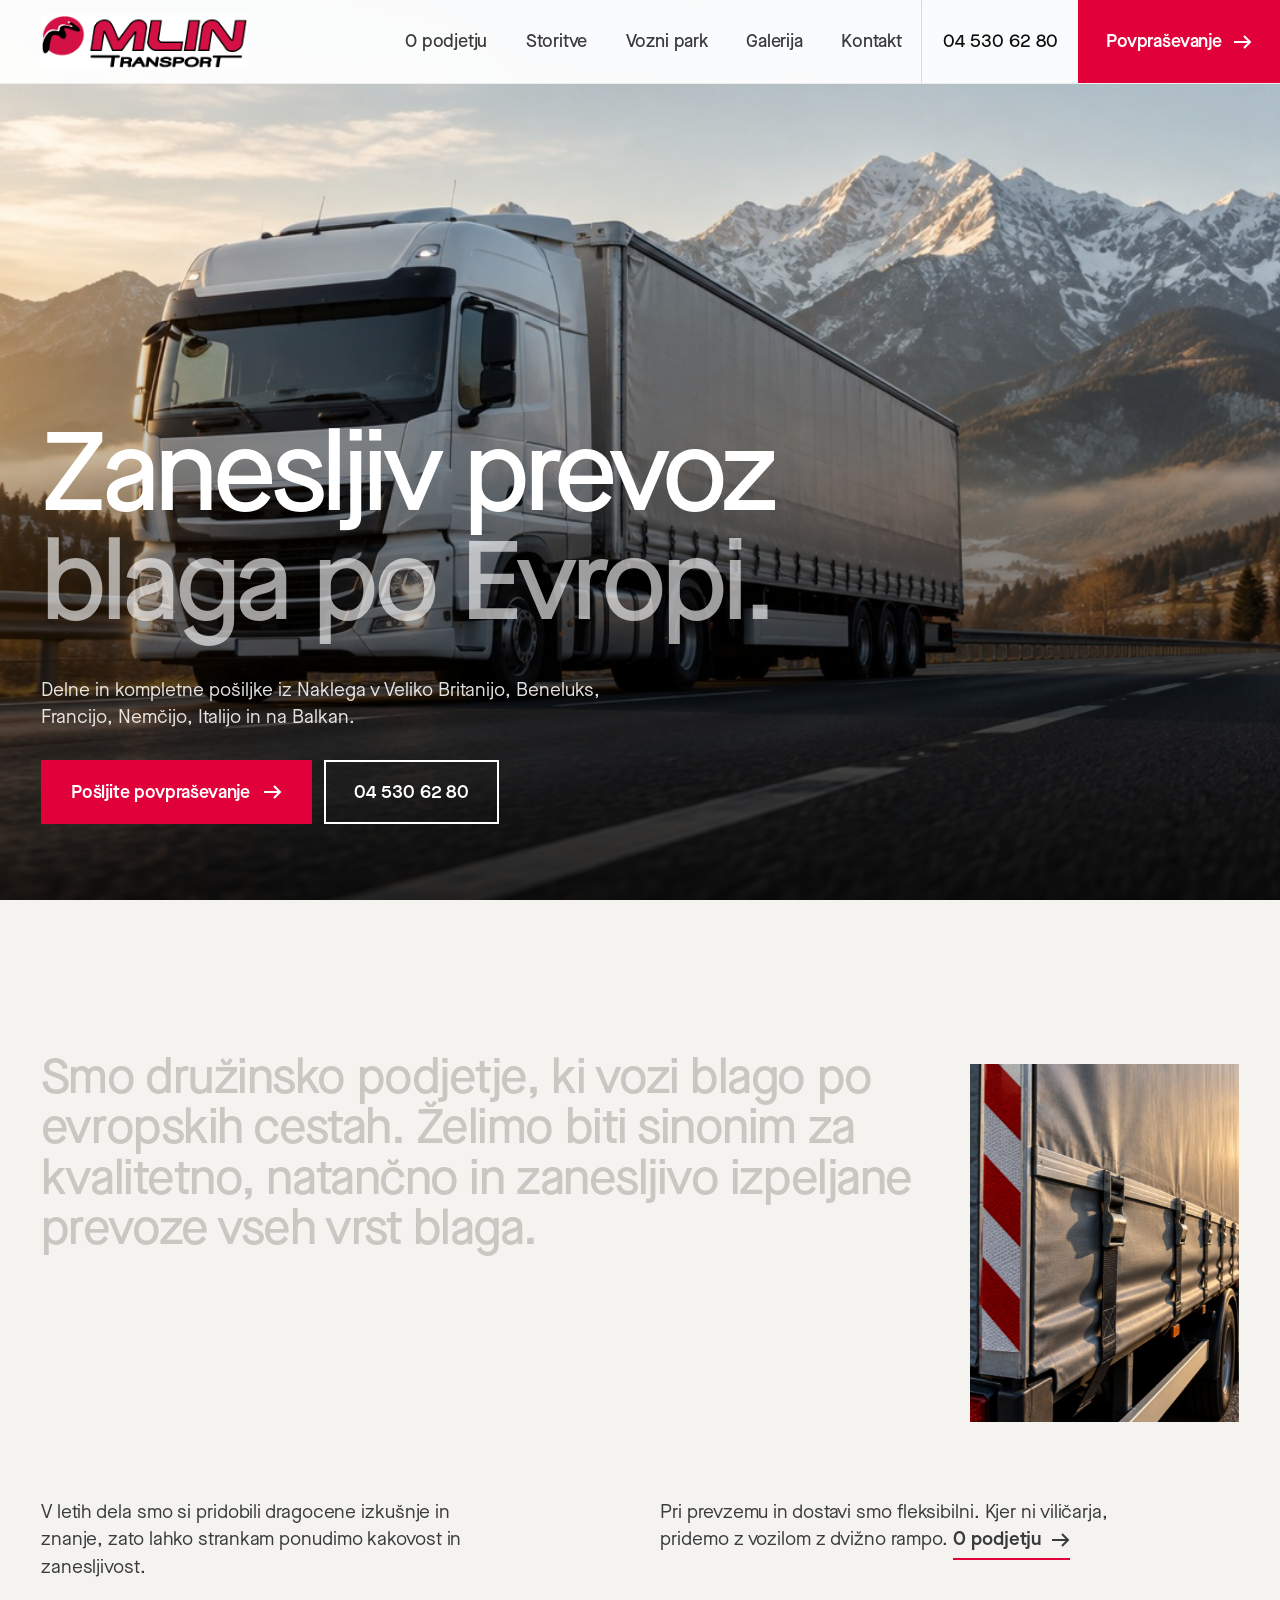
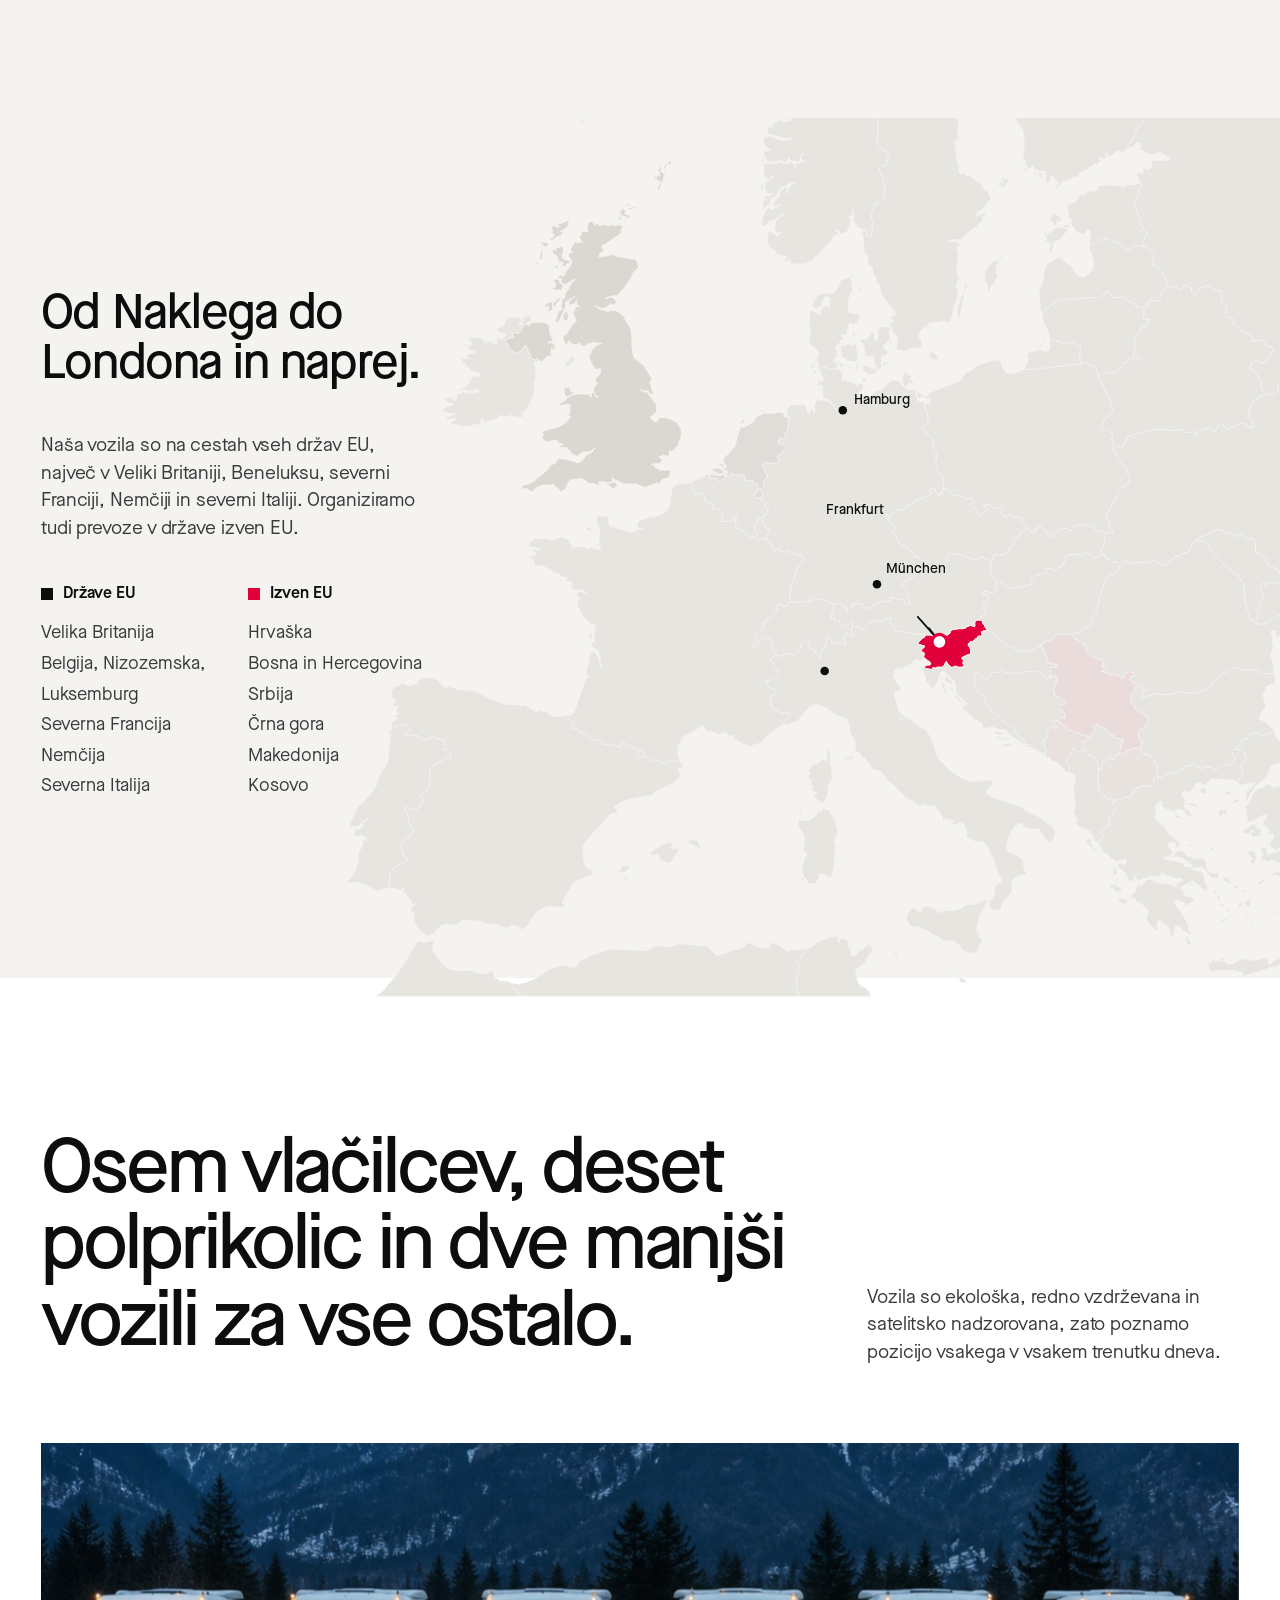
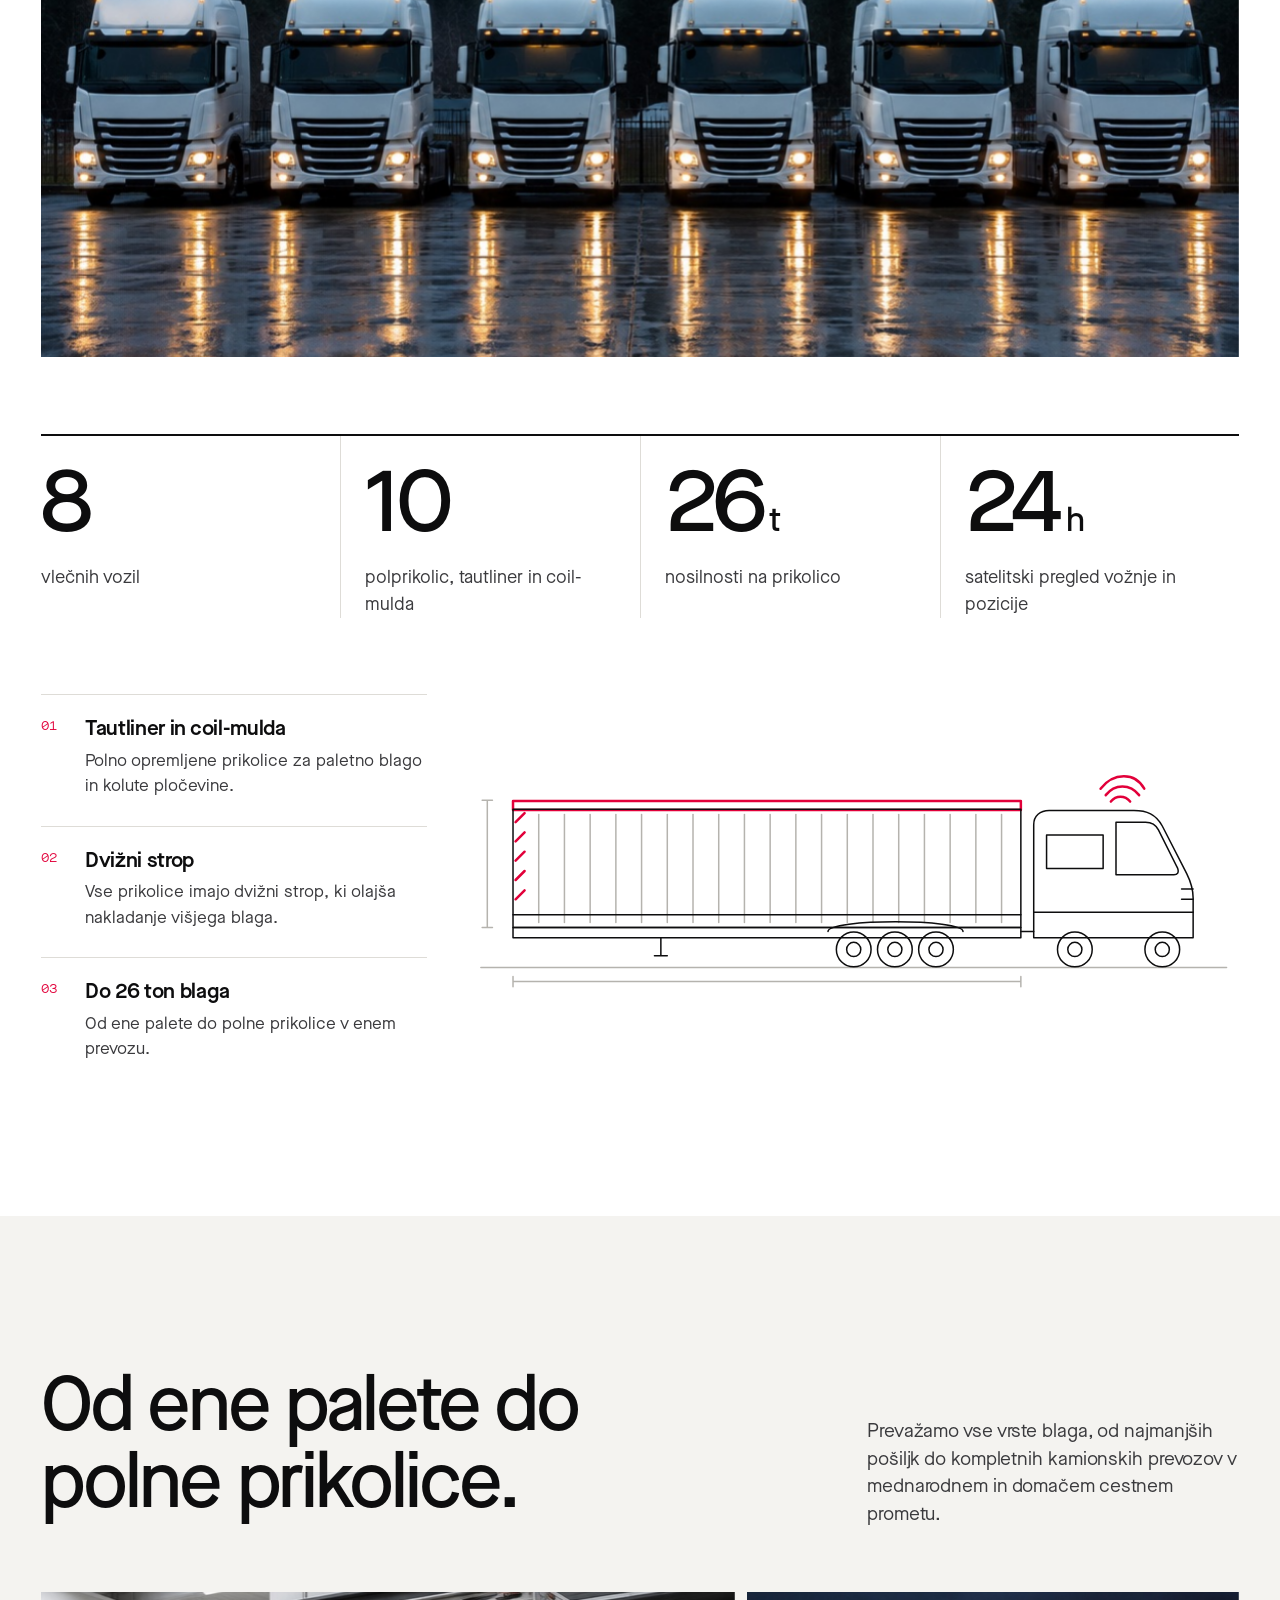
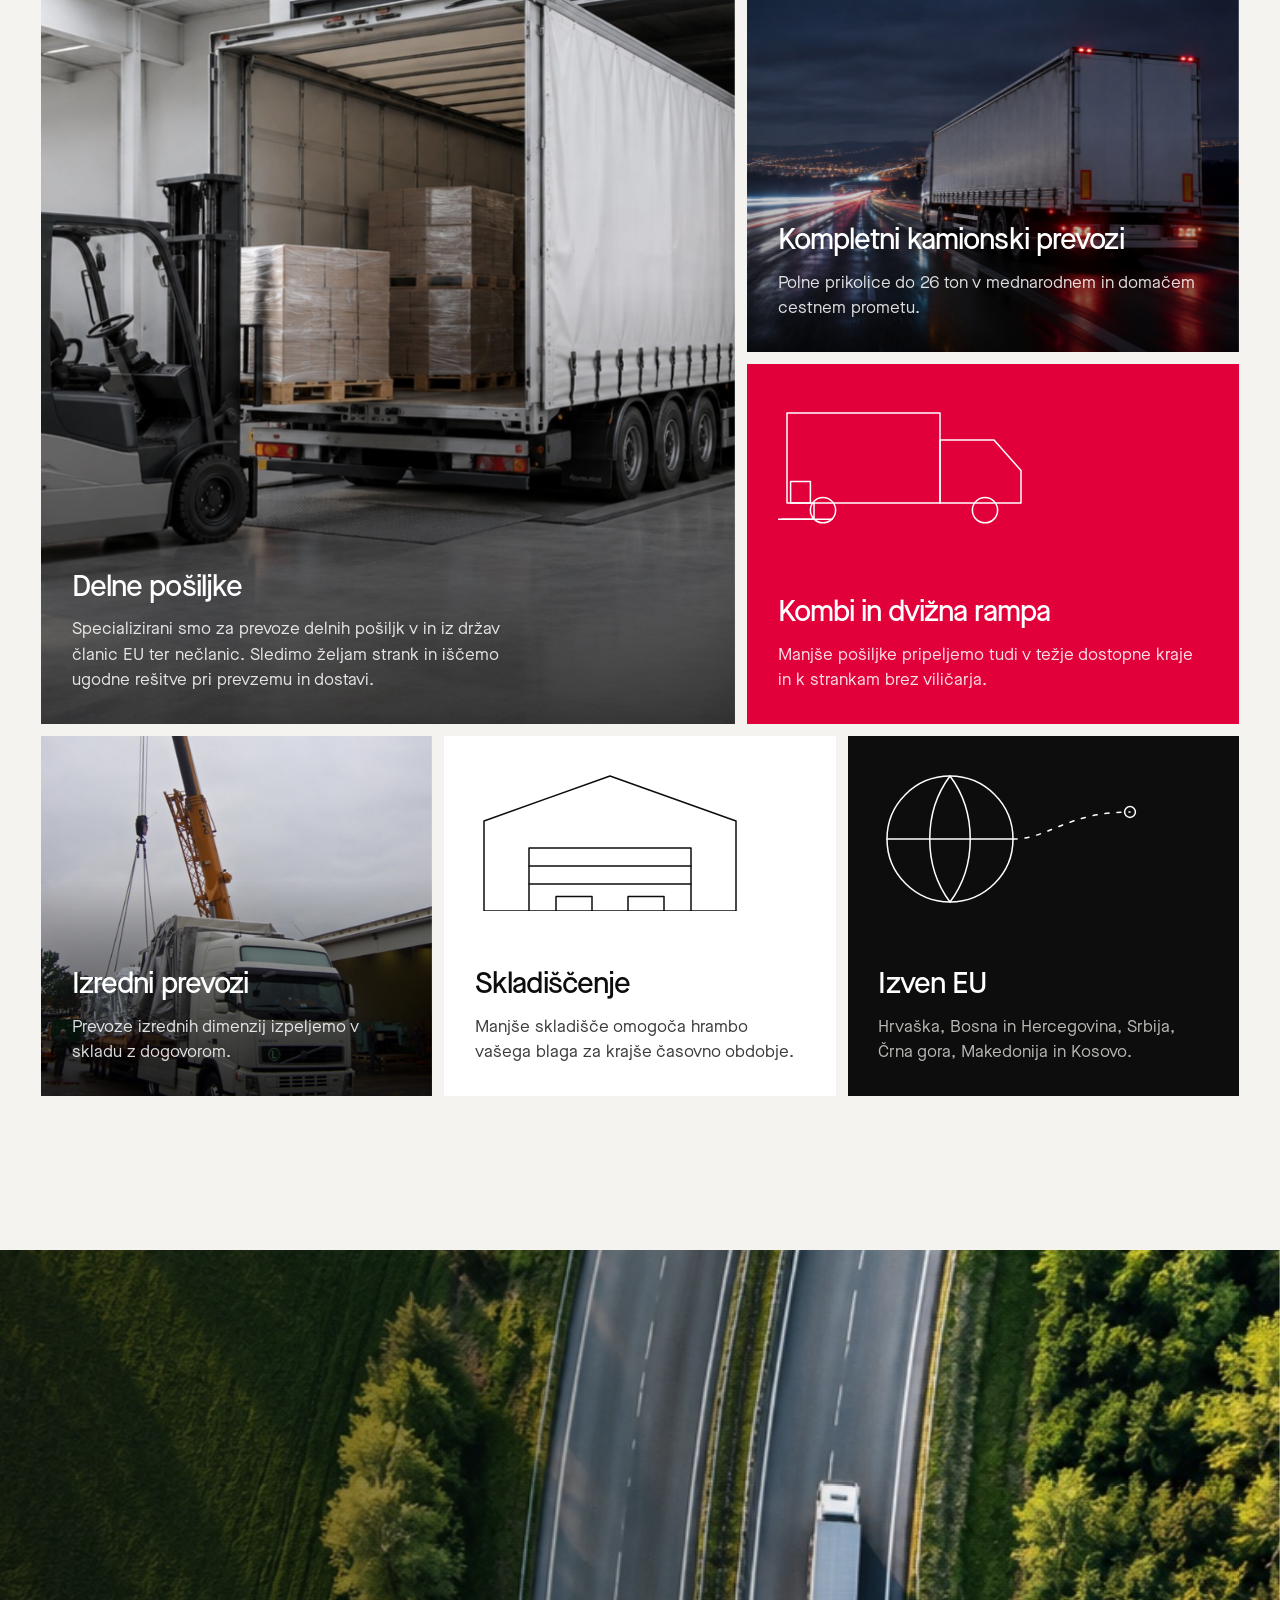
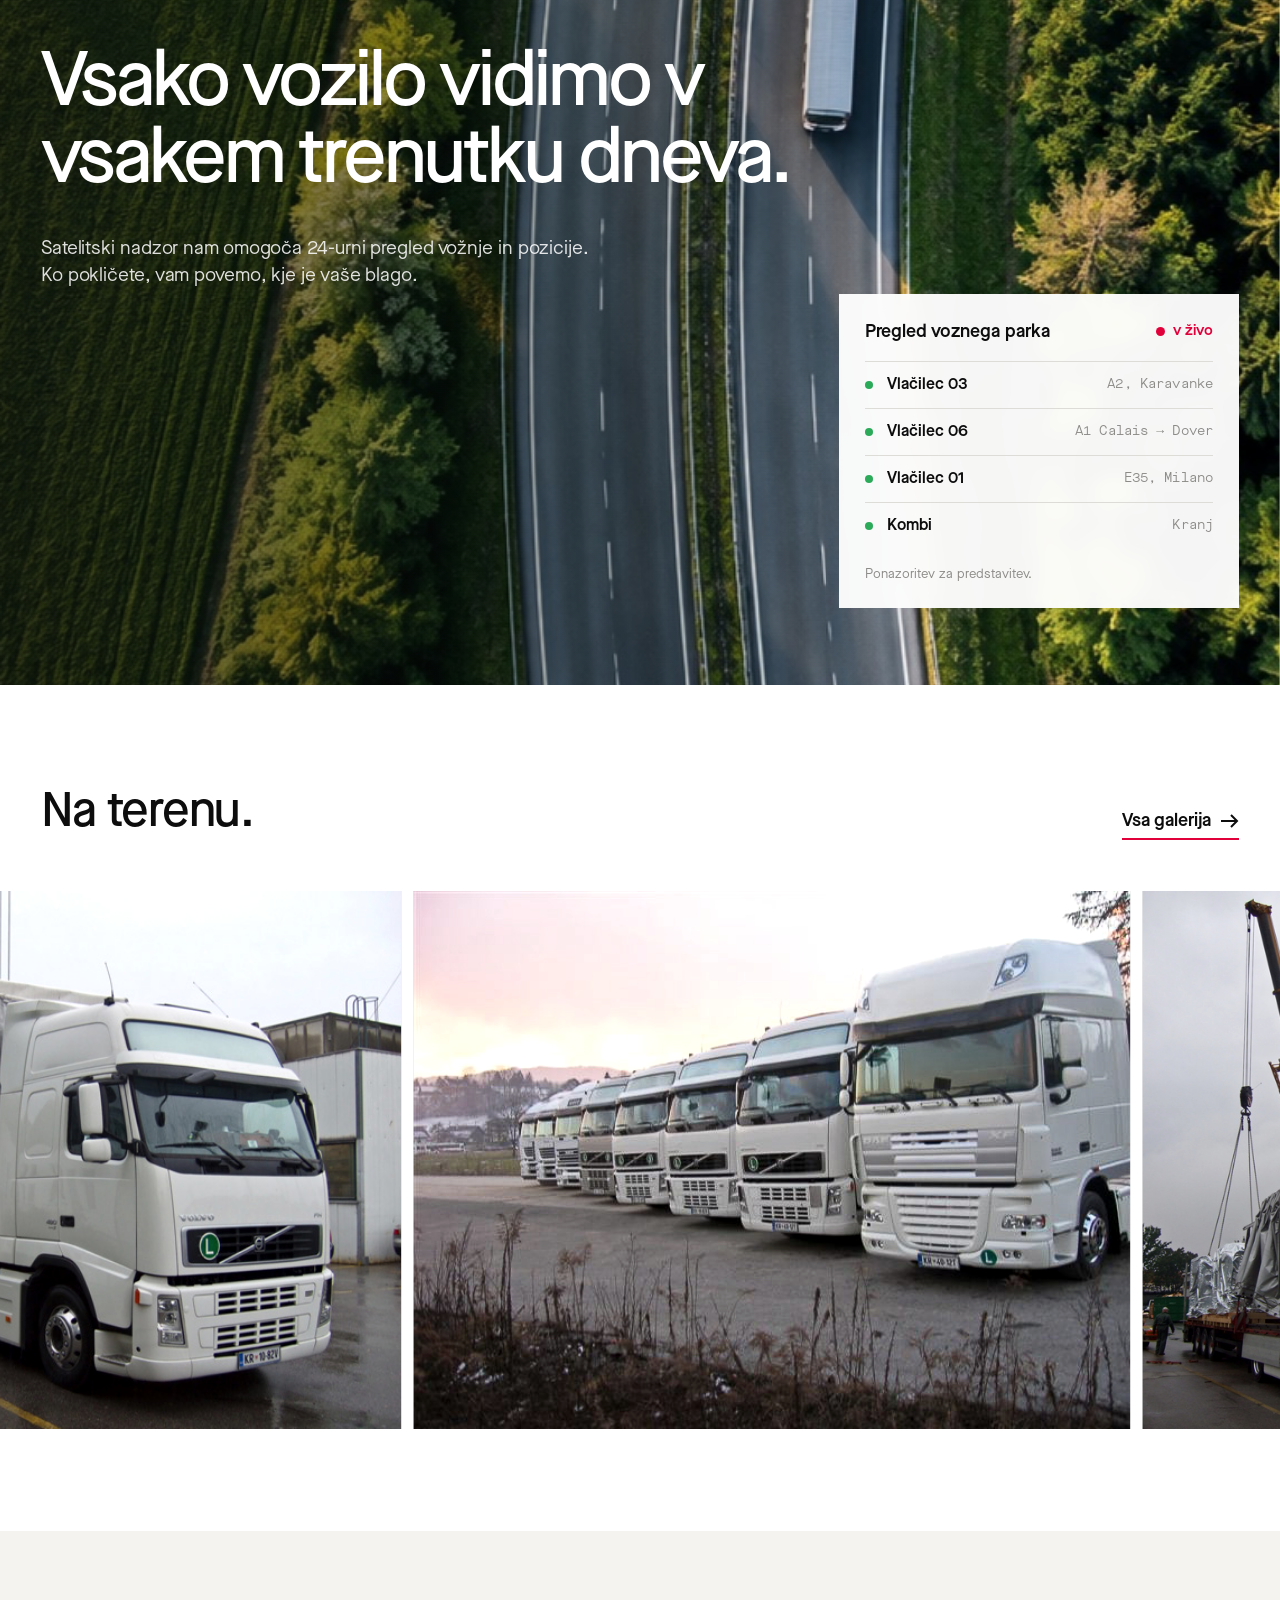
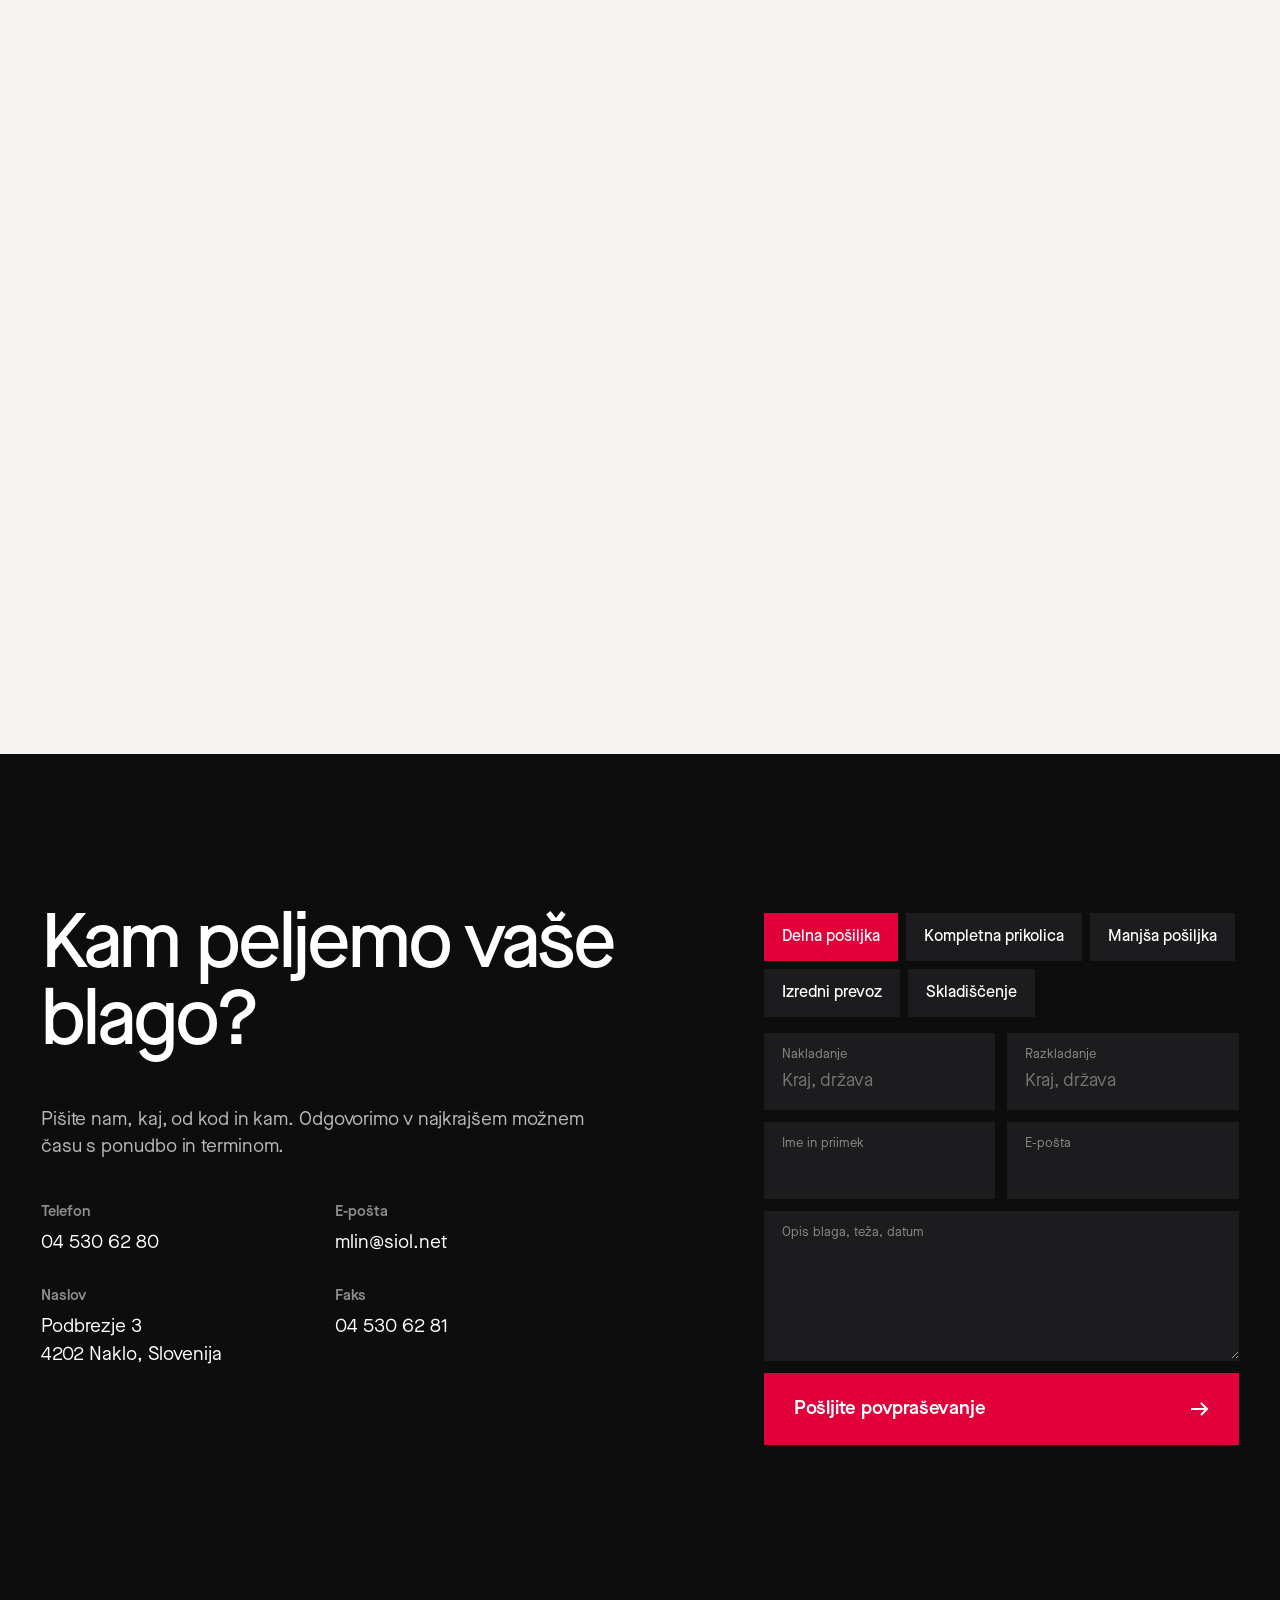
==== index.html @ dc2f1548 "MLIN Transport redesign: six-page static pitch site Homepage, O podjetju, Storitve, Vozni park, Gale" ====
<!doctype html>
<html lang="sl" class="no-js">
<head>
<meta charset="utf-8">
<meta name="viewport" content="width=device-width,initial-scale=1">
<title>MLIN Transport · Mednarodni cestni prevoz blaga</title>
<meta name="description" content="Družinsko podjetje iz Naklega za prevoz delnih in kompletnih pošiljk po Evropi.">
<meta name="robots" content="noindex">
<link rel="icon" href="assets/img/favicon.png">
<link rel="preload" href="assets/fonts/MaisonNeue-Medium.otf" as="font" type="font/otf" crossorigin>
<link rel="stylesheet" href="assets/css/site.css">
</head>
<body>
<div class="loader" aria-hidden="true"><div class="loader__in"><img src="assets/img/logo.png" alt=""><div class="loader__bar"><i></i></div></div></div>
<header class="hdr">
  <a class="hdr__logo" href="index.html" aria-label="MLIN Transport, domov"><img src="assets/img/logo.png" alt="MLIN Transport" width="230" height="60"></a>
  <nav class="hdr__nav" aria-label="Glavna navigacija">
    <a href="o-podjetju.html">O podjetju</a>
    <a href="storitve.html">Storitve</a>
    <a href="vozni-park.html">Vozni park</a>
    <a href="galerija.html">Galerija</a>
    <a href="kontakt.html">Kontakt</a>
  </nav>
  <a class="hdr__tel" href="tel:+38645306280">04 530 62 80</a>
  <a class="hdr__cta" href="kontakt.html#povprasevanje">Povpraševanje <svg width="18" height="14" viewBox="0 0 18 14" aria-hidden="true"><path d="M0 7h16M10 1l6 6-6 6" fill="none" stroke="currentColor" stroke-width="2"/></svg></a>
  <button class="hdr__burger" aria-label="Meni" aria-expanded="false"><span></span><span></span></button>
</header>
<nav class="mmenu" aria-label="Mobilna navigacija">
  <a href="index.html" aria-current="page">Domov</a>
  <a href="o-podjetju.html">O podjetju</a>
  <a href="storitve.html">Storitve</a>
  <a href="vozni-park.html">Vozni park</a>
  <a href="galerija.html">Galerija</a>
  <a href="kontakt.html">Kontakt</a>
  <div class="mmenu__foot"><a href="tel:+38645306280">04 530 62 80</a><a href="mailto:mlin@siol.net">mlin@siol.net</a><span>Podbrezje 3, 4202 Naklo</span></div>
</nav>
<main>
<section class="hero">
  <div class="hero__media">
    <video autoplay muted loop playsinline preload="auto" poster="assets/media/hero.jpg"><source src="assets/media/hero.mp4" type="video/mp4"></video>
  </div>
  <div class="hero__body">
    <h1 class="d1"><span class="l"><span>Zanesljiv prevoz</span></span><span class="l"><span class="dim">blaga po Evropi.</span></span></h1>
    <div class="hero__side">
      <p>Delne in kompletne pošiljke iz Naklega v Veliko Britanijo, Beneluks, Francijo, Nemčijo, Italijo in na Balkan.</p>
      <div class="hero__acts"><a class="btn" href="kontakt.html#povprasevanje">Pošljite povpraševanje <svg width="18" height="14" viewBox="0 0 18 14" aria-hidden="true"><path d="M0 7h16M10 1l6 6-6 6" fill="none" stroke="currentColor" stroke-width="2"/></svg></a><a class="btn btn--ghost" href="tel:+38645306280">04 530 62 80</a></div>
    </div>
  </div>
</section>

<section class="sec wrap">
  <div class="stmt">
    <p class="d3 stmt__txt" data-words>Smo družinsko podjetje, ki vozi blago po evropskih cestah. Želimo biti sinonim za kvalitetno, natančno in zanesljivo izpeljane prevoze vseh vrst blaga.</p>
    <div class="stmt__img px"><img src="assets/media/curtain.jpg" alt="Detajl ponjave in zateznih trakov na prikolici" loading="lazy"></div>
    <div class="stmt__foot">
      <p class="lead rv">V letih dela smo si pridobili dragocene izkušnje in znanje, zato lahko strankam ponudimo kakovost in zanesljivost.</p>
      <p class="lead rv">Pri prevzemu in dostavi smo fleksibilni. Kjer ni viličarja, pridemo z vozilom z dvižno rampo. <a class="tlink" href="o-podjetju.html">O podjetju <svg width="18" height="14" viewBox="0 0 18 14" aria-hidden="true"><path d="M0 7h16M10 1l6 6-6 6" fill="none" stroke="currentColor" stroke-width="2"/></svg></a></p>
    </div>
  </div>
</section>

<section class="sec wrap" id="kje-vozimo">
  <div class="map">
    <div class="map__copy">
      <h2 class="d3 rv">Od Naklega do Londona in naprej.</h2>
      <p class="lead rv">Naša vozila so na cestah vseh držav EU, največ v Veliki Britaniji, Beneluksu, severni Franciji, Nemčiji in severni Italiji. Organiziramo tudi prevoze v države izven EU.</p>
      <div class="map__lists rv">
        <div><h3><i style="background:#0D0D0E"></i>Države EU</h3><ul><li>Velika Britanija</li><li>Belgija, Nizozemska, Luksemburg</li><li>Severna Francija</li><li>Nemčija</li><li>Severna Italija</li></ul></div>
        <div><h3><i style="background:var(--red)"></i>Izven EU</h3><ul><li>Hrvaška</li><li>Bosna in Hercegovina</li><li>Srbija</li><li>Črna gora</li><li>Makedonija</li><li>Kosovo</li></ul></div>
      </div>
    </div>
    <div>
<svg class="map__svg" viewBox="150 160 720 500" role="img" aria-label="Zemljevid prevozov iz Naklega po Evropi">
  <g><path class="c" data-n="Vatican" d="M555,624L555,624L555,624L555,623L555,623Z"/><path class="c" data-n="Jersey" d="M265,384L265,386L264,386L263,385L262,385L260,385L261,382L264,383Z"/><path class="c" data-n="Guernsey" d="M257,375L256,376L254,375L254,375L256,374L257,374Z"/><path class="c" data-n="Isle of Man" d="M247,229L243,232L242,232L241,232L240,231L241,230L243,227L244,226L247,223L248,223L249,223L249,223L249,227L248,228Z"/><path class="c eu" data-n="United Kingdom" d="M265,311L263,312L258,312L256,313L252,316L252,316L247,314L244,310L242,308L241,308L240,308L238,308L235,307L237,306L239,305L235,304L234,303L234,302L231,301L230,301L227,302L224,303L220,300L219,299L220,297L220,295L219,294L220,293L222,292L226,291L233,289L236,288L240,286L241,285L243,283L244,281L246,279L244,279L244,277L245,276L245,274L245,273L245,271L245,269L246,268L243,268L241,268L239,268L236,269L235,269L235,268L236,267L238,265L241,264L242,263L243,262L244,261L247,259L253,258L254,258L256,258L258,258L260,258L262,258L265,261L265,257L267,256L269,260L270,261L272,261L271,260L270,260L269,259L268,258L267,254L268,252L269,250L271,248L270,247L269,246L269,244L270,242L272,241L273,239L274,236L274,235L272,234L271,235L270,235L269,235L267,232L265,229L263,224L264,221L267,215L271,212L275,211L275,211L269,210L266,210L264,211L263,211L262,211L261,212L260,213L259,213L257,213L256,213L255,212L255,211L254,210L253,211L251,212L249,212L247,211L244,208L244,209L243,210L242,213L240,210L239,207L239,205L239,203L240,203L241,203L244,199L248,193L249,192L251,190L251,188L250,187L248,183L249,181L250,178L251,176L251,176L255,177L253,176L251,173L251,172L252,170L252,170L251,171L250,173L249,174L247,174L246,175L245,175L244,175L244,176L244,176L244,175L244,173L245,171L246,170L250,167L248,168L244,170L242,172L241,172L241,173L241,174L241,178L240,179L235,190L234,191L234,191L233,191L232,191L231,190L232,189L232,188L234,182L235,181L236,180L239,178L239,178L237,178L237,178L237,177L238,170L240,168L241,164L242,162L244,160L245,157L246,156L247,154L248,153L250,151L249,151L242,155L241,156L239,155L237,154L237,153L237,150L235,150L234,149L234,149L236,147L239,148L241,146L240,144L240,144L242,143L245,139L247,135L246,133L246,132L244,130L244,128L244,127L245,127L246,126L248,126L247,125L246,124L246,122L246,122L248,119L249,117L250,116L254,117L255,116L255,116L257,117L257,117L254,112L254,111L256,109L256,108L256,107L256,106L258,106L261,107L262,106L262,105L261,104L261,103L262,102L262,100L262,99L263,97L264,97L265,97L267,98L267,99L268,100L268,100L271,99L272,99L272,101L276,100L282,101L285,100L288,101L291,100L294,101L294,102L294,103L293,105L293,107L292,108L292,109L290,110L287,112L280,117L276,119L275,120L275,122L277,123L277,123L277,124L273,127L272,130L274,130L276,130L280,129L284,128L286,128L289,130L290,130L291,130L293,130L302,132L305,132L307,133L308,135L309,139L309,139L308,141L306,143L304,145L303,147L303,148L302,150L298,156L295,160L293,162L291,164L289,166L288,166L283,167L282,167L280,168L278,168L280,169L282,168L285,168L289,172L288,173L286,175L283,174L279,177L277,178L276,178L274,178L270,176L269,175L270,177L271,178L280,181L281,181L284,180L288,180L295,185L297,189L299,193L301,195L302,197L302,199L303,206L303,213L304,221L305,224L306,225L312,230L314,231L316,235L318,238L320,241L322,244L321,245L320,247L320,249L321,251L322,255L324,260L323,259L323,259L322,258L321,258L319,257L318,255L314,255L312,254L311,254L314,256L317,256L323,264L326,268L326,274L325,276L323,277L321,279L320,280L324,284L325,284L326,284L327,283L328,281L329,280L332,280L334,280L336,281L338,281L342,283L344,284L348,289L349,291L349,294L349,297L348,300L347,303L346,306L345,307L344,308L341,311L339,312L339,311L338,311L338,312L338,313L338,315L336,316L335,316L332,315L328,317L331,319L331,320L330,322L328,323L326,323L324,323L323,323L321,324L323,324L324,325L325,327L326,327L329,329L332,329L336,329L338,329L339,330L339,331L338,335L337,336L331,338L330,340L329,342L326,341L324,342L321,343L318,344L316,345L314,345L307,342L302,342L296,342L294,342L292,340L289,339L287,338L284,336L285,339L282,341L280,341L278,340L275,340L272,340L272,341L273,343L272,343L271,343L266,341L265,341L264,342L262,341L260,339L258,338L256,337L254,337L246,338L244,340L242,344L241,346L238,349L236,349L234,346L231,344L230,342L229,342L229,343L227,343L226,343L223,343L219,343L217,344L213,346L212,347L210,349L208,349L206,347L204,346L202,346L201,347L200,346L200,344L202,343L207,342L212,339L214,337L215,336L216,336L217,335L218,334L224,329L225,328L226,326L227,324L231,323L234,319L235,318L241,319L245,320L249,321L251,322L254,322L256,321L259,317L261,315L264,313L266,312L269,308L267,309ZM246,256L247,256L249,257L248,258L246,259L244,260L242,261L241,259L240,259L240,256L240,252L242,252L245,252ZM305,85L304,84L305,83L306,83L308,83L307,84ZM334,50L334,50L333,47L334,43L336,44L336,45L336,45L335,45L335,46L335,47L334,49ZM330,48L330,51L331,50L332,52L333,52L334,52L333,54L332,59L331,60L331,61L330,61L330,65L329,66L328,68L328,68L327,67L328,63L329,61L329,60L329,59L327,59L326,59L326,58L326,57L326,57L324,57L324,57L324,56L324,55L325,55L327,55L329,54L328,50L327,49L326,49L327,48L328,48L329,46L330,46L331,46ZM340,41L340,42L338,44L338,45L337,45L337,44L337,43L337,41L338,41L338,41L338,41L339,41L339,41ZM294,96L293,96L292,96L291,94L290,93L291,92L291,92L292,93L293,94L293,95L293,95L294,96ZM297,98L297,98L296,98L296,96L297,96L298,96L297,97ZM296,89L296,90L297,90L299,91L300,91L301,92L300,94L299,94L299,94L297,92L294,92L294,92L293,92L293,91L294,90L293,90L292,91L292,90L292,90L292,89L292,88L293,86L294,85L296,86L297,87L297,88L297,89ZM302,86L301,86L300,85L301,83L299,82L298,82L298,81L298,80L299,80L301,82L301,84L303,84L303,85ZM226,151L225,151L225,150L227,149L228,149L228,149L227,150ZM243,190L241,189L240,189L239,188L239,184L240,182L241,182L241,181L242,181L243,182L243,183L244,186L243,188ZM237,161L231,161L228,160L228,160L229,159L231,159L232,155L230,153L230,152L231,151L231,151L233,151L234,151L234,151L235,152L236,155L238,155L239,157ZM229,172L229,176L229,178L229,179L228,180L225,181L224,181L224,180L225,179L225,177L225,176L225,176L225,176L222,177L221,177L221,177L222,175L223,174L223,174L224,173L225,173L225,173L226,173L227,172ZM231,176L230,176L230,176L229,175L229,174L230,173L230,172L233,171L232,171L232,170L233,169L236,168L236,167L237,168L235,171ZM244,100L241,104L240,104L239,105L236,106L238,107L239,107L238,108L238,109L235,111L233,111L231,113L230,113L229,115L228,115L227,115L227,114L226,113L229,112L229,111L231,110L231,110L229,108L228,107L228,107L229,106L229,106L229,105L228,105L228,104L228,103L229,102L230,101L230,101L230,101L231,101L232,102L233,102L234,103L235,103L234,100L234,99L235,99L239,98L243,96L244,95L244,96L244,97ZM233,141L233,141L232,141L232,140L231,139L233,138L234,139L234,139L234,140ZM239,125L239,126L238,128L238,130L238,131L239,131L239,132L242,133L245,134L245,134L245,135L244,136L242,137L240,139L239,139L239,139L238,139L239,135L237,135L235,134L234,134L234,132L233,129L230,127L229,126L229,125L229,124L230,123L231,124L232,124L232,124L232,123L232,122L232,122L236,121L237,120L238,120L238,120L239,123ZM223,116L225,118L223,121L221,120L218,117L218,117L218,116L219,116L220,116L220,117L221,116L222,117ZM219,133L218,133L217,132L217,132L217,130L217,129L218,127L218,124L220,125L220,125L219,132ZM215,136L214,137L213,136L213,136L214,135L215,135L215,135L215,136ZM216,226L214,225L213,226L212,226L212,226L210,225L208,225L208,224L209,222L208,221L207,220L206,220L206,218L206,217L206,216L205,215L204,213L203,213L202,214L200,216L200,216L200,218L200,218L197,219L197,220L196,220L195,220L193,219L192,219L191,217L188,215L188,213L188,213L185,209L185,207L186,207L187,206L192,205L193,205L193,204L192,203L191,202L191,202L191,201L192,201L193,201L194,201L195,201L196,201L197,201L199,199L200,198L200,197L202,194L202,194L205,192L206,194L207,194L208,193L210,191L211,191L212,191L215,191L219,191L220,191L223,192L224,193L226,195L226,199L227,203L229,206L229,208L227,209L225,209L225,211L226,210L227,210L230,211L231,213L231,215L231,216L230,218L230,217L229,216L229,215L228,214L228,216L227,219L227,220L229,220L227,223L225,223L223,223L223,224L222,225L220,227L219,228L217,227ZM290,344L288,344L288,345L287,346L286,346L285,346L281,343L280,343L281,342L284,341L286,340L289,342Z"/><path class="c" data-n="Ukraine" d="M1000,416L998,416L996,417L994,417L988,415L985,416L986,418L985,420L983,421L982,422L978,421L977,420L972,423L969,424L963,427L960,427L953,425L950,425L948,426L947,425L948,424L950,423L951,422L951,421L951,420L947,420L944,421L942,420L941,419L944,418L947,418L952,417L957,417L958,415L960,412L960,411L956,414L952,415L950,414L948,412L946,410L946,408L944,405L942,402L941,400L939,399L942,402L943,405L944,407L946,412L946,415L944,416L942,416L939,416L939,413L938,414L937,418L935,419L932,420L925,424L926,426L926,430L925,432L925,433L923,438L923,439L920,447L919,448L916,450L914,452L913,453L910,453L909,455L908,456L909,458L911,460L914,465L914,468L912,466L910,465L906,465L903,466L900,469L897,471L895,471L895,471L894,472L895,472L895,473L895,473L895,473L888,473L885,472L882,470L883,469L883,468L887,467L887,467L887,466L887,465L887,464L886,462L887,460L889,458L889,456L889,453L891,451L892,449L892,446L893,445L890,442L890,440L889,438L889,437L891,435L893,434L894,434L894,434L895,438L895,438L896,437L896,435L897,435L898,435L899,434L899,434L900,434L902,435L903,435L904,434L905,433L906,433L908,435L909,435L913,433L913,432L913,431L908,429L908,427L907,424L906,422L905,421L901,420L899,419L898,419L897,418L897,416L896,415L895,414L895,412L895,411L895,410L894,409L893,410L891,409L890,408L887,407L886,407L885,406L885,405L885,403L885,400L885,398L884,397L883,394L881,392L881,392L880,393L879,394L877,393L876,392L873,389L870,389L868,389L867,392L867,391L866,390L865,390L865,391L864,390L864,389L863,388L860,389L859,389L858,387L857,387L856,387L854,386L853,385L850,385L847,385L847,385L847,385L845,386L844,387L843,387L841,389L837,390L835,391L834,391L830,394L830,395L829,396L827,397L825,398L825,401L824,403L823,405L818,407L814,409L810,410L805,414L803,417L801,418L800,418L798,417L794,415L792,413L790,413L788,414L786,415L784,416L782,415L782,415L781,416L775,415L774,415L774,415L773,415L769,416L764,414L763,414L762,415L762,417L759,419L758,419L758,419L758,418L758,417L757,416L756,415L755,415L754,415L754,415L754,415L752,415L750,413L748,412L746,412L746,411L745,410L744,409L744,409L744,408L743,408L743,408L741,408L741,403L743,399L744,397L744,393L745,392L745,390L746,388L746,387L747,387L749,387L751,388L752,387L752,386L752,386L750,384L749,384L749,383L749,381L749,380L748,378L746,374L746,373L746,371L749,365L750,363L751,361L755,355L757,351L758,349L761,346L762,344L766,342L767,341L767,339L768,339L767,336L766,333L765,332L764,331L764,331L765,330L766,330L766,329L766,328L764,327L762,325L760,322L757,318L756,317L755,316L755,314L755,313L753,311L753,311L753,308L753,308L754,307L756,307L757,307L759,308L760,308L762,305L764,301L765,299L765,298L768,297L770,297L771,296L774,295L776,295L778,294L781,293L787,292L791,291L793,291L800,291L802,291L804,292L806,292L810,292L813,291L815,291L816,291L820,294L820,294L821,294L823,294L826,293L828,294L828,296L829,296L829,296L830,294L830,293L831,292L834,292L835,292L836,291L836,290L838,291L841,290L843,290L844,290L846,293L847,293L848,293L848,290L849,289L850,288L851,288L851,287L852,286L853,285L854,286L854,286L856,289L858,291L859,291L861,290L863,289L865,288L869,286L871,285L873,285L874,285L876,286L877,288L880,289L882,289L882,287L883,286L882,284L881,283L880,281L879,279L879,276L879,274L879,272L880,270L882,267L883,264L885,263L886,263L887,263L889,260L893,259L897,258L897,258L899,259L901,259L902,258L903,258L905,256L906,255L906,250L906,249L907,249L908,248L911,248L914,248L915,248L919,244L921,243L924,242L927,241L929,240L931,241L933,242L936,244L939,249L946,253L947,254L946,255L944,256L942,257L942,258L943,259L945,260L946,262L946,264L947,265L948,266L949,267L948,268L948,269L948,269L953,267L956,268L958,268L958,268L960,267L962,265L963,265L964,265L965,267L967,268L967,269L969,268L969,268L970,268L970,270L970,271L972,272L973,274L974,275L975,276L975,277L975,279L975,280L976,282L979,283L980,284L981,285L983,285L985,283L986,281L988,281L990,281L992,281L994,283L995,283L996,282L999,282L1000,283L1000,416ZM953,427L956,427L953,428L946,428L943,428L942,427L941,425L943,426L945,427Z"/><path class="c" data-n="Turkey" d="M870,638L865,640L863,640L864,638L867,636L868,636L870,637ZM1000,728L1000,728L998,728L995,730L989,735L986,736L977,735L974,734L971,732L969,729L968,727L967,725L966,724L965,724L963,725L961,726L959,726L952,724L948,725L946,729L944,731L942,732L942,731L943,728L936,730L933,733L930,733L928,733L928,732L930,731L932,730L939,727L941,726L942,723L945,720L945,719L942,719L931,723L923,724L923,726L922,726L921,723L921,721L923,721L927,719L926,716L923,715L922,714L920,715L918,714L917,711L914,708L912,707L912,706L915,704L915,699L914,696L912,696L906,695L905,696L903,694L899,693L898,694L897,695L896,694L893,693L891,693L890,692L890,689L892,689L892,687L890,683L889,681L891,681L892,681L895,682L896,684L896,686L897,688L898,688L898,686L899,686L900,686L902,686L908,684L908,682L904,684L903,683L900,681L899,679L899,678L898,677L898,676L901,674L902,670L901,669L900,669L899,670L897,669L897,667L897,666L897,664L893,661L892,660L892,658L894,655L896,652L895,651L893,651L886,654L883,656L878,658L877,656L877,655L877,652L876,645L876,642L879,640L881,634L886,627L892,625L894,623L898,622L899,623L899,624L903,625L909,623L910,622L911,621L908,619L908,618L910,617L913,617L914,618L913,619L913,621L914,621L921,618L928,617L931,616L937,614L938,613L936,612L934,612L932,612L931,611L934,608L936,606L946,602L953,599L953,598L952,599L942,600L939,599L935,598L934,597L933,596L933,593L933,591L934,589L937,588L951,586L960,582L971,583L981,579L983,577L984,572L995,560L999,554L1000,553L1000,728ZM903,573L903,577L906,580L910,585L914,586L929,589L932,589L932,592L931,595L931,596L927,598L916,598L913,599L911,600L908,603L904,603L899,606L898,610L895,615L890,620L886,623L880,632L878,637L877,638L876,639L876,637L876,635L876,634L875,632L877,629L879,627L884,622L885,620L880,621L876,622L873,623L870,623L869,622L868,620L868,620L869,619L870,617L871,615L873,612L873,611L873,610L872,609L872,608L871,607L871,604L875,600L876,599L876,597L875,594L874,592L873,592L872,591L871,590L870,590L867,590L867,589L867,588L868,587L871,585L871,585L871,583L872,581L872,581L874,580L876,579L878,579L880,577L880,576L884,574L885,574L886,574L888,575L891,577L893,577L894,577L895,575L897,575L898,575L899,574L900,574Z"/><path class="c" data-n="Tunisia" d="M458,820L458,818L458,816L457,813L456,811L456,809L457,803L458,799L459,793L459,792L458,791L456,789L455,789L456,788L460,785L462,781L463,781L465,779L465,778L465,776L471,774L477,769L479,768L492,764L494,764L496,765L495,767L495,768L496,770L497,769L497,768L497,767L500,766L502,767L505,768L505,773L508,779L507,781L510,783L513,781L514,778L519,776L523,772L526,772L527,775L528,778L526,779L524,782L520,790L516,792L513,795L512,797L512,800L513,804L515,809L517,811L520,812L525,816L525,819L526,820L458,820Z"/><path class="c" data-n="Switzerland" d="M490,454L491,455L492,456L492,458L490,462L489,465L489,467L489,468L490,468L491,468L492,468L495,469L497,470L497,471L497,472L500,474L503,475L504,474L507,471L509,471L509,473L509,474L508,478L508,480L509,482L509,483L509,484L508,484L506,483L504,482L503,482L502,482L501,484L501,486L501,487L502,488L502,489L503,492L503,493L503,493L502,493L501,493L499,490L499,489L498,489L496,490L492,491L491,491L490,491L489,490L488,487L488,486L488,486L486,485L485,486L485,488L484,492L483,494L481,497L480,499L479,500L479,501L479,502L480,504L479,505L478,505L477,504L477,503L474,500L475,498L475,498L472,497L470,495L468,493L467,491L468,488L468,487L467,487L466,487L465,488L463,490L460,492L460,492L461,494L461,495L458,498L458,499L455,501L454,502L450,500L448,500L447,501L444,502L440,503L438,502L438,501L437,500L436,499L435,497L434,496L433,495L433,494L434,491L433,489L433,488L433,487L433,486L429,486L426,486L424,487L422,488L421,489L422,489L422,491L421,493L418,494L417,494L416,494L416,492L417,491L419,490L419,488L419,487L418,485L418,484L419,483L420,481L421,480L423,478L426,476L426,473L427,471L427,470L431,468L432,468L432,467L435,464L438,461L438,460L439,459L439,459L439,458L437,458L437,457L438,455L440,454L442,454L442,455L442,455L443,456L444,456L446,456L448,456L449,454L449,453L452,452L453,452L458,453L461,452L463,451L466,452L468,452L468,452L469,452L469,451L471,451L471,451L471,450L471,450L469,450L468,450L468,449L468,448L470,447L471,447L472,447L474,449L475,449L475,449L476,448L476,449L477,450L477,450L482,450L483,450L487,452Z"/><path class="c" data-n="Sweden" d="M646,135L645,136L645,138L643,138L643,139L643,146L645,148L644,149L643,149L643,151L642,153L640,155L639,156L638,158L637,162L636,163L634,164L635,161L636,159L635,157L634,155L633,153L633,151L632,148L632,145L633,143L634,142L636,138L638,136L641,134L642,135L642,133L643,133L644,133ZM609,186L609,187L608,187L607,185L607,180L607,177L610,168L611,167L613,161L613,158L614,156L614,154L615,153L616,153L616,154L615,155L616,156L616,157L613,164L613,169L612,170ZM606,0L606,1L608,3L609,4L608,4L608,6L607,10L607,12L607,15L607,18L608,19L609,21L607,21L605,20L605,22L604,24L605,27L605,28L605,30L605,31L606,32L605,33L606,34L606,37L607,42L607,43L609,48L608,49L608,51L610,53L612,52L613,52L614,53L615,54L615,55L616,55L618,54L619,53L620,56L623,58L625,60L627,60L629,62L630,66L631,67L634,67L635,69L635,70L636,71L638,75L638,77L636,78L634,80L633,82L632,83L630,86L629,86L628,88L627,88L626,88L624,91L624,92L626,92L627,91L628,90L629,90L630,90L631,89L632,88L633,89L634,90L632,92L631,92L630,95L630,97L629,98L627,99L625,101L623,103L622,103L620,105L617,107L616,109L612,112L610,114L605,114L600,114L598,115L600,115L601,116L602,115L606,116L607,116L610,119L608,120L606,121L607,125L608,127L607,129L608,136L606,136L606,140L606,141L607,145L607,147L608,149L608,151L606,156L606,159L607,160L607,162L607,166L606,170L605,173L603,177L603,180L601,188L600,190L598,192L596,191L595,190L593,190L590,191L585,191L580,192L579,193L580,196L579,196L577,195L576,196L574,198L572,200L571,202L571,205L573,208L574,211L572,215L570,216L565,215L557,218L549,216L550,214L550,212L551,210L551,207L551,206L550,204L548,202L544,194L542,191L541,190L542,190L545,191L546,191L547,190L546,188L545,187L544,185L546,185L548,185L549,183L548,180L546,179L545,178L543,174L540,171L535,162L534,155L532,156L531,153L531,150L530,148L528,147L528,145L527,139L525,138L523,135L523,128L521,127L520,127L520,126L520,124L519,118L519,112L518,110L518,108L518,107L519,106L520,105L522,107L522,107L523,111L524,111L526,110L527,107L527,103L528,99L527,95L526,91L526,90L528,87L529,84L530,81L530,81L532,80L533,80L535,78L537,76L538,74L538,70L538,68L539,66L539,63L538,60L537,56L534,50L534,47L535,46L537,45L540,45L540,45L540,43L541,41L542,39L542,37L542,35L540,33L538,30L536,29L533,27L531,25L532,17L533,11L533,9L533,7L531,0L606,0ZM647,132L647,134L646,134L645,132L647,130L649,130L650,130ZM632,100L631,100L631,100L631,99L631,98L632,97L632,97ZM633,86L633,87L632,86L632,86L632,85L633,84L634,84L634,84L633,85Z"/><path class="c" data-n="Spain" d="M299,712L299,712L297,711L295,711L295,710L295,709L296,708L297,710L299,711ZM339,681L341,683L344,682L345,682L346,683L346,685L345,687L343,689L342,691L340,694L338,695L336,696L332,694L330,693L329,692L329,689L328,688L327,687L325,688L323,689L322,688L321,687L320,686L321,685L331,679L334,677L340,676L341,676L340,677L340,678L341,678L341,679L340,680ZM366,682L366,682L359,678L357,678L356,677L356,675L357,674L361,674L365,676L367,680L367,680ZM296,704L295,705L292,704L291,703L292,701L293,701L293,700L295,698L300,698L301,699L301,701L298,703ZM242,558L241,559L242,561L243,561L245,562L246,563L248,563L249,565L249,566L248,567L247,568L247,569L247,570L248,571L248,571L249,571L250,570L250,569L251,569L251,570L251,570L253,572L258,575L260,575L262,576L262,577L265,580L266,580L268,581L269,581L271,580L272,580L272,581L274,582L275,583L276,585L277,585L282,585L283,586L285,586L286,586L289,587L292,587L292,587L293,584L293,583L294,583L295,583L300,586L302,587L304,588L306,589L308,589L309,592L309,594L309,594L309,595L308,596L309,597L310,597L311,597L312,597L314,596L315,596L318,598L320,599L320,600L321,601L322,601L323,600L326,599L329,601L334,603L335,603L336,602L336,601L337,601L338,601L339,601L341,600L343,600L345,601L347,601L348,601L349,603L350,604L350,606L348,607L347,607L346,609L346,610L348,611L348,612L348,616L345,618L342,621L325,629L321,633L319,633L307,635L299,637L295,638L289,642L286,644L288,645L290,647L289,648L286,650L284,650L284,650L283,650L276,658L271,664L268,666L265,670L257,680L257,683L258,694L259,697L261,700L266,703L266,705L265,707L260,709L251,713L247,716L246,719L244,721L242,725L240,728L240,729L238,732L238,733L240,736L238,737L237,737L234,737L225,736L216,740L212,744L207,752L202,757L200,758L197,755L194,754L190,754L188,756L185,756L182,755L176,753L174,753L169,753L166,752L160,750L147,749L145,749L143,751L138,754L132,753L125,754L124,755L120,759L119,762L118,762L118,761L117,761L116,763L113,764L112,764L108,761L104,757L103,756L100,751L100,748L99,745L100,744L100,743L97,741L97,738L100,735L102,734L103,734L101,733L98,735L97,731L89,722L90,720L90,719L88,721L87,721L82,720L76,719L77,711L77,708L77,706L79,702L81,701L84,698L88,696L90,695L92,695L93,693L94,691L94,691L91,691L87,681L87,680L89,678L90,676L90,674L92,673L95,671L97,669L98,667L99,665L99,663L96,662L94,655L94,651L94,651L92,648L91,645L91,644L93,644L101,646L103,646L103,645L105,643L107,639L108,637L108,636L106,633L106,632L107,631L109,630L111,629L112,628L112,627L112,626L112,625L113,624L114,620L114,619L115,615L115,612L114,607L115,607L116,606L118,605L121,603L124,601L128,599L131,597L133,596L134,596L134,595L134,593L132,592L131,591L129,590L127,590L127,589L128,586L128,584L128,582L127,581L126,581L124,580L123,580L122,580L119,579L117,578L116,578L115,578L115,578L115,579L114,580L113,580L109,581L107,580L105,579L104,578L104,577L99,577L98,576L97,577L94,577L93,577L92,577L92,576L92,574L92,573L95,571L95,571L94,569L94,568L94,567L93,567L91,567L86,567L85,568L83,568L80,570L78,570L78,569L79,564L82,562L84,561L84,560L82,560L82,558L83,558L85,556L84,555L83,554L84,551L85,550L85,549L80,550L79,549L80,547L83,545L83,544L81,543L80,541L79,539L78,537L79,535L81,531L83,531L85,530L89,528L93,530L96,530L99,529L100,529L103,529L103,527L103,526L104,525L106,524L110,523L113,523L117,522L119,524L121,524L123,526L125,529L129,532L133,531L139,533L142,534L147,534L150,535L155,535L159,537L166,540L170,542L182,547L187,548L194,548L197,548L199,549L203,548L205,549L207,551L214,555L217,553L218,553L224,555L229,559L232,559L237,559L241,558Z"/><path class="c" data-n="Slovakia" d="M746,387L746,388L745,390L745,392L744,393L744,397L743,399L741,403L741,408L741,409L734,411L733,411L732,410L732,410L731,409L731,408L730,407L728,407L727,406L726,406L722,408L720,408L718,408L716,408L711,408L708,410L708,410L706,417L702,420L699,422L698,423L696,422L694,421L692,421L691,421L690,423L690,425L686,426L679,428L677,430L676,432L676,433L677,434L676,436L676,436L671,437L665,438L661,439L657,439L654,438L651,436L647,433L647,433L646,433L644,433L644,433L642,432L642,431L640,428L637,422L637,420L637,419L638,417L638,416L638,416L639,413L640,410L641,408L642,407L644,408L648,408L651,407L653,405L654,404L656,403L656,402L656,401L659,400L659,399L659,398L659,396L659,395L660,393L664,391L664,390L664,389L666,388L666,386L668,386L669,385L671,385L672,384L672,384L674,385L675,386L675,387L679,387L680,383L681,383L683,382L684,380L684,381L686,383L687,384L688,385L688,386L689,386L690,386L691,386L691,388L692,389L691,390L691,391L692,392L693,391L694,390L697,391L698,388L699,387L700,386L701,385L702,384L703,384L703,384L704,384L706,384L707,383L709,384L711,385L712,385L714,385L715,384L716,381L717,381L719,381L721,380L727,380L728,381L732,381L734,382L735,384L735,385L739,386L745,387Z"/><path class="c home" data-n="Slovenia" d="M635,479L633,479L631,479L631,479L630,480L629,480L630,483L629,484L627,484L626,484L625,486L623,487L622,488L621,489L619,489L618,490L617,491L617,492L617,493L618,494L619,496L619,499L619,500L618,501L615,502L611,504L611,505L613,507L613,507L612,508L612,509L612,510L613,511L613,512L611,513L608,513L605,512L604,512L603,513L601,513L600,512L598,510L597,509L597,508L596,508L596,508L595,510L594,512L592,513L591,513L588,513L586,514L584,513L584,513L584,514L583,515L582,515L576,514L576,513L577,512L579,511L580,511L581,511L582,510L581,508L578,506L577,505L575,504L575,504L576,500L575,499L574,499L573,499L573,498L573,497L574,496L576,494L576,494L576,493L574,493L573,492L572,492L571,492L571,492L570,491L571,489L572,488L574,486L576,485L576,485L577,483L578,483L579,483L582,483L583,484L585,484L589,485L592,485L593,485L594,485L595,485L595,485L595,484L597,483L599,482L600,481L600,480L601,479L602,478L603,478L608,477L612,477L615,476L616,475L619,474L619,474L623,475L623,474L623,474L623,471L624,470L625,469L629,469L630,470L630,471L631,473L631,473L632,474L632,475L633,476L635,479Z"/><path class="c non" data-n="Serbia" d="M774,530L773,531L773,532L772,533L773,535L770,538L769,538L769,539L769,543L769,545L770,546L770,547L771,548L772,550L773,552L775,554L778,555L780,556L781,558L782,559L785,560L785,562L785,563L785,564L784,566L782,567L781,571L778,571L777,572L776,573L776,574L776,575L776,577L776,579L778,582L779,583L779,583L779,584L778,587L778,588L776,589L775,589L774,588L773,588L771,589L769,590L768,590L766,590L765,591L764,591L763,593L760,594L759,594L758,593L758,591L758,591L759,589L759,588L761,583L761,581L761,580L760,580L759,580L753,579L753,577L751,576L749,575L748,574L746,571L744,570L742,570L740,569L739,568L738,567L738,566L737,566L737,566L735,567L734,568L734,569L734,570L735,571L735,572L735,573L732,576L731,577L732,578L732,579L729,580L729,580L729,578L727,577L725,577L719,574L718,574L716,574L713,572L712,572L710,571L707,568L704,566L702,565L702,564L701,563L701,562L702,561L703,560L705,560L706,561L707,561L707,560L707,558L707,557L704,553L701,550L701,549L701,549L702,548L703,548L705,548L707,548L708,547L708,546L707,545L704,543L702,541L699,540L698,539L697,539L697,538L697,536L696,534L697,533L698,530L699,527L700,525L700,522L700,522L699,521L697,521L695,522L693,523L692,523L692,522L692,521L693,521L693,521L694,521L694,519L693,515L694,514L694,513L694,513L695,513L698,513L699,513L700,512L699,511L699,511L698,511L698,510L696,510L692,509L690,507L690,505L691,504L691,503L691,503L689,502L688,501L688,499L687,496L685,494L686,493L686,492L686,491L687,491L689,490L689,489L689,488L690,488L691,489L692,489L694,488L695,487L696,486L697,486L697,485L699,483L700,482L703,483L705,482L707,482L712,482L713,482L713,482L715,484L716,486L718,487L720,488L721,489L723,491L725,492L725,492L725,492L726,491L726,492L726,492L726,494L727,496L727,498L727,498L727,499L727,499L728,500L729,501L731,502L733,504L735,504L736,504L738,505L741,506L742,506L743,507L744,507L744,508L743,508L743,510L743,511L742,511L742,511L742,512L742,512L742,513L743,513L744,513L746,514L746,514L746,515L744,516L743,516L742,516L742,517L746,518L748,519L749,520L751,520L755,520L758,521L759,523L762,522L764,518L767,517L770,518L772,519L773,520L772,521L770,521L769,522L768,523L768,525L770,527L771,528L772,528L773,529L774,530Z"/><path class="c" data-n="San Marino" d="M554,563L553,563L552,562L553,560L555,560L555,561Z"/><path class="c" data-n="Russia" d="M1000,283L999,282L996,282L995,283L994,283L992,281L990,281L988,281L986,281L985,283L983,285L981,285L980,284L979,283L976,282L975,280L975,279L975,277L975,276L974,275L973,274L972,272L970,271L970,270L970,268L969,268L969,268L967,269L967,268L965,267L964,265L963,265L962,265L960,267L958,268L958,268L956,268L953,267L948,269L948,269L948,268L949,267L948,266L947,265L946,264L946,262L945,260L943,259L942,258L942,257L944,256L946,255L947,254L946,253L939,249L936,244L933,242L931,241L929,240L927,241L924,242L921,243L919,244L915,248L914,248L911,248L908,248L907,249L906,249L906,250L906,255L905,256L903,258L902,258L901,259L899,259L897,258L897,258L896,258L894,255L893,254L892,254L891,253L890,250L890,247L890,246L888,244L887,242L888,241L887,240L887,239L884,238L882,236L881,235L880,235L880,233L881,230L881,229L881,229L884,228L885,227L887,227L888,228L889,229L893,228L895,228L896,226L898,223L899,221L900,219L901,218L902,218L902,217L901,215L901,215L896,213L895,212L895,211L895,210L894,209L889,208L886,208L883,209L882,209L882,208L882,205L881,203L881,202L880,202L877,201L872,200L870,197L868,195L866,193L864,193L864,192L865,189L864,189L864,188L861,187L857,186L857,185L857,183L857,182L857,181L858,177L858,176L857,175L855,173L853,171L853,170L853,170L853,169L854,167L853,164L852,162L852,162L851,161L850,162L849,162L848,161L847,161L846,160L844,159L843,158L839,157L836,159L834,159L833,159L833,161L832,162L831,162L830,163L828,166L827,165L825,163L825,162L825,160L825,159L824,159L823,158L819,157L818,158L817,159L815,161L814,161L813,160L811,158L810,158L807,158L807,158L806,160L806,160L803,158L803,156L803,154L802,153L801,151L799,147L799,146L797,145L797,144L795,142L794,141L793,139L793,138L792,138L790,139L789,139L790,135L789,133L789,130L790,129L790,128L790,127L789,125L789,125L786,124L784,122L783,120L782,120L780,120L780,119L780,118L780,116L781,114L781,113L781,111L784,109L784,109L784,108L784,108L783,108L782,107L781,105L779,101L777,99L777,98L777,96L777,94L776,93L773,84L772,83L772,81L773,79L774,77L775,74L776,69L776,66L776,66L778,65L778,64L778,64L779,63L779,63L779,62L777,61L776,60L776,58L775,55L774,53L775,51L776,50L777,52L779,52L780,51L780,48L781,47L783,48L785,48L786,47L788,46L788,45L788,44L788,42L789,40L797,40L805,40L805,39L805,37L803,37L801,36L799,34L796,32L794,33L791,34L787,35L782,32L779,31L776,28L775,27L778,28L778,26L777,24L776,23L775,23L771,27L765,29L769,22L772,17L772,16L773,14L774,12L775,10L778,6L781,2L781,0L1000,0ZM688,207L687,210L683,217L684,217L686,217L688,218L690,218L693,217L693,212L693,207L694,207L695,206L696,207L698,208L701,209L704,210L708,211L709,210L712,210L716,209L718,212L720,213L722,214L722,215L721,222L721,224L721,226L722,228L723,230L723,230L713,231L704,232L695,233L687,234L679,235L674,235L669,235L668,235L670,232L672,229L673,225L672,223L672,220L675,219L680,218L682,217L684,213L686,209L687,207ZM1000,466L997,465L997,464L997,463L997,461L997,454L996,452L994,449L990,447L987,449L985,448L979,446L976,446L973,448L971,448L970,447L975,439L979,433L982,431L985,428L988,424L987,421L985,420L985,420L986,418L985,416L988,415L994,417L996,417L998,416L1000,416L1000,466Z"/><path class="c" data-n="Romania" d="M882,470L885,472L888,473L895,473L895,473L895,473L895,472L894,472L895,471L895,471L897,471L900,469L903,466L906,465L910,465L912,466L914,468L914,470L914,471L915,476L915,478L914,481L904,486L905,484L904,482L903,481L904,479L901,479L900,480L900,482L901,485L901,487L900,488L901,490L901,492L901,493L902,492L902,494L900,499L899,502L902,511L902,516L902,518L899,519L898,519L894,519L890,519L887,516L886,515L883,516L882,516L881,515L878,515L876,516L868,514L867,513L863,515L855,519L850,522L845,528L843,531L841,533L837,535L830,537L822,537L813,536L809,538L803,539L794,538L787,539L781,541L779,541L779,540L779,538L780,537L781,536L782,535L782,534L780,533L776,531L774,530L774,530L773,529L772,528L771,528L770,527L768,525L768,523L769,522L770,521L772,521L773,520L772,519L770,518L767,517L764,518L762,522L759,523L758,521L755,520L751,520L749,520L748,519L746,518L742,517L742,516L743,516L744,516L746,515L746,514L746,514L744,513L743,513L742,513L742,512L742,512L742,511L742,511L743,511L743,510L743,508L744,508L744,507L743,507L742,506L741,506L738,505L736,504L735,504L733,504L731,502L729,501L728,500L727,499L727,499L727,498L727,498L727,496L726,494L726,492L726,492L726,491L725,492L725,492L725,492L723,491L721,489L720,488L718,487L716,486L715,484L713,482L714,482L719,480L721,481L722,480L723,479L723,478L723,478L724,477L725,476L729,476L731,475L731,474L732,472L732,471L733,470L733,469L733,468L733,465L734,464L734,464L735,463L737,461L736,459L736,458L738,455L739,453L738,451L738,450L739,449L740,447L741,442L742,441L743,440L743,439L743,435L744,434L745,433L746,431L747,429L748,428L749,427L750,426L752,426L753,426L754,426L755,424L758,420L758,419L759,419L762,417L762,415L763,414L764,414L769,416L773,415L774,415L774,415L775,415L781,416L782,415L782,415L784,416L786,415L788,414L790,413L792,413L794,415L798,417L800,418L801,418L803,417L805,414L810,410L814,409L818,407L823,405L824,403L825,401L825,398L827,397L829,396L830,395L832,395L834,395L836,395L838,397L839,398L841,399L843,402L845,405L846,406L847,408L849,410L851,412L852,413L853,414L856,418L858,419L860,420L861,422L863,423L865,425L868,426L871,431L872,433L874,435L874,439L875,441L875,444L875,450L876,455L877,458L877,459L878,460L879,463L879,464L879,465L878,466L878,466L879,467L880,468Z"/><path class="c" data-n="Portugal" d="M80,570L83,568L85,568L86,567L91,567L93,567L94,567L94,568L94,569L95,571L95,571L92,573L92,574L92,576L92,577L93,577L94,577L97,577L98,576L99,577L104,577L104,578L105,579L107,580L109,581L113,580L114,580L115,579L115,578L115,578L116,578L117,578L119,579L122,580L123,580L124,580L126,581L127,581L128,582L128,584L128,586L127,589L127,590L129,590L131,591L132,592L134,593L134,595L134,596L133,596L131,597L128,599L124,601L121,603L118,605L116,606L115,607L114,607L115,612L115,615L114,619L114,620L113,624L112,625L112,626L112,627L112,628L111,629L109,630L107,631L106,632L106,633L108,636L108,637L107,639L105,643L103,645L103,646L101,646L93,644L91,644L91,645L92,648L94,651L94,651L94,655L96,662L99,663L99,665L98,667L97,669L95,671L92,673L90,674L90,676L89,678L87,680L87,681L91,691L94,691L94,691L93,693L92,695L90,695L88,696L84,698L81,701L79,702L77,706L77,708L77,711L76,719L74,719L65,722L62,721L58,718L50,715L48,714L44,714L41,714L39,715L37,714L40,710L45,703L46,698L48,694L48,690L47,687L51,681L52,677L51,673L56,675L55,672L53,671L52,671L51,670L46,671L44,671L43,671L44,668L44,664L46,664L48,664L50,663L52,661L52,658L54,656L58,654L56,654L54,655L49,660L47,662L44,662L42,662L41,662L40,661L40,658L40,657L42,654L44,650L46,646L47,645L47,643L48,642L50,641L53,638L59,631L65,623L65,622L64,621L65,619L70,609L71,608L73,605L75,601L76,597L76,596L76,594L76,589L77,581L77,578L79,577L77,576L76,574L77,573Z"/><path class="c" data-n="Poland" d="M753,311L755,313L755,314L755,316L756,317L757,318L760,322L762,325L764,327L766,328L766,329L766,330L765,330L764,331L764,331L765,332L766,333L767,336L768,339L767,339L767,341L766,342L762,344L761,346L758,349L757,351L755,355L751,361L750,363L749,365L746,371L746,373L746,374L748,378L749,380L749,381L749,383L749,384L750,384L752,386L752,386L752,387L751,388L749,387L747,387L746,387L745,387L739,386L735,385L735,384L734,382L732,381L728,381L727,380L721,380L719,381L717,381L716,381L715,384L714,385L712,385L711,385L709,384L707,383L706,384L704,384L703,384L703,384L702,384L701,385L700,386L699,387L698,388L697,391L694,390L693,391L692,392L691,391L691,390L692,389L691,388L691,386L690,386L689,386L688,386L688,385L687,384L686,383L684,381L684,380L683,382L681,383L680,383L679,387L675,387L675,386L674,385L672,384L672,384L671,381L667,378L666,376L666,375L666,374L665,373L661,373L661,374L660,373L658,372L656,372L656,371L655,371L655,370L655,371L654,372L652,373L651,372L650,372L649,370L648,369L647,369L646,368L646,368L648,366L649,365L648,363L648,363L647,364L645,365L643,365L642,365L637,362L634,361L632,361L631,361L633,363L634,366L634,366L633,368L632,368L630,369L630,371L629,371L628,371L627,371L625,367L622,364L621,364L621,364L619,363L619,362L619,361L620,360L621,360L622,359L622,358L622,357L622,357L621,356L620,355L616,356L615,357L614,356L613,355L612,355L611,354L609,353L607,353L604,352L602,352L602,352L601,351L600,350L600,348L597,347L594,346L594,347L595,349L594,350L593,351L591,351L591,351L593,347L594,344L594,339L593,335L592,334L592,333L588,331L588,331L588,328L588,327L587,326L586,324L585,322L587,320L587,318L587,316L588,315L588,314L587,314L587,313L587,311L586,310L585,309L584,308L584,306L584,304L585,301L582,298L577,294L575,291L575,290L576,288L578,287L579,284L579,281L580,281L579,279L577,271L576,269L576,266L576,266L580,267L582,268L582,267L581,266L581,264L581,262L577,262L575,261L574,260L575,259L575,259L578,260L583,256L593,252L604,248L606,247L609,246L610,245L610,244L612,242L615,238L620,236L622,234L626,231L636,228L640,227L644,226L648,228L652,230L653,231L651,231L648,229L647,229L650,235L652,238L655,239L657,239L665,237L667,236L668,235L669,235L674,235L679,235L687,234L695,233L704,232L713,231L723,230L723,230L724,228L725,228L727,229L728,229L728,230L728,230L729,230L731,231L733,231L734,232L736,234L737,236L737,238L738,239L738,240L742,249L747,259L749,263L750,265L751,269L752,272L752,273L752,275L751,276L745,281L744,282L743,285L742,288L741,289L741,290L742,291L744,292L747,292L748,293L750,294L751,295L751,295L752,297L751,300L752,302L752,304L751,306L751,308Z"/><path class="c" data-n="Norway" d="M531,0L533,7L533,9L533,11L532,17L531,25L533,27L536,29L538,30L540,33L542,35L542,37L542,39L541,41L540,43L540,45L540,45L537,45L535,46L534,47L534,50L537,56L538,60L539,63L539,66L538,68L538,70L538,74L537,76L535,78L533,80L532,80L530,81L530,81L529,84L528,87L526,90L526,91L527,95L528,99L527,103L527,107L526,110L524,111L523,111L522,107L522,106L521,105L518,104L517,104L516,103L515,103L513,102L512,99L510,96L510,95L510,90L509,87L509,85L508,87L509,90L508,92L506,92L506,94L507,95L507,97L507,100L504,106L503,107L503,108L501,107L499,109L498,109L497,107L494,105L493,105L494,106L495,108L495,109L494,110L493,110L489,113L490,114L489,116L488,116L487,117L487,118L483,121L476,129L473,131L471,134L469,134L466,136L459,137L455,136L452,137L450,135L450,134L450,134L451,133L450,133L449,133L448,133L448,135L447,135L445,134L445,134L446,132L447,131L447,130L447,129L446,129L444,129L442,129L437,126L436,124L432,121L430,118L429,114L430,111L430,107L431,106L435,108L439,111L439,110L441,108L443,107L442,106L439,108L438,107L436,105L436,103L437,102L437,101L437,99L437,97L439,95L441,93L443,91L445,90L444,90L443,90L441,92L438,94L435,96L433,96L432,97L431,97L429,100L428,101L425,101L424,99L425,92L427,89L428,86L429,86L430,84L431,84L432,85L435,86L436,84L438,84L442,82L442,81L440,82L438,82L436,82L435,82L435,80L435,79L439,75L440,74L441,72L441,71L441,69L445,66L447,64L448,66L447,70L447,72L450,65L450,64L452,63L454,62L455,61L452,61L445,64L442,66L441,67L439,70L438,71L437,74L436,75L434,75L432,78L431,81L429,83L427,84L427,85L426,86L425,86L425,85L425,83L425,80L426,78L427,76L426,74L427,73L428,73L430,73L431,73L434,72L434,71L433,71L430,71L428,69L427,66L427,62L427,61L433,57L435,55L434,54L432,57L429,58L427,56L426,54L426,49L426,47L426,43L427,43L429,43L430,43L433,43L441,42L445,43L447,43L450,42L452,42L454,43L455,44L455,46L456,48L457,47L456,46L456,43L464,41L465,40L462,40L461,37L463,34L462,33L461,35L460,38L460,40L460,41L458,41L455,41L453,40L451,40L450,39L450,37L450,37L449,38L448,41L446,42L442,40L436,41L433,42L431,42L428,39L427,37L426,33L427,31L429,31L430,31L432,30L431,29L429,28L428,26L427,25L426,23L426,20L427,18L427,17L429,18L434,18L439,20L442,21L449,21L453,19L452,19L448,20L444,19L437,17L435,16L432,16L430,15L429,13L430,9L432,8L432,9L433,10L434,8L435,7L436,5L439,3L440,3L442,2L443,2L443,3L444,4L446,4L451,3L452,2L453,1L449,1L447,2L445,2L445,1L445,0L445,0L531,0ZM425,42L424,42L423,42L424,39L424,39L425,38L426,40ZM426,66L425,69L424,69L424,68L423,67L424,65L423,62L424,61L424,61L425,63Z"/><path class="c eu" data-n="Netherlands" d="M424,355L422,355L420,355L419,355L418,354L418,353L417,352L417,351L419,350L420,349L419,349L420,348L421,345L421,344L421,343L420,342L417,341L416,340L416,339L415,339L414,339L412,339L410,339L408,336L408,335L407,333L407,333L406,333L405,334L403,334L403,334L403,333L403,333L402,332L402,332L399,334L399,333L398,333L397,332L396,332L395,333L395,335L394,335L393,335L392,334L390,333L388,332L384,333L382,331L380,331L379,330L378,328L379,327L380,327L383,327L386,328L390,332L392,332L393,332L392,330L391,330L389,329L388,327L391,327L391,327L391,325L388,321L388,320L389,317L391,316L391,315L393,314L396,310L399,307L400,303L403,292L404,290L405,288L406,289L407,289L410,288L416,284L418,281L420,279L426,276L429,276L435,276L438,275L443,275L445,277L445,279L447,280L450,280L449,283L449,289L449,290L448,292L446,296L446,299L445,300L441,299L440,300L440,300L440,301L440,302L439,302L440,303L440,304L442,305L444,305L444,305L445,306L446,307L445,309L445,311L444,312L442,314L441,315L440,315L439,316L439,317L439,317L441,319L441,319L440,320L440,321L435,323L434,322L433,323L432,323L431,323L429,322L428,322L427,322L426,323L425,324L425,325L426,328L427,329L427,330L428,331L429,333L429,334L429,336L428,337L426,341L426,342L426,342L427,343L427,343L427,344L424,346L423,347L422,346L422,347L422,347L422,348L423,349L424,349L425,351ZM392,334L391,335L391,336L388,338L385,339L384,339L383,338L383,337L381,337L379,336L378,337L377,337L376,337L376,336L376,336L375,333L377,333L380,333L382,334L385,334L388,333L390,335ZM434,273L432,274L431,273L431,273L434,273ZM427,274L423,274L422,274L422,273L423,273L426,273L427,274ZM412,277L409,279L408,279L411,277ZM416,275L414,276L414,275L418,274L420,274L421,274ZM408,284L406,286L405,286L404,285L405,284L408,281ZM387,323L389,325L389,325L389,326L387,326L385,324L383,325L383,324L383,323L384,323ZM442,271L440,271L440,270L442,270L443,270Z"/><path class="c" data-n="Morocco" d="M63,820L66,819L71,815L85,798L101,772L103,769L107,769L110,770L113,769L117,768L119,769L118,770L117,774L118,778L121,783L126,790L131,794L138,796L147,796L152,796L155,796L157,798L162,799L167,799L171,797L174,795L174,797L173,798L174,799L175,803L175,804L178,804L180,806L186,806L191,808L191,808L191,810L192,812L197,817L200,820L63,820Z"/><path class="c non" data-n="Montenegro" d="M701,562L701,563L702,564L702,565L704,566L707,568L710,571L712,572L713,572L716,574L718,574L719,574L725,577L727,577L729,578L729,580L729,580L727,582L726,583L725,583L723,583L723,584L724,585L725,587L724,589L724,590L724,590L722,591L720,592L718,593L718,592L717,591L717,589L716,588L716,588L715,588L714,590L713,593L712,595L710,598L709,601L708,603L710,604L711,606L711,607L711,608L711,611L711,612L707,610L705,607L699,602L693,599L693,598L693,597L693,597L692,597L691,597L690,597L689,596L688,595L688,594L689,594L689,593L690,592L690,591L690,590L688,587L688,585L687,581L687,580L688,580L691,579L690,576L690,575L691,574L691,573L693,571L695,569L695,569L696,569L698,570L699,570L699,568L697,566L696,564L696,563L696,563L698,563L699,563L700,563L701,562Z"/><path class="c" data-n="Moldova" d="M830,395L830,394L834,391L835,391L837,390L841,389L843,387L844,387L845,386L847,385L847,385L847,385L850,385L853,385L854,386L856,387L857,387L858,387L859,389L860,389L863,388L864,389L864,390L865,391L865,390L866,390L867,391L867,392L868,389L870,389L873,389L876,392L877,393L879,394L880,393L881,392L881,392L883,394L884,397L885,398L885,400L885,403L885,405L885,406L886,407L887,407L890,408L891,409L893,410L894,409L895,410L895,411L895,412L895,414L896,415L897,416L897,418L898,419L899,419L901,420L905,421L906,422L907,424L908,427L908,429L913,431L913,432L913,433L909,435L908,435L906,433L905,433L904,434L903,435L902,435L900,434L899,434L899,434L898,435L897,435L896,435L896,437L895,438L895,438L894,434L894,434L893,434L891,435L889,437L889,438L890,440L890,442L893,445L892,446L892,449L891,451L889,453L889,456L889,458L887,460L886,462L887,464L887,465L887,466L887,467L887,467L883,468L883,469L882,470L880,468L879,467L878,466L878,466L879,465L879,464L879,463L878,460L877,459L877,458L876,455L875,450L875,444L875,441L874,439L874,435L872,433L871,431L868,426L865,425L863,423L861,422L860,420L858,419L856,418L853,414L852,413L851,412L849,410L847,408L846,406L845,405L843,402L841,399L839,398L838,397L836,395L834,395L832,395Z"/><path class="c" data-n="Monaco" d="M444,567L443,568L443,567L443,567L443,567L444,567Z"/><path class="c" data-n="Malta" d="M615,806L614,807L611,807L609,806L609,803L611,803L614,805ZM608,801L606,802L605,801L605,800L607,800L608,800L608,801Z"/><path class="c non" data-n="Macedonia" d="M759,594L760,594L763,593L764,591L765,591L766,590L768,590L769,590L771,589L773,588L774,588L775,589L776,589L780,593L782,594L785,595L787,596L788,597L791,601L792,603L793,603L793,604L794,604L793,608L794,615L794,616L792,616L791,617L790,617L790,622L788,623L785,624L783,624L779,624L778,624L777,625L774,626L773,627L770,632L767,634L766,635L763,634L762,635L760,636L756,637L755,637L752,638L752,637L751,636L749,636L746,637L746,636L744,632L743,632L742,631L739,627L739,625L739,623L737,619L738,618L738,617L738,616L738,614L738,609L738,608L739,608L741,608L742,608L742,607L742,603L742,602L748,598L750,597L751,599L753,599L753,599L753,598L754,596L755,595Z"/><path class="c eu" data-n="Luxembourg" d="M425,374L425,375L425,377L425,379L427,381L427,382L429,383L431,384L432,384L432,386L432,387L431,388L430,389L429,390L429,393L429,395L427,394L427,393L425,393L424,393L423,394L422,395L421,394L420,393L420,393L418,393L418,392L418,391L419,390L419,389L420,388L418,386L418,385L417,383L417,383L417,382L417,381L418,380L419,379L419,377L420,375L423,373L424,373L425,373L425,374Z"/><path class="c" data-n="Lithuania" d="M688,207L687,207L688,203L689,201L689,198L689,197L689,198L689,200L689,205ZM723,230L722,228L721,226L721,224L721,222L722,215L722,214L720,213L718,212L716,209L712,210L709,210L708,211L704,210L701,209L698,208L696,207L695,206L694,207L693,207L693,207L692,205L692,201L690,196L687,191L686,185L686,183L690,179L695,174L696,174L701,171L701,170L706,170L710,170L713,169L715,169L716,169L718,170L719,170L720,169L727,168L729,168L730,168L734,168L736,169L740,167L741,167L742,166L745,163L746,163L747,162L748,162L749,164L752,168L754,168L761,168L762,168L766,171L769,172L770,173L773,175L775,177L777,177L780,178L780,178L781,179L781,182L781,185L780,187L780,188L781,188L784,188L786,188L786,189L786,190L785,191L784,191L784,194L779,195L778,195L778,196L778,197L778,199L777,200L775,201L773,203L772,205L772,209L772,211L773,213L773,214L772,215L772,217L771,220L771,221L772,222L773,221L774,222L775,222L776,224L776,225L776,225L775,226L773,227L772,226L771,226L772,225L771,223L770,223L769,224L767,224L766,226L765,228L764,229L761,229L760,230L760,234L760,234L757,235L755,237L753,238L751,238L750,237L749,238L747,238L746,238L745,239L742,240L739,240L738,240L738,239L737,238L737,236L736,234L734,232L733,231L731,231L729,230L728,230L728,230L728,229L727,229L725,228L724,228Z"/><path class="c" data-n="Liechtenstein" d="M491,468L490,468L489,468L489,467L489,465L490,462L491,463L491,463L491,464L491,465L491,465L492,466L492,467L492,468Z"/><path class="c" data-n="Latvia" d="M780,178L780,178L777,177L775,177L773,175L770,173L769,172L766,171L762,168L761,168L754,168L752,168L749,164L748,162L747,162L746,163L745,163L742,166L741,167L740,167L736,169L734,168L730,168L729,168L727,168L720,169L719,170L718,170L716,169L715,169L713,169L710,170L706,170L701,170L701,171L696,174L695,174L690,179L686,183L684,178L683,166L683,161L685,157L686,154L687,151L687,147L687,145L690,137L693,135L698,132L702,130L704,132L705,133L712,138L714,140L718,147L724,149L728,147L730,145L733,141L734,139L734,136L732,127L730,123L730,120L730,120L732,119L736,116L737,115L738,115L741,112L742,113L743,114L744,114L744,113L744,113L744,112L745,112L749,114L751,115L752,115L753,116L756,116L757,116L757,117L761,120L763,122L766,123L767,123L771,120L772,119L773,119L775,120L777,120L780,120L780,120L782,120L783,120L784,122L786,124L789,125L789,125L790,127L790,128L790,129L789,130L789,133L790,135L789,139L790,139L792,138L793,138L793,139L794,141L795,142L797,144L797,145L799,146L799,147L801,151L802,153L803,154L803,156L803,158L802,158L801,159L799,161L797,165L796,167L796,170L796,170L794,171L793,171L791,171L787,171L785,172L784,176L783,176L781,177Z"/><path class="c non" data-n="Kosovo" d="M729,580L732,579L732,578L731,577L732,576L735,573L735,572L735,571L734,570L734,569L734,568L735,567L737,566L737,566L738,566L738,567L739,568L740,569L742,570L744,570L746,571L748,574L749,575L751,576L753,577L753,579L759,580L760,580L761,580L761,581L761,583L759,588L759,589L758,591L758,591L758,593L759,594L755,595L754,596L753,598L753,599L753,599L751,599L750,597L748,598L742,602L742,603L742,607L742,608L741,608L739,608L738,608L739,607L738,604L736,599L735,598L733,597L732,596L729,595L728,593L725,590L724,590L724,589L725,587L724,585L723,584L723,583L725,583L726,583L727,582Z"/><path class="c eu" data-n="Italy" d="M438,501L438,502L440,503L444,502L447,501L448,500L450,500L454,502L455,501L458,499L458,498L461,495L461,494L460,492L460,492L463,490L465,488L466,487L467,487L468,487L468,488L467,491L468,493L470,495L472,497L475,498L475,498L474,500L477,503L477,504L478,505L479,505L480,504L479,502L479,501L479,500L480,499L481,497L483,494L484,492L485,488L485,486L486,485L488,486L488,486L488,487L489,490L490,491L491,491L492,491L496,490L498,489L499,489L499,490L501,493L502,493L503,493L503,493L503,492L502,489L502,488L501,487L501,486L501,484L502,482L503,482L504,482L506,483L508,484L509,484L509,483L509,482L508,480L508,478L509,474L510,475L512,475L514,475L516,476L517,477L519,477L520,477L521,476L522,474L523,472L526,471L529,470L531,470L533,470L535,470L536,470L540,468L545,467L545,467L545,468L544,469L544,470L544,472L547,474L548,477L549,478L551,479L554,480L556,480L558,480L566,482L569,482L572,482L577,483L576,485L576,485L574,486L572,488L571,489L570,491L571,492L571,492L572,492L573,492L574,493L576,493L576,494L576,494L574,496L573,497L573,498L573,499L574,499L575,499L576,500L575,504L575,504L577,505L578,506L581,508L582,510L581,511L580,511L579,511L580,510L576,505L575,505L573,507L567,506L566,507L566,508L564,510L561,511L558,513L555,515L553,516L551,516L554,513L553,513L550,515L548,516L548,519L547,523L549,524L551,529L554,531L553,533L553,534L551,536L550,535L549,535L548,538L550,547L552,553L554,556L559,560L563,562L572,569L577,571L578,572L581,577L584,583L587,593L589,598L594,603L602,611L610,616L617,619L622,620L635,618L637,618L639,619L640,621L639,623L637,625L634,628L634,631L637,633L650,638L663,642L667,644L672,648L684,653L686,655L693,660L697,664L698,668L697,672L696,674L695,677L692,676L689,674L683,664L674,664L672,663L668,662L668,661L667,659L666,659L663,659L661,661L658,665L655,671L653,680L653,683L655,686L661,688L665,690L668,693L669,701L671,705L669,707L665,707L661,709L658,712L657,715L658,721L657,724L651,730L648,735L648,737L647,739L639,740L637,737L636,733L637,730L640,729L642,723L641,719L642,717L643,716L645,715L648,714L648,709L645,706L644,703L642,696L638,688L635,681L633,678L630,676L626,676L624,676L615,671L615,670L615,669L616,667L615,664L614,662L612,659L610,658L607,659L605,660L603,660L601,661L600,661L603,657L602,656L599,655L596,655L595,654L594,656L593,655L593,653L588,646L585,642L584,642L581,643L577,642L574,641L573,642L571,643L570,642L569,641L565,638L560,636L550,626L547,623L541,618L537,612L534,610L529,608L528,609L527,609L526,609L525,609L526,608L527,607L526,605L521,599L518,597L517,596L516,594L516,593L514,592L513,592L511,592L511,589L512,587L512,585L510,580L507,575L505,565L504,562L501,560L494,558L485,551L483,551L477,548L473,548L469,550L463,556L458,563L456,564L451,566L445,567L445,565L445,564L446,563L448,561L449,559L450,557L449,556L449,555L448,555L443,556L442,556L438,553L434,551L433,549L432,547L433,546L433,545L432,544L433,542L434,540L435,539L436,539L436,538L436,534L435,534L434,533L433,533L432,533L430,531L430,530L429,528L428,527L428,525L430,525L431,525L433,525L436,523L437,523L438,522L439,519L440,518L440,517L439,517L437,514L436,512L434,509L433,508L432,507L432,506L433,505L436,503ZM555,624L555,623L555,623L555,624L555,624ZM554,563L555,561L555,560L553,560L552,562L553,563ZM509,595L510,597L510,597L509,598L509,600L507,598L505,599L503,599L502,598L503,597L506,597L506,596L508,596ZM591,658L590,659L589,658L589,658L589,657L591,657L591,658ZM551,781L550,782L548,781L548,779L548,779L550,779L551,781ZM634,732L633,735L632,737L627,746L627,748L626,750L626,752L625,754L625,756L625,759L625,760L626,761L627,761L628,762L627,764L629,766L630,767L630,768L630,769L628,772L627,773L626,775L626,777L626,778L626,780L624,780L621,779L618,780L614,778L613,778L611,777L608,772L605,770L602,768L599,768L596,769L593,768L588,764L582,762L580,760L579,759L577,758L574,757L571,755L570,755L567,756L566,756L564,755L562,753L560,750L559,748L560,744L562,741L563,740L564,739L565,738L566,737L569,740L570,741L571,741L574,740L574,738L576,736L579,736L581,736L582,738L583,738L584,738L589,741L590,742L592,742L595,740L598,740L604,740L607,739L609,739L612,737L614,735L616,735L617,735L620,734L624,735L625,734L626,733L627,732L629,732L632,730L634,730L636,730ZM492,655L493,657L495,665L495,667L495,669L494,670L492,674L492,677L493,679L493,682L493,685L491,702L490,705L490,708L488,709L485,708L483,706L481,706L480,707L479,706L478,705L477,711L475,714L473,715L471,715L469,715L468,715L467,714L466,712L464,709L462,706L462,704L462,698L463,697L463,695L464,693L464,690L464,690L465,690L466,690L466,689L466,687L465,685L463,684L463,683L463,681L464,680L464,678L464,673L463,671L463,668L462,667L461,665L459,663L458,662L458,658L459,655L459,654L460,654L461,656L462,656L465,656L467,656L470,655L473,653L477,648L480,647L481,646L481,644L482,644L484,646L485,646L488,647L488,649L489,650L490,651L491,651L491,652L491,652L490,654L490,654ZM464,710L462,713L461,711L461,709L461,709L463,710ZM461,650L460,652L459,651L459,650L460,648L462,648L462,648L461,649Z"/><path class="c" data-n="Ireland" d="M150,215L150,216L149,214L149,213L145,212L147,211L148,211L150,212L151,213ZM205,192L202,194L202,194L200,197L200,198L199,199L197,201L196,201L195,201L194,201L193,201L192,201L191,201L191,202L191,202L192,203L193,204L193,205L192,205L187,206L186,207L185,207L185,209L188,213L188,213L188,215L191,217L192,219L193,219L195,220L196,220L197,220L197,219L200,218L200,218L200,216L200,216L202,214L203,213L204,213L205,215L206,216L206,217L206,218L206,220L207,220L208,221L209,222L208,224L208,225L210,225L212,226L212,226L213,226L214,225L216,226L216,227L216,228L215,228L213,228L213,228L212,230L212,231L213,233L213,236L213,239L214,241L213,243L213,245L213,247L212,247L212,249L212,253L212,256L211,261L210,262L209,264L208,266L207,268L206,271L202,275L201,276L200,276L202,279L199,280L197,280L195,279L193,279L192,279L191,280L191,279L190,277L189,279L187,279L185,279L181,278L179,279L178,280L177,281L176,281L176,282L172,282L172,282L170,284L167,284L166,284L165,283L164,282L164,281L162,281L162,282L162,283L162,284L162,286L160,286L159,286L157,287L154,287L152,288L143,288L142,288L141,287L140,287L139,286L135,287L133,286L136,283L140,282L140,282L139,281L133,281L131,282L129,281L130,280L133,278L135,278L136,278L137,277L140,276L131,276L128,275L128,275L126,274L126,272L130,270L131,269L134,269L136,268L137,267L136,267L130,265L128,264L128,263L129,262L132,261L134,261L135,262L136,263L137,264L140,264L139,263L140,260L139,259L140,258L142,258L145,256L146,256L150,257L156,257L161,256L159,255L158,253L155,255L154,256L150,255L148,255L147,253L146,254L146,254L143,255L140,254L144,253L149,250L150,249L152,247L152,246L151,245L155,242L156,241L158,242L160,241L160,241L161,241L162,240L161,239L159,238L153,237L152,237L152,236L151,235L151,234L151,233L150,233L148,233L148,233L147,232L149,231L147,230L145,230L144,229L144,228L145,227L144,226L144,225L145,224L146,225L149,225L152,225L149,224L149,223L149,221L149,221L153,220L156,220L156,219L156,218L153,217L150,217L151,214L152,213L153,212L153,210L152,210L152,208L152,207L150,207L150,206L151,204L152,204L153,205L155,205L157,205L160,205L164,207L166,210L167,210L169,208L169,208L173,210L176,212L177,212L177,210L176,208L178,207L179,206L180,206L183,206L184,205L185,203L187,202L181,201L176,198L177,197L179,196L181,196L181,195L182,195L184,194L184,191L185,190L186,189L187,187L188,186L190,187L193,186L194,186L196,187L197,187L197,186L199,186L199,186L199,188L200,189L200,190L199,191L198,192L199,193L197,194L198,194L201,193L201,191L201,190L201,188L201,187L203,186L205,186L205,184L206,184L207,185L208,186L209,188L211,189L209,190L206,191Z"/><path class="c" data-n="Hungary" d="M741,408L743,408L743,408L744,408L744,409L744,409L745,410L746,411L746,412L748,412L750,413L752,415L754,415L754,415L754,415L755,415L756,415L757,416L758,417L758,418L758,419L758,419L758,420L755,424L754,426L753,426L752,426L750,426L749,427L748,428L747,429L746,431L745,433L744,434L743,435L743,439L743,440L742,441L741,442L740,447L739,449L738,450L738,451L739,453L738,455L736,458L736,459L737,461L735,463L734,464L734,464L733,465L733,468L733,469L733,470L732,471L732,472L731,474L731,475L729,476L725,476L724,477L723,478L723,478L723,479L722,480L721,481L719,480L714,482L713,482L713,482L712,482L707,482L705,482L703,483L700,482L699,483L697,485L697,486L696,486L695,487L694,488L692,489L691,489L690,488L689,488L689,489L689,490L687,491L686,491L686,491L685,492L683,493L681,493L680,496L679,496L677,497L676,498L674,498L674,498L667,498L664,498L662,497L660,496L659,495L658,494L655,494L653,493L651,491L649,489L647,488L644,486L643,484L640,481L636,480L635,479L635,479L633,476L632,475L632,474L631,473L631,473L630,471L630,470L629,469L625,469L628,466L630,465L632,465L632,464L633,464L633,463L633,462L633,461L633,460L632,460L631,458L631,457L632,456L631,453L631,453L633,452L634,452L635,451L635,450L636,448L635,446L630,445L630,444L631,444L632,443L632,442L633,442L634,442L637,443L637,444L638,443L639,443L641,443L643,442L642,440L642,439L642,438L642,437L643,436L643,434L644,433L644,433L646,433L647,433L647,433L651,436L654,438L657,439L661,439L665,438L671,437L676,436L676,436L677,434L676,433L676,432L677,430L679,428L686,426L690,425L690,423L691,421L692,421L694,421L696,422L698,423L699,422L702,420L706,417L708,410L708,410L711,408L716,408L718,408L720,408L722,408L726,406L727,406L728,407L730,407L731,408L731,409L732,410L732,410L733,411L734,411L741,409Z"/><path class="c" data-n="Greece" d="M939,735L939,736L937,735L937,734L938,733L938,733L939,733L939,734ZM754,714L755,717L757,718L760,720L760,722L759,723L755,722L755,722L754,722L753,721L753,720L752,719L751,719L750,720L749,721L749,719L750,716L750,715L752,716L752,716L753,714L753,712L753,711ZM764,730L767,733L765,732L763,735L760,733L757,731L757,730L758,727L760,729L762,729ZM755,707L754,707L754,707L753,707L752,708L752,705L752,702L753,700L754,699L755,701L756,706ZM758,715L757,715L755,713L754,711L755,710L756,711L756,711L756,712L757,713L758,714ZM737,684L738,685L735,685L733,683L731,680L726,676L726,675L727,674L730,673L732,673L732,674L733,674L731,676L731,677L733,678L733,679L734,682L734,683L736,683ZM818,685L820,688L821,689L824,690L825,690L830,692L836,691L836,692L837,693L839,695L839,696L839,697L840,701L842,704L845,705L847,705L850,705L850,705L851,708L850,710L849,710L848,710L848,710L847,709L846,710L844,709L841,707L841,706L840,705L839,704L838,702L837,701L836,700L836,700L832,700L829,701L826,700L825,697L823,696L822,695L821,694L818,692L815,691L812,690L809,690L807,691L806,691L806,690L808,689L811,685L814,684L815,684ZM826,679L825,680L823,680L821,677ZM828,677L827,678L827,675L829,674L829,676ZM848,684L846,686L845,686L846,685L846,684L843,683L843,681L843,680L845,681L846,683ZM840,630L837,631L834,630L833,629L835,626L835,625L837,625L839,626L839,627L839,628ZM827,716L826,717L825,717L824,717L824,716L824,716L824,715L825,714L826,714L826,715ZM824,771L824,772L822,772L821,771L820,768L820,766L821,765L822,767L825,769ZM930,772L930,774L928,773L928,771L927,769L928,764L927,762L929,761L929,764L929,767L930,769L932,771ZM916,728L914,729L913,726L912,725L914,725L915,726L916,726L916,727ZM916,735L915,735L916,734L918,731L921,729L922,728L925,729L921,731L920,733L918,733ZM880,736L879,737L877,736L875,733L878,729L879,729L880,730L881,733ZM873,734L872,737L870,737L869,736L870,733L872,732L873,732L873,733ZM883,753L882,755L880,755L881,754L881,753L881,752L880,751L880,751L882,752ZM878,745L878,746L876,744L875,743L875,742L879,744ZM905,703L909,704L909,703L911,703L912,705L910,706L907,708L906,708L904,707L901,708L900,707L901,705L903,704ZM888,716L887,716L887,715L889,713L892,712L894,710L895,710L894,712L892,714ZM889,739L887,740L886,740L887,739L888,738L889,738L891,736L892,734L893,735L892,736ZM905,742L903,743L902,745L901,744L900,743L902,743L903,742L902,741L904,741ZM848,723L847,725L846,723L847,720L848,720L849,721ZM851,730L850,731L850,729L849,728L850,727L850,726L851,726L852,727ZM857,747L858,748L858,749L853,751L853,749L853,748L855,749L855,748L856,748ZM863,723L863,726L862,726L862,725L862,724L862,722ZM862,714L862,717L860,715L857,713L856,712L855,711L854,710L855,709L856,708L858,710L860,710L861,712L862,713ZM869,718L869,720L867,720L864,718L863,718L863,717L864,717L865,717L868,717ZM861,741L860,741L859,740L859,739L859,738L860,738L862,740ZM885,695L883,697L880,695L880,695L881,693L882,692L881,690L878,688L877,686L881,684L884,685L885,685L885,687L885,687L886,692L885,693L885,695ZM885,660L885,662L889,664L891,666L892,668L891,668L890,667L889,667L889,669L891,669L889,671L887,671L882,671L880,669L883,666L883,665L881,665L879,669L875,668L874,667L873,667L874,664L877,663L878,663L880,661L879,660L884,659ZM862,631L859,632L856,631L858,629L860,629L861,630ZM859,646L858,647L858,649L858,651L857,651L856,651L855,650L855,649L854,649L854,651L854,651L853,652L851,651L851,649L850,648L850,647L854,646L855,647L857,646L857,645L859,644ZM874,723L872,723L872,721L872,720L875,721L875,722ZM855,736L854,736L852,736L852,734L853,733L854,734L855,734ZM943,754L942,755L941,755L940,754L940,750L939,748L938,748L940,746L940,744L942,741L948,737L949,737L949,739L948,744L947,747L948,748L945,750ZM848,787L849,787L852,787L852,786L853,784L855,784L856,786L855,787L854,787L855,788L856,788L858,787L858,789L859,790L860,790L861,790L863,790L866,789L868,787L870,786L877,785L880,787L885,786L889,786L891,785L895,784L896,784L897,789L897,790L898,790L899,790L901,788L904,786L907,785L909,782L910,781L910,783L910,786L910,788L910,790L908,791L905,792L900,793L895,795L885,798L875,801L873,801L873,799L872,798L872,797L868,797L865,796L853,796L850,796L846,797L844,797L843,797L842,796L841,792L841,789L841,787L842,788L843,789L844,787L844,786L844,784L845,785L846,787ZM867,590L870,590L871,590L872,591L873,592L874,592L875,594L876,597L876,599L875,600L871,604L871,607L872,608L872,609L873,610L873,611L873,612L871,615L870,617L869,619L868,620L868,620L867,619L863,618L854,618L850,617L849,618L845,617L843,618L839,622L836,623L833,621L831,621L829,623L826,627L823,630L820,629L816,630L816,632L817,634L820,636L819,638L820,640L822,640L824,639L829,641L831,643L833,646L830,644L828,643L825,642L822,641L819,641L818,643L818,644L820,646L823,647L824,648L825,651L825,652L825,653L822,652L817,646L811,646L810,648L812,651L813,652L818,654L818,655L818,655L812,654L810,652L809,648L803,646L798,644L797,642L797,640L798,638L795,639L794,641L791,642L792,644L792,646L792,649L792,654L793,656L800,662L803,667L804,669L808,671L811,674L813,676L815,679L812,682L811,682L810,681L811,679L810,677L806,676L804,677L803,679L804,681L806,683L807,685L809,685L807,688L804,690L801,690L799,691L799,692L800,692L801,692L804,693L810,694L813,695L816,695L819,699L824,699L828,703L831,703L835,704L836,705L837,707L838,713L840,717L840,718L840,720L839,721L838,722L835,719L831,716L827,713L826,713L825,713L823,715L818,717L816,718L815,719L815,720L816,720L818,722L818,724L820,727L822,727L824,727L825,727L826,728L827,729L828,730L828,731L823,734L822,735L821,736L819,735L819,733L816,732L814,731L812,731L810,730L809,731L811,736L813,738L818,746L821,751L822,753L822,757L824,760L826,763L824,763L823,762L821,761L816,757L814,754L813,754L810,755L808,762L809,765L807,765L806,764L805,760L805,758L801,753L799,753L798,751L796,749L795,750L793,751L793,754L794,757L793,759L789,756L784,750L783,746L785,742L785,740L781,736L777,733L775,733L773,730L771,728L769,728L769,727L769,726L773,722L774,717L775,716L778,717L780,716L782,713L784,711L787,711L794,714L802,715L806,716L809,718L810,718L812,718L811,716L810,715L812,714L816,713L816,713L817,711L816,710L814,710L813,710L812,710L811,710L808,710L807,709L806,708L802,707L797,705L797,707L795,708L793,709L787,708L783,710L781,710L779,711L777,712L775,712L773,710L772,708L771,708L771,710L771,712L768,713L766,712L765,708L762,704L759,701L757,700L756,698L756,697L759,696L763,697L764,696L765,695L764,694L764,692L762,692L762,693L759,693L756,694L754,694L753,693L750,691L747,688L743,686L740,680L737,677L734,675L735,675L736,676L738,676L739,676L740,676L741,675L741,674L741,672L741,672L743,672L743,671L743,670L742,669L741,667L741,666L741,666L742,665L742,664L744,663L745,663L747,662L748,661L748,660L748,657L749,655L749,654L749,652L750,651L752,650L753,649L754,646L754,644L754,643L753,642L752,640L752,638L755,637L756,637L760,636L762,635L763,634L766,635L767,634L770,632L773,627L774,626L777,625L778,624L779,624L783,624L785,624L788,623L790,622L790,617L791,617L792,616L794,616L796,616L799,615L801,613L804,613L805,612L807,612L810,612L812,610L815,608L817,608L818,608L818,607L818,606L822,605L823,605L826,604L828,603L828,603L830,605L831,606L832,606L835,608L836,607L837,606L840,606L844,607L847,609L849,608L852,606L855,605L857,604L858,604L861,604L864,602L865,600L866,599L865,596L864,594L863,593L862,592L862,591L863,590L865,589Z"/><path class="c eu" data-n="Germany" d="M490,454L487,452L483,450L482,450L477,450L477,450L476,449L476,448L475,449L475,449L474,449L472,447L471,447L470,447L468,448L468,449L468,450L469,450L471,450L471,450L471,451L471,451L469,451L469,452L468,452L468,452L466,452L463,451L461,452L458,453L453,452L452,452L451,451L450,449L450,446L451,442L452,439L451,437L452,435L454,431L455,427L456,423L457,420L459,418L463,413L463,413L463,410L462,410L461,409L457,408L453,407L451,407L450,405L449,404L447,405L445,406L443,405L442,405L442,405L441,405L441,403L440,403L439,402L438,403L437,403L437,404L436,404L433,400L433,399L433,398L432,397L431,395L429,395L429,395L429,393L429,390L430,389L431,388L432,387L432,386L432,384L431,384L429,383L427,382L427,381L425,379L425,377L425,375L425,374L425,374L426,371L430,369L430,366L430,365L429,364L427,363L427,362L427,362L428,360L427,359L426,358L424,356L424,355L425,351L424,349L423,349L422,348L422,347L422,347L422,346L423,347L424,346L427,344L427,343L427,343L426,342L426,342L426,341L428,337L429,336L429,334L429,333L428,331L427,330L427,329L426,328L425,325L425,324L426,323L427,322L428,322L429,322L431,323L432,323L433,323L434,322L435,323L440,321L440,320L441,319L441,319L439,317L439,317L439,316L440,315L441,315L442,314L444,312L445,311L445,309L446,307L445,306L444,305L444,305L442,305L440,304L440,303L439,302L440,302L440,301L440,300L440,300L441,299L445,300L446,299L446,296L448,292L449,290L449,289L449,283L450,280L449,279L447,277L448,274L448,272L450,269L452,268L458,268L464,268L467,273L466,275L468,276L469,276L469,274L470,272L470,271L472,273L473,274L473,277L474,273L473,269L474,266L475,264L475,263L480,264L486,264L488,265L493,272L494,273L496,273L493,272L488,264L486,263L483,262L482,262L481,260L481,259L481,252L480,250L479,250L478,250L476,250L476,249L476,247L480,246L482,245L482,243L480,241L479,238L477,235L477,232L480,232L481,232L486,234L487,235L489,235L491,234L493,234L494,234L495,235L495,235L496,235L498,236L499,237L500,239L500,242L499,244L498,245L503,245L503,246L504,247L506,246L513,250L517,248L518,248L519,251L518,254L514,257L515,259L516,260L520,259L525,261L526,260L530,256L532,255L537,254L538,252L540,250L542,248L545,245L549,245L551,246L553,246L555,250L561,254L566,253L568,257L569,262L570,264L572,265L576,265L576,266L576,266L576,269L577,271L579,279L580,281L579,281L579,284L578,287L576,288L575,290L575,291L577,294L582,298L585,301L584,304L584,306L584,308L585,309L586,310L587,311L587,313L587,314L588,314L588,315L587,316L587,318L587,320L585,322L586,324L587,326L588,327L588,328L588,331L588,331L592,333L592,334L593,335L594,339L594,344L593,347L591,351L591,351L591,352L590,352L590,353L588,352L588,351L588,350L587,350L586,349L586,347L585,347L583,347L582,346L581,347L580,347L581,348L581,349L583,350L583,350L580,352L578,353L576,354L574,355L570,357L568,357L567,357L566,360L566,360L565,360L564,360L564,360L563,361L562,361L562,361L561,363L558,364L557,365L557,366L556,367L555,366L553,366L552,367L550,367L549,367L547,369L545,371L544,373L544,374L543,372L542,371L541,370L540,370L540,370L540,371L541,373L542,374L542,375L543,376L544,378L546,379L548,380L549,382L549,383L548,384L548,384L548,385L546,387L547,388L548,389L549,390L550,392L551,395L552,397L554,398L555,399L557,399L559,401L562,404L564,405L565,406L566,407L567,408L567,409L568,410L570,410L573,412L575,414L576,415L575,416L575,417L575,419L575,420L574,422L574,422L573,423L569,421L569,421L569,421L568,427L567,428L566,429L564,430L563,430L562,431L558,433L556,434L555,436L556,437L557,439L560,442L560,445L559,447L559,447L559,448L561,448L561,448L562,449L562,451L562,454L561,455L560,455L559,454L557,453L557,452L556,451L557,451L556,450L554,449L553,450L551,450L550,450L549,449L548,449L546,448L545,448L544,448L545,450L544,451L535,452L532,453L530,455L528,455L528,456L526,457L525,458L524,457L523,458L521,458L520,458L519,457L518,456L518,455L518,454L515,454L513,454L510,454L509,454L509,454L508,458L508,459L506,461L505,462L504,462L504,461L504,459L503,459L502,459L501,458L502,457L501,457L501,456L499,455L497,454L495,453L494,454L493,454L491,454ZM565,246L566,248L565,249L563,248L561,248L560,251L559,251L556,249L556,247L555,246L556,243L556,242L556,241L557,239L558,237L560,237L560,239L561,240L564,241L564,241L564,242L563,243L563,244L563,245ZM575,259L574,260L575,261L574,261L572,262L570,261L569,260L569,258L569,257L568,256L567,255L568,254L571,257ZM523,247L520,247L519,246L518,245L518,244L519,243L522,244L522,246ZM471,235L470,236L470,232L472,227L473,227L472,229L472,229L472,231L472,232L476,232L476,233L471,234ZM475,238L475,239L473,238L472,238L472,237L473,236L474,236L475,237Z"/><path class="c eu" data-n="France" d="M488,597L488,601L488,603L489,604L489,605L490,616L490,617L487,622L486,624L486,630L486,631L485,633L483,638L481,640L477,637L475,636L474,635L473,634L473,632L475,631L475,630L472,629L471,628L471,627L472,625L471,623L470,624L469,623L469,622L470,621L471,620L471,618L469,618L468,616L468,614L469,613L470,612L469,611L468,611L468,610L468,609L469,608L471,604L474,603L478,602L479,601L480,600L481,599L482,599L483,600L484,600L485,600L485,598L485,597L485,593L486,590L487,590L488,592L488,593L488,595ZM452,452L449,453L449,454L448,456L446,456L444,456L443,456L442,455L442,455L442,454L440,454L438,455L437,457L437,458L439,458L439,459L439,459L438,460L438,461L435,464L432,467L432,468L431,468L427,470L427,471L426,473L426,476L423,478L421,480L420,481L419,483L418,484L418,485L419,487L419,488L419,490L417,491L416,492L416,494L417,494L418,494L421,493L422,491L422,489L421,489L422,488L424,487L426,486L429,486L433,486L433,487L433,488L433,489L434,491L433,494L433,495L434,496L435,497L436,499L437,500L438,501L436,503L433,505L432,506L432,507L433,508L434,509L436,512L437,514L439,517L440,517L440,518L439,519L438,522L437,523L436,523L433,525L431,525L430,525L428,525L428,527L429,528L430,530L430,531L432,533L433,533L434,533L435,534L436,534L436,538L436,539L435,539L434,540L433,542L432,544L433,545L433,546L432,547L433,549L434,551L438,553L442,556L443,556L448,555L449,555L449,556L450,557L449,559L448,561L446,563L445,564L445,565L445,567L444,567L444,567L443,567L443,567L443,567L443,568L440,569L438,570L431,576L428,578L427,579L426,581L424,583L423,584L418,585L414,587L412,586L407,585L404,583L399,581L397,577L394,577L393,577L392,576L391,575L391,574L390,574L388,574L387,575L387,575L386,575L385,575L385,576L384,576L382,575L377,573L376,573L373,572L372,571L371,569L370,568L370,568L367,568L365,570L364,571L351,578L349,582L346,586L346,589L346,596L348,600L348,601L347,601L345,601L343,600L341,600L339,601L338,601L337,601L336,601L336,602L335,603L334,603L329,601L326,599L323,600L322,601L321,601L320,600L320,599L318,598L315,596L315,595L316,594L316,594L315,593L312,591L311,591L310,592L309,592L308,589L306,589L304,588L302,587L300,586L295,583L294,583L293,583L293,584L292,587L292,587L289,587L286,586L285,586L283,586L282,585L277,585L276,585L275,583L274,582L272,581L272,580L271,580L269,581L268,581L266,580L265,580L262,577L262,576L260,575L258,575L253,572L251,570L251,570L251,569L250,569L250,570L249,571L248,571L248,571L247,570L247,569L247,568L248,567L249,566L249,565L248,563L246,563L245,562L243,561L242,561L241,559L242,558L245,558L249,555L254,541L259,526L261,523L263,522L262,520L260,521L260,522L259,522L263,508L264,502L267,497L269,500L271,502L272,505L273,511L274,513L275,515L275,513L274,512L273,503L272,500L271,498L265,492L265,491L265,490L267,490L269,491L268,490L268,489L268,485L268,477L269,475L269,474L267,473L265,473L264,472L257,465L255,460L252,456L252,454L252,452L254,449L253,447L252,446L251,445L253,443L254,442L255,442L257,443L259,444L261,445L257,441L249,441L247,440L246,439L246,437L247,437L248,435L247,434L246,433L244,433L242,433L241,432L243,430L242,429L240,429L238,429L236,428L235,426L233,426L233,426L231,425L230,424L229,424L228,423L221,419L217,418L214,418L212,418L212,416L211,413L206,410L208,409L210,409L213,408L214,407L212,406L211,405L210,404L210,403L211,402L212,403L213,403L217,404L216,402L215,402L214,401L211,401L210,401L208,400L207,399L207,397L209,395L213,393L223,393L226,394L229,394L233,393L235,392L239,392L244,394L247,400L248,402L254,400L261,401L262,403L263,402L265,400L265,401L266,402L273,403L275,403L273,402L272,398L273,386L272,383L270,377L270,374L270,373L270,371L273,372L275,372L280,372L282,373L281,375L281,379L282,380L283,382L286,382L290,384L295,385L301,387L304,387L307,385L313,384L314,384L310,384L308,382L308,380L308,379L310,376L319,373L325,372L331,370L335,368L337,364L338,364L339,363L338,362L340,349L341,346L342,344L344,343L347,342L357,341L359,340L359,341L360,343L360,344L360,345L360,347L361,349L362,351L364,352L364,352L365,352L367,351L369,350L370,351L370,352L371,354L371,356L372,358L372,359L375,359L378,360L378,361L379,365L379,366L380,365L380,365L381,365L382,365L384,365L386,366L388,368L388,369L387,370L387,371L387,372L388,373L388,374L387,375L387,375L387,376L387,376L387,377L391,377L395,377L397,376L397,375L398,373L399,372L400,372L401,372L399,378L400,379L400,381L400,383L402,383L403,383L404,384L405,385L407,386L408,387L409,388L410,389L411,391L412,392L413,392L414,392L416,391L418,392L418,393L420,393L420,393L421,394L422,395L423,394L424,393L425,393L427,393L427,394L429,395L429,395L431,395L432,397L433,398L433,399L433,400L436,404L437,404L437,403L438,403L439,402L440,403L441,403L441,405L442,405L442,405L443,405L445,406L447,405L449,404L450,405L451,407L453,407L457,408L461,409L462,410L463,410L463,413L463,413L459,418L457,420L456,423L455,427L454,431L452,435L451,437L452,439L451,442L450,446L450,449L451,451ZM266,486L265,488L264,486L263,483L262,481L263,481L265,482Z"/><path class="c" data-n="Åland" d="M651,57L651,57L651,56L652,57L654,58L654,58L655,58L655,59L654,61L654,61L653,61L653,61L652,62L652,63L652,65L649,65L648,65L646,61L646,60L647,59L648,59L648,61L649,61L649,60L649,59L649,58L648,58L648,57L648,56L649,55L650,57ZM646,62L647,63L646,63L646,63L645,64L645,64L644,63L644,61L646,61ZM661,65L661,66L660,66L659,65L658,66L658,65L658,65L659,64L661,64Z"/><path class="c" data-n="Finland" d="M781,0L781,2L778,6L775,10L774,12L773,14L772,16L772,17L769,22L765,29L765,30L764,31L762,32L761,33L757,31L757,31L755,32L753,34L750,36L749,36L748,37L747,36L747,33L747,32L747,31L747,31L746,33L746,36L745,38L743,39L740,37L739,38L740,39L741,40L741,41L739,41L738,43L737,44L737,44L735,43L734,44L733,45L730,46L729,48L726,50L724,50L721,52L720,55L719,56L717,55L713,57L709,59L707,60L705,60L703,62L701,65L699,66L698,66L698,64L700,63L701,61L700,59L700,59L698,59L697,57L695,54L694,54L694,55L694,58L694,59L693,59L693,60L692,60L689,61L689,60L689,59L689,57L688,57L689,56L689,56L690,55L690,55L690,54L689,54L689,53L689,51L689,50L689,50L688,50L684,50L679,48L678,48L677,45L676,46L674,48L673,47L671,46L671,45L670,43L670,41L669,39L668,35L668,32L669,30L669,29L669,25L669,21L668,20L668,19L669,19L669,18L668,18L668,17L668,17L669,16L669,16L669,16L668,14L668,12L666,9L664,6L662,4L662,1L662,0L781,0ZM681,53L680,53L678,52L678,51L678,51L678,50L678,49L679,50L680,51L679,51L680,52ZM683,51L685,52L686,51L687,53L686,54L686,55L687,56L687,57L686,57L685,56L684,55L683,55L682,54L683,53L683,52ZM672,48L672,50L671,50L670,50L669,49L668,47L668,46L668,45L669,47ZM679,59L678,60L677,60L677,58L678,58L679,57ZM676,61L675,61L674,60L674,60L675,59L676,59L676,60Z"/><path class="c" data-n="Estonia" d="M780,120L780,120L777,120L775,120L773,119L772,119L771,120L767,123L766,123L763,122L761,120L757,117L757,116L756,116L753,116L752,115L751,115L749,114L745,112L744,112L744,113L744,113L744,114L743,114L742,113L741,112L738,115L737,115L736,116L732,119L730,120L730,120L730,119L731,113L730,108L731,107L731,107L730,105L728,105L727,105L727,107L726,108L724,109L722,108L718,107L717,105L716,103L714,102L713,99L713,97L714,96L714,95L712,95L712,95L711,94L710,92L711,90L711,89L710,88L710,87L710,86L709,83L711,81L713,80L718,79L717,76L719,76L721,72L725,72L729,69L737,68L738,66L738,65L737,64L739,64L742,63L752,63L755,63L759,64L761,65L766,63L775,62L776,60L776,60L777,61L779,62L779,63L779,63L778,64L778,64L778,65L776,66L776,66L776,69L775,74L774,77L773,79L772,81L772,83L773,84L776,93L777,94L777,96L777,98L777,99L779,101L781,105L782,107L783,108L784,108L784,108L784,109L784,109L781,111L781,113L781,114L780,116L780,118L780,119ZM699,103L700,103L701,103L702,102L704,102L710,105L711,106L708,107L707,108L707,109L706,110L705,111L703,113L703,114L699,115L697,116L696,118L696,121L695,124L694,125L693,125L692,124L692,123L694,119L694,118L693,118L692,117L689,115L688,114L689,114L690,114L690,113L690,112L688,108L689,108L690,108L691,109L692,107L693,107L694,107L695,105L697,104L698,103ZM703,96L702,98L701,97L700,96L699,100L697,101L696,100L696,99L694,96L693,95L690,96L689,95L695,93L695,91L696,89L697,89L698,89L698,90L699,91L701,91L703,93L704,95ZM711,103L709,103L706,102L706,100L707,100L710,100L711,102Z"/><path class="c" data-n="Faeroe Is." d="M255,0L255,1L257,2L257,2L257,3L257,4L257,6L257,6L257,7L257,7L256,6L255,3L255,1L255,0L255,0Z"/><path class="c" data-n="Denmark" d="M544,205L544,208L543,209L543,209L541,210L540,211L538,213L538,215L539,216L541,217L542,220L540,222L536,223L536,227L536,230L536,232L536,234L532,236L530,232L530,230L529,228L529,226L529,223L525,223L524,223L523,223L522,223L520,219L520,215L519,213L519,212L519,211L518,210L517,210L517,207L518,207L521,207L522,207L523,206L525,203L525,202L525,201L528,200L529,202L529,204L529,207L530,208L531,208L532,206L532,205L533,204L533,202L532,201L532,200L534,197L537,195L539,195L541,195L543,196L544,196L544,197L543,200L543,201ZM495,235L495,235L494,234L493,234L491,234L489,235L487,235L486,234L481,232L480,232L477,232L477,230L476,228L475,225L477,224L477,219L476,217L472,214L468,211L469,202L470,199L468,195L469,189L469,180L471,180L471,180L475,182L476,182L477,183L478,184L479,183L479,180L482,177L483,176L485,175L486,176L487,178L487,175L488,169L485,167L483,168L481,172L480,177L477,177L475,179L473,177L471,176L471,174L472,173L474,169L477,165L480,165L483,164L484,164L488,164L491,164L493,162L497,154L499,151L504,150L509,147L510,147L508,149L507,150L507,152L509,155L508,157L509,162L507,164L506,168L505,169L505,174L505,176L505,180L506,182L508,183L514,183L515,184L516,186L515,188L514,190L513,192L510,193L509,193L507,191L506,192L505,193L504,199L503,203L503,204L502,203L500,203L498,204L499,205L500,206L500,207L498,208L497,210L496,211L494,213L493,214L494,217L494,219L494,221L494,223L491,226L491,228L493,228L494,229L495,229L495,230L495,232ZM511,211L512,212L513,216L514,220L513,221L514,223L514,225L511,228L508,228L504,227L500,224L499,223L499,222L498,219L498,214L500,213L505,211L506,211L507,212L509,213L511,211ZM524,232L527,234L529,234L530,235L531,236L531,239L529,240L528,239L525,240L518,236L518,232L518,231L522,231ZM513,237L512,237L511,235L511,234L512,232L513,230L515,228L516,224L516,225L516,227L513,235ZM544,230L544,230L541,230L538,232L537,231L537,230L537,230L538,229L539,228L539,227L540,228L542,228L543,228L543,229ZM546,211L544,212L544,212L543,210L544,209L544,208L545,208L545,209ZM508,234L507,234L506,234L504,231L503,231L505,231L506,232L507,232L509,234ZM501,233L499,233L498,232L497,232L496,228L496,227L497,228L500,230L501,232ZM510,206L510,206L509,206L509,204L509,202L509,200L509,199L511,202L511,203L511,204ZM517,161L517,162L514,161L515,159L518,159L519,159L518,160ZM588,226L587,226L584,226L581,224L581,220L582,218L588,222L589,224Z"/><path class="c" data-n="Czechia" d="M672,384L672,384L671,385L669,385L668,386L666,386L666,388L664,389L664,390L664,391L660,393L659,395L659,396L659,398L659,399L659,400L656,401L656,402L656,403L654,404L653,405L651,407L648,408L644,408L642,407L641,408L640,410L639,413L638,416L638,415L636,413L635,412L634,412L633,412L631,411L630,410L628,410L627,411L626,412L623,413L620,412L615,410L614,410L613,410L611,409L607,407L605,407L604,407L603,408L602,408L601,407L600,407L598,407L598,407L598,412L598,414L596,414L595,415L593,417L593,419L591,419L589,419L588,419L587,420L583,420L581,420L579,417L578,416L576,415L576,415L575,414L573,412L570,410L568,410L567,409L567,408L566,407L565,406L564,405L562,404L559,401L557,399L555,399L554,398L552,397L551,395L550,392L549,390L548,389L547,388L546,387L548,385L548,384L548,384L549,383L549,382L548,380L546,379L544,378L543,376L542,375L542,374L541,373L540,371L540,370L540,370L541,370L542,371L543,372L544,374L544,373L545,371L547,369L549,367L550,367L552,367L553,366L555,366L556,367L557,366L557,365L558,364L561,363L562,361L562,361L563,361L564,360L564,360L565,360L566,360L566,360L567,357L568,357L570,357L574,355L576,354L578,353L580,352L583,350L583,350L581,349L581,348L580,347L581,347L582,346L583,347L585,347L586,347L586,349L587,350L588,350L588,351L588,352L590,353L590,352L591,352L591,351L593,351L594,350L595,349L594,347L594,346L597,347L600,348L600,350L601,351L602,352L602,352L604,352L607,353L609,353L611,354L612,355L613,355L614,356L615,357L616,356L620,355L621,356L622,357L622,357L622,358L622,359L621,360L620,360L619,361L619,362L619,363L621,364L621,364L622,364L625,367L627,371L628,371L629,371L630,371L630,369L632,368L633,368L634,366L634,366L633,363L631,361L632,361L634,361L637,362L642,365L643,365L645,365L647,364L648,363L648,363L649,365L648,366L646,368L646,368L647,369L648,369L649,370L650,372L651,372L652,373L654,372L655,371L655,370L655,371L656,371L656,372L658,372L660,373L661,374L661,373L665,373L666,374L666,375L666,376L667,378L671,381L672,384Z"/><path class="c non" data-n="Croatia" d="M576,513L576,514L582,515L583,515L584,514L584,513L584,513L586,514L588,513L591,513L592,513L594,512L595,510L596,508L596,508L597,508L597,509L598,510L600,512L601,513L603,513L604,512L605,512L608,513L611,513L613,512L613,511L612,510L612,509L612,508L613,507L613,507L611,505L611,504L615,502L618,501L619,500L619,499L619,496L618,494L617,493L617,492L617,491L618,490L619,489L621,489L622,488L623,487L625,486L626,484L627,484L629,484L630,483L629,480L630,480L631,479L631,479L633,479L635,479L636,480L640,481L643,484L644,486L647,488L649,489L651,491L653,493L655,494L658,494L659,495L660,496L662,497L664,498L667,498L674,498L674,498L676,498L677,497L679,496L680,496L681,493L683,493L685,492L686,491L686,491L686,492L686,493L685,494L687,496L688,499L688,501L689,502L691,503L691,503L691,504L690,505L690,507L692,509L696,510L698,510L698,511L699,511L699,511L700,512L699,513L698,513L695,513L694,513L694,513L694,514L693,515L694,519L694,521L693,521L693,521L692,521L692,522L692,523L691,523L689,523L688,522L687,521L687,520L686,519L684,517L681,518L679,517L678,517L676,517L675,517L673,517L670,517L669,518L668,519L666,519L663,517L663,517L660,519L660,519L659,519L656,518L654,518L653,518L651,518L647,515L644,518L639,518L637,520L636,523L634,525L633,524L631,523L628,520L627,519L625,519L624,520L623,520L623,526L623,530L623,533L626,535L630,539L631,540L632,541L633,545L635,549L637,551L638,553L641,555L643,557L646,560L647,561L651,564L655,568L659,569L660,570L660,573L661,574L663,577L669,581L669,582L670,583L669,584L668,584L667,584L662,580L657,577L652,572L645,571L640,569L638,569L634,570L633,570L631,570L630,569L630,567L630,566L627,564L623,562L620,559L612,552L611,549L612,549L613,549L614,548L616,548L618,548L616,547L614,545L607,539L605,536L605,533L605,528L603,525L598,521L597,519L593,517L591,518L591,519L590,523L587,528L586,530L585,533L584,533L583,533L580,529L577,525L577,524L577,522L574,514ZM647,585L651,585L654,584L657,585L659,585L659,586L657,586L655,586L652,587L649,587L648,586L648,586ZM659,580L657,580L648,581L645,580L641,579L641,579L644,578L647,578L648,579L656,579ZM649,576L646,576L643,576L641,575L641,575L642,573L645,573L650,574L652,575L651,575ZM614,555L614,556L611,554L610,553L610,552ZM603,528L600,529L599,528L598,527L596,527L595,525L595,525L596,523L597,521L598,522L600,525L601,525ZM604,534L604,536L602,535L600,534L600,533L600,533L600,532L602,532L602,533ZM612,547L612,548L610,546L609,545L608,544L606,543L605,541L602,537L602,536L603,538L604,539L605,539L608,541L610,544L613,546L613,546ZM613,559L613,560L613,560L612,560L612,560L606,553L606,552L607,554ZM617,557L618,559L617,559L616,558L615,556ZM596,538L596,539L595,538L594,535L592,531L592,530L593,528L593,527L591,524L592,523L593,523L593,525L594,527L595,529L595,532L596,536L596,537ZM669,589L672,591L663,589L664,589L665,589ZM688,594L688,595L689,596L690,597L686,595L682,592L674,588L668,587L661,584L656,583L658,583L660,583L671,587L670,585L672,585L673,585L674,587L676,588L679,589L681,591L685,593L686,593Z"/><path class="c" data-n="Bulgaria" d="M903,573L900,574L899,574L898,575L897,575L895,575L894,577L893,577L891,577L888,575L886,574L885,574L884,574L880,576L880,577L878,579L876,579L874,580L872,581L872,581L871,583L871,585L871,585L868,587L867,588L867,589L867,590L865,589L863,590L862,591L862,592L863,593L864,594L865,596L866,599L865,600L864,602L861,604L858,604L857,604L855,605L852,606L849,608L847,609L844,607L840,606L837,606L836,607L835,608L832,606L831,606L830,605L828,603L828,603L826,604L823,605L822,605L818,606L818,607L818,608L817,608L815,608L812,610L810,612L807,612L805,612L804,613L801,613L799,615L796,616L794,616L794,615L793,608L794,604L793,604L793,603L792,603L791,601L788,597L787,596L785,595L782,594L780,593L776,589L778,588L778,587L779,584L779,583L779,583L778,582L776,579L776,577L776,575L776,574L776,573L777,572L778,571L781,571L782,567L784,566L785,564L785,563L785,562L785,560L782,559L781,558L780,556L778,555L775,554L773,552L772,550L771,548L770,547L770,546L769,545L769,543L769,539L769,538L770,538L773,535L772,533L773,532L773,531L774,530L776,531L780,533L782,534L782,535L781,536L780,537L779,538L779,540L779,541L781,541L787,539L794,538L803,539L809,538L813,536L822,537L830,537L837,535L841,533L843,531L845,528L850,522L855,519L863,515L867,513L868,514L876,516L878,515L881,515L882,516L883,516L886,515L887,516L890,519L894,519L898,519L899,519L902,518L904,525L902,529L899,529L895,531L894,535L893,536L892,538L893,543L895,551L893,552L892,553L888,561L892,563L894,564L897,567L902,571Z"/><path class="c non" data-n="Bosnia and Herz." d="M701,562L701,562L700,563L699,563L698,563L696,563L696,563L696,564L697,566L699,568L699,570L698,570L696,569L695,569L695,569L693,571L691,573L691,574L690,575L690,576L691,579L688,580L687,580L687,581L688,585L688,587L690,590L690,591L690,592L689,593L689,594L688,594L686,593L685,593L681,591L679,589L676,588L674,587L673,585L672,585L670,585L668,584L669,584L670,583L669,582L669,581L663,577L661,574L660,573L660,570L659,569L655,568L651,564L647,561L646,560L643,557L641,555L638,553L637,551L635,549L633,545L632,541L631,540L630,539L626,535L623,533L623,530L623,526L623,520L624,520L625,519L627,519L628,520L631,523L633,524L634,525L636,523L637,520L639,518L644,518L647,515L651,518L653,518L654,518L656,518L659,519L660,519L660,519L663,517L663,517L666,519L668,519L669,518L670,517L673,517L675,517L676,517L678,517L679,517L681,518L684,517L686,519L687,520L687,521L688,522L689,523L691,523L692,523L693,523L695,522L697,521L699,521L700,522L700,522L700,525L699,527L698,530L697,533L696,534L697,536L697,538L697,539L698,539L699,540L702,541L704,543L707,545L708,546L708,547L707,548L705,548L703,548L702,548L701,549L701,549L701,550L704,553L707,557L707,558L707,560L707,561L706,561L705,560L703,560L702,561Z"/><path class="c eu" data-n="Belgium" d="M392,334L393,335L394,335L395,335L395,333L396,332L397,332L398,333L399,333L399,334L402,332L402,332L403,333L403,333L403,334L403,334L405,334L406,333L407,333L407,333L408,335L408,336L410,339L412,339L414,339L415,339L416,339L416,340L417,341L420,342L421,343L421,344L421,345L420,348L419,349L420,349L419,350L417,351L417,352L418,353L418,354L419,355L420,355L422,355L424,355L424,356L426,358L427,359L428,360L427,362L427,362L427,363L429,364L430,365L430,366L430,369L426,371L425,374L425,374L425,374L425,373L424,373L423,373L420,375L419,377L419,379L418,380L417,381L417,382L417,383L417,383L418,385L418,386L420,388L419,389L419,390L418,391L418,392L416,391L414,392L413,392L412,392L411,391L410,389L409,388L408,387L407,386L405,385L404,384L403,383L402,383L400,383L400,381L400,379L399,378L401,372L400,372L399,372L398,373L397,375L397,376L395,377L391,377L387,377L387,376L387,376L387,375L387,375L388,374L388,373L387,372L387,371L387,370L388,369L388,368L386,366L384,365L382,365L381,365L380,365L380,365L379,366L379,365L378,361L378,360L375,359L372,359L372,358L371,356L371,354L370,352L370,351L369,350L367,351L365,352L364,352L364,352L362,351L361,349L360,347L360,345L360,344L360,343L359,341L359,340L368,336L373,333L375,333L376,336L376,336L376,337L377,337L378,337L379,336L381,337L383,337L383,338L384,339L385,339L388,338L391,336L391,335Z"/><path class="c" data-n="Belarus" d="M897,258L893,259L889,260L887,263L886,263L885,263L883,264L882,267L880,270L879,272L879,274L879,276L879,279L880,281L881,283L882,284L883,286L882,287L882,289L880,289L877,288L876,286L874,285L873,285L871,285L869,286L865,288L863,289L861,290L859,291L858,291L856,289L854,286L854,286L853,285L852,286L851,287L851,288L850,288L849,289L848,290L848,293L847,293L846,293L844,290L843,290L841,290L838,291L836,290L836,291L835,292L834,292L831,292L830,293L830,294L829,296L829,296L828,296L828,294L826,293L823,294L821,294L820,294L820,294L816,291L815,291L813,291L810,292L806,292L804,292L802,291L800,291L793,291L791,291L787,292L781,293L778,294L776,295L774,295L771,296L770,297L768,297L765,298L765,299L764,301L762,305L760,308L759,308L757,307L756,307L754,307L753,308L753,308L753,311L753,311L751,308L751,306L752,304L752,302L751,300L752,297L751,295L751,295L750,294L748,293L747,292L744,292L742,291L741,290L741,289L742,288L743,285L744,282L745,281L751,276L752,275L752,273L752,272L751,269L750,265L749,263L747,259L742,249L738,240L739,240L742,240L745,239L746,238L747,238L749,238L750,237L751,238L753,238L755,237L757,235L760,234L760,234L760,230L761,229L764,229L765,228L766,226L767,224L769,224L770,223L771,223L772,225L771,226L772,226L773,227L775,226L776,225L776,225L776,224L775,222L774,222L773,221L772,222L771,221L771,220L772,217L772,215L773,214L773,213L772,211L772,209L772,205L773,203L775,201L777,200L778,199L778,197L778,196L778,195L779,195L784,194L784,191L785,191L786,190L786,189L786,188L784,188L781,188L780,188L780,187L781,185L781,182L781,179L780,178L781,177L783,176L784,176L785,172L787,171L791,171L793,171L794,171L796,170L796,170L796,167L797,165L799,161L801,159L802,158L803,158L806,160L806,160L807,158L807,158L810,158L811,158L813,160L814,161L815,161L817,159L818,158L819,157L823,158L824,159L825,159L825,160L825,162L825,163L827,165L828,166L830,163L831,162L832,162L833,161L833,159L834,159L836,159L839,157L843,158L844,159L846,160L847,161L848,161L849,162L850,162L851,161L852,162L852,162L853,164L854,167L853,169L853,170L853,170L853,171L855,173L857,175L858,176L858,177L857,181L857,182L857,183L857,185L857,186L861,187L864,188L864,189L865,189L864,192L864,193L866,193L868,195L870,197L872,200L877,201L880,202L881,202L881,203L882,205L882,208L882,209L883,209L886,208L889,208L894,209L895,210L895,211L895,212L896,213L901,215L901,215L902,217L902,218L901,218L900,219L899,221L898,223L896,226L895,228L893,228L889,229L888,228L887,227L885,227L884,228L881,229L881,229L881,230L880,233L880,235L881,235L882,236L884,238L887,239L887,240L888,241L887,242L888,244L890,246L890,247L890,250L891,253L892,254L893,254L894,255L896,258Z"/><path class="c" data-n="Austria" d="M490,462L492,458L492,456L491,455L490,454L491,454L493,454L494,454L495,453L497,454L499,455L501,456L501,457L502,457L501,458L502,459L503,459L504,459L504,461L504,462L505,462L506,461L508,459L508,458L509,454L509,454L510,454L513,454L515,454L518,454L518,455L518,456L519,457L520,458L521,458L523,458L524,457L525,458L526,457L528,456L528,455L530,455L532,453L535,452L544,451L545,450L544,448L545,448L546,448L548,449L549,449L550,450L551,450L553,450L554,449L556,450L557,451L556,451L557,452L557,453L559,454L560,455L561,455L562,454L562,451L562,449L561,448L561,448L559,448L559,447L559,447L560,445L560,442L557,439L556,437L555,436L556,434L558,433L562,431L563,430L564,430L566,429L567,428L568,427L569,421L569,421L569,421L573,423L574,422L574,422L575,420L575,419L575,417L575,416L576,415L576,415L578,416L579,417L581,420L583,420L587,420L588,419L589,419L591,419L593,419L593,417L595,415L596,414L598,414L598,412L598,407L598,407L600,407L601,407L602,408L603,408L604,407L605,407L607,407L611,409L613,410L614,410L615,410L620,412L623,413L626,412L627,411L628,410L630,410L631,411L633,412L634,412L635,412L636,413L638,415L638,416L638,416L638,417L637,419L637,420L637,422L640,428L642,431L642,432L644,433L643,434L643,436L642,437L642,438L642,439L642,440L643,442L641,443L639,443L638,443L637,444L637,443L634,442L633,442L632,442L632,443L631,444L630,444L630,445L635,446L636,448L635,450L635,451L634,452L633,452L631,453L631,453L632,456L631,457L631,458L632,460L633,460L633,461L633,462L633,463L633,464L632,464L632,465L630,465L628,466L625,469L624,470L623,471L623,474L623,474L623,475L619,474L619,474L616,475L615,476L612,477L608,477L603,478L602,478L601,479L600,480L600,481L599,482L597,483L595,484L595,485L595,485L594,485L593,485L592,485L589,485L585,484L583,484L582,483L579,483L578,483L577,483L572,482L569,482L566,482L558,480L556,480L554,480L551,479L549,478L548,477L547,474L544,472L544,470L544,469L545,468L545,467L545,467L540,468L536,470L535,470L533,470L531,470L529,470L526,471L523,472L522,474L521,476L520,477L519,477L517,477L516,476L514,475L512,475L510,475L509,474L509,473L509,471L507,471L504,474L503,475L500,474L497,472L497,471L497,470L495,469L492,468L491,468L492,468L492,467L492,466L491,465L491,465L491,464L491,463L491,463Z"/><path class="c" data-n="Andorra" d="M315,596L314,596L312,597L311,597L310,597L309,597L308,596L309,595L309,594L309,594L309,592L310,592L311,591L312,591L315,593L316,594L316,594L315,595Z"/><path class="c" data-n="Algeria" d="M200,820L197,817L192,812L191,810L191,808L196,809L198,809L205,807L210,805L214,803L218,800L221,798L226,795L239,791L241,791L245,793L248,793L251,792L254,787L259,785L264,782L271,780L276,778L283,776L301,777L310,777L317,778L323,774L326,773L340,774L347,771L371,773L374,774L376,776L381,781L383,782L387,781L394,778L403,776L408,774L410,771L414,770L416,772L424,775L430,775L432,774L431,770L437,771L441,773L446,777L448,778L454,777L465,776L465,776L465,778L465,779L463,781L462,781L460,785L456,788L455,789L456,789L458,791L459,792L459,793L458,799L457,803L456,809L456,811L457,813L458,816L458,818L458,820L200,820Z"/><path class="c" data-n="Albania" d="M711,612L711,611L711,608L711,607L711,606L710,604L708,603L709,601L710,598L712,595L713,593L714,590L715,588L716,588L716,588L717,589L717,591L718,592L718,593L720,592L722,591L724,590L724,590L725,590L728,593L729,595L732,596L733,597L735,598L736,599L738,604L739,607L738,608L738,609L738,614L738,616L738,617L738,618L737,619L739,623L739,625L739,627L742,631L743,632L744,632L746,636L746,637L749,636L751,636L752,637L752,638L752,640L753,642L754,643L754,644L754,646L753,649L752,650L750,651L749,652L749,654L749,655L748,657L748,660L748,661L747,662L745,663L744,663L742,664L742,665L741,666L741,666L741,667L742,669L743,670L743,671L743,672L741,672L741,672L741,674L741,675L740,676L739,676L738,676L736,676L735,675L734,675L734,673L733,671L730,666L721,662L718,660L717,658L716,656L717,656L718,657L719,657L719,656L718,654L716,650L715,649L716,645L717,640L716,635L716,631L715,628L715,625L716,621L717,620L717,618L717,614L714,612Z"/></g>
  <g><path class="rt" d="M590 489.3Q480.7 355.4 311.1 321.9"/><path class="rt" d="M590 489.3Q472.7 333.3 282.8 287.9"/><path class="rt" d="M590 489.3Q516.4 384.3 392.8 350.3"/><path class="rt" d="M590 489.3Q531.3 364.3 406.4 305.4"/><path class="rt" d="M590 489.3Q525.2 409.7 424.6 389.7"/><path class="rt" d="M590 489.3Q503.1 382.1 367.8 354.8"/><path class="rt" d="M590 489.3Q484.3 404.4 348.8 406.4"/><path class="rt" d="M590 489.3Q552.6 412.1 474.5 376.4"/><path class="rt" d="M590 489.3Q583.8 365.0 499.8 273.1"/><path class="rt" d="M590 489.3Q570.5 451.9 531.7 435.5"/><path class="rt" d="M590 489.3Q531.5 483.7 482.9 516.6"/><path class="rt" d="M590 489.3Q513.4 483.3 450.5 527.6"/><path class="rt non" d="M590 489.3Q605.7 501.6 625.6 501"/><path class="rt non" d="M590 489.3Q624.8 538.7 683.1 554.6"/><path class="rt non" d="M590 489.3Q651.1 529.2 723.6 521.1"/><path class="rt non" d="M590 489.3Q629.4 563.4 706.9 595.4"/><path class="rt non" d="M590 489.3Q653.3 575.5 757.1 601.6"/><path class="rt non" d="M590 489.3Q652.3 564.5 748.3 582.7"/></g>
  <g><circle class="dot" cx="311.1" cy="321.9" r="4"/><text class="lbl" x="299.1" y="311.9" text-anchor="end">London</text><circle class="dot" cx="282.8" cy="287.9" r="4"/><text class="lbl" x="270.8" y="291.9" text-anchor="end">Birmingham</text><circle class="dot" cx="392.8" cy="350.3" r="4"/><text class="lbl" x="402.8" y="364.3" text-anchor="start">Bruselj</text><circle class="dot" cx="406.4" cy="305.4" r="4"/><text class="lbl" x="416.4" y="297.4" text-anchor="start">Amsterdam</text><circle class="dot" cx="424.6" cy="389.7" r="4"/><text class="lbl" x="434.6" y="403.7" text-anchor="start">Luksemburg</text><circle class="dot" cx="367.8" cy="354.8" r="4"/><text class="lbl" x="357.8" y="368.8" text-anchor="end">Lille</text><circle class="dot" cx="348.8" cy="406.4" r="4"/><text class="lbl" x="336.8" y="410.4" text-anchor="end">Pariz</text><circle class="dot" cx="474.5" cy="376.4" r="4"/><text class="lbl" x="484.5" y="370.4" text-anchor="start">Frankfurt</text><circle class="dot" cx="499.8" cy="273.1" r="4"/><text class="lbl" x="509.8" y="267.1" text-anchor="start">Hamburg</text><circle class="dot" cx="531.7" cy="435.5" r="4"/><text class="lbl" x="539.7" y="425.5" text-anchor="start">München</text><circle class="dot" cx="482.9" cy="516.6" r="4"/><text class="lbl" x="492.9" y="532.6" text-anchor="start">Milano</text><circle class="dot" cx="450.5" cy="527.6" r="4"/><text class="lbl" x="438.5" y="531.6" text-anchor="end">Torino</text><circle class="dot non" cx="625.6" cy="501" r="4"/><text class="lbl" x="635.6" y="491" text-anchor="start">Zagreb</text><circle class="dot non" cx="683.1" cy="554.6" r="4"/><text class="lbl" x="673.1" y="570.6" text-anchor="end">Sarajevo</text><circle class="dot non" cx="723.6" cy="521.1" r="4"/><text class="lbl" x="733.6" y="515.1" text-anchor="start">Beograd</text><circle class="dot non" cx="706.9" cy="595.4" r="4"/><text class="lbl" x="696.9" y="609.4" text-anchor="end">Podgorica</text><circle class="dot non" cx="757.1" cy="601.6" r="4"/><text class="lbl" x="767.1" y="617.6" text-anchor="start">Skopje</text><circle class="dot non" cx="748.3" cy="582.7" r="4"/><text class="lbl" x="758.3" y="576.7" text-anchor="start">Priština</text></g>
  <circle class="pulse" cx="590" cy="489.3" r="7"/>
  <circle class="hub" cx="590" cy="489.3" r="7"/>
  <text class="lbl hub-lbl" x="584" y="517.3" text-anchor="end">Naklo</text>
</svg></div>
  </div>
</section>

<section class="sec wrap paper" id="vozni-park">
  <div class="fleet">
    <h2 class="d2 fleet__head rv">Osem vlačilcev, deset polprikolic in dve manjši vozili za vse ostalo.</h2>
    <p class="lead fleet__intro rv">Vozila so ekološka, redno vzdrževana in satelitsko nadzorovana, zato poznamo pozicijo vsakega v vsakem trenutku dneva.</p>
    <div class="fleet__img px rv"><img src="assets/media/fleet.jpg" alt="Vrsta belih vlačilcev na parkirišču ob mraku" loading="lazy"></div>
    <div class="stats">
      <div class="stat rv"><b data-count="8">8</b><span>vlečnih vozil</span></div>
      <div class="stat rv"><b data-count="10">10</b><span>polprikolic, tautliner in coil-mulda</span></div>
      <div class="stat rv"><b><span data-count="26">26</span><small>t</small></b><span>nosilnosti na prikolico</span></div>
      <div class="stat rv"><b><span data-count="24">24</span><small>h</small></b><span>satelitski pregled vožnje in pozicije</span></div>
    </div>
    <div class="trailer">
      <div class="trailer__notes">
        <div class="rv"><em>01</em><h4>Tautliner in coil-mulda</h4><p>Polno opremljene prikolice za paletno blago in kolute pločevine.</p></div>
        <div class="rv"><em>02</em><h4>Dvižni strop</h4><p>Vse prikolice imajo dvižni strop, ki olajša nakladanje višjega blaga.</p></div>
        <div class="rv"><em>03</em><h4>Do 26 ton blaga</h4><p>Od ene palete do polne prikolice v enem prevozu.</p></div>
        
      </div>
      
<svg viewBox="0 0 1200 360" aria-hidden="true">
  <line class="thin" x1="20" y1="318" x2="1180" y2="318"/>
  <!-- lifting roof -->
  <g class="lift"><rect class="acc" x="70" y="58" width="790" height="14"/></g>
  <!-- trailer body -->
  <rect x="70" y="72" width="790" height="184"/>
  <line class="thin" x1="110" y1="80" x2="110" y2="248"/><line class="thin" x1="150" y1="80" x2="150" y2="248"/><line class="thin" x1="190" y1="80" x2="190" y2="248"/><line class="thin" x1="230" y1="80" x2="230" y2="248"/><line class="thin" x1="270" y1="80" x2="270" y2="248"/><line class="thin" x1="310" y1="80" x2="310" y2="248"/><line class="thin" x1="350" y1="80" x2="350" y2="248"/><line class="thin" x1="390" y1="80" x2="390" y2="248"/><line class="thin" x1="430" y1="80" x2="430" y2="248"/><line class="thin" x1="470" y1="80" x2="470" y2="248"/><line class="thin" x1="510" y1="80" x2="510" y2="248"/><line class="thin" x1="550" y1="80" x2="550" y2="248"/><line class="thin" x1="590" y1="80" x2="590" y2="248"/><line class="thin" x1="630" y1="80" x2="630" y2="248"/><line class="thin" x1="670" y1="80" x2="670" y2="248"/><line class="thin" x1="710" y1="80" x2="710" y2="248"/><line class="thin" x1="750" y1="80" x2="750" y2="248"/><line class="thin" x1="790" y1="80" x2="790" y2="248"/><line class="thin" x1="830" y1="80" x2="830" y2="248"/>
  <line x1="70" y1="236" x2="860" y2="236"/>
  <!-- rear chevrons -->
  <line class="acc" x1="74" y1="92" x2="88" y2="78"/><line class="acc" x1="74" y1="122" x2="88" y2="108"/><line class="acc" x1="74" y1="152" x2="88" y2="138"/><line class="acc" x1="74" y1="182" x2="88" y2="168"/><line class="acc" x1="74" y1="212" x2="88" y2="198"/>
  <!-- chassis -->
  <path d="M70 256H860V272H70Z"/>
  <path d="M300 272V300M290 300H310"/>
  <circle cx="600" cy="290" r="27"/><circle cx="600" cy="290" r="11"/>
  <circle cx="664" cy="290" r="27"/><circle cx="664" cy="290" r="11"/>
  <circle cx="728" cy="290" r="27"/><circle cx="728" cy="290" r="11"/>
  <path d="M560 262c0-20 210-20 210 0"/>
  <!-- tractor -->
  <path d="M880 272V96c0-14 10-22 24-22h132c20 0 34 6 44 24l38 74c6 12 10 24 10 38v62H880Z"/>
  <path d="M1008 92h46c10 0 16 4 20 12l30 60c2 6 0 10-6 10h-90Z"/>
  <path d="M900 112h88v52h-88Z"/>
  <line x1="880" y1="232" x2="1128" y2="232"/>
  <path d="M1110 196h18M1110 212h18"/>
  <path d="M860 262H880"/>
  <circle cx="944" cy="290" r="27"/><circle cx="944" cy="290" r="11"/>
  <circle cx="1080" cy="290" r="27"/><circle cx="1080" cy="290" r="11"/>
  <!-- satellite -->
  <path class="acc" d="M1000 60c8-10 22-10 30 0M992 50c14-18 38-18 52 0M984 40c20-26 54-26 68 0"/>
  <!-- dimensions -->
  <path class="thin" d="M70 340H860M70 332v16M860 332v16"/>
  <path class="thin" d="M30 58V256M22 58h16M22 256h16"/>
</svg>
    </div>
  </div>
</section>

<section class="sec wrap" id="storitve">
  <div class="svc__head">
    <h2 class="d2 rv">Od ene palete do polne prikolice.</h2>
    <p class="lead rv">Prevažamo vse vrste blaga, od najmanjših pošiljk do kompletnih kamionskih prevozov v mednarodnem in domačem cestnem prometu.</p>
  </div>
  <div class="bento">
    <article class="card b1 card--img"><div class="px"><img src="assets/media/dock.jpg" alt="" loading="lazy"></div><h3>Delne pošiljke</h3><p>Specializirani smo za prevoze delnih pošiljk v in iz držav članic EU ter nečlanic. Sledimo željam strank in iščemo ugodne rešitve pri prevzemu in dostavi.</p></article>
    <article class="card b2 card--img"><div class="px"><img src="assets/media/night.jpg" alt="" loading="lazy"></div><h3>Kompletni kamionski prevozi</h3><p>Polne prikolice do 26 ton v mednarodnem in domačem cestnem prometu.</p></article>
    <article class="card b3 card--red"><svg class="ill" viewBox="0 0 300 160" preserveAspectRatio="xMinYMin meet"><path d="M10 20h170v100H10Z"/><path d="M180 50h60l30 34v36h-90Z"/><circle cx="50" cy="128" r="14"/><circle cx="230" cy="128" r="14"/><path d="M10 120v18h-36" transform="translate(30 0)"/><path d="M-30 138h60" transform="translate(30 0)"/><path d="M14 96h22v24H14Z"/></svg><h3>Kombi in dvižna rampa</h3><p>Manjše pošiljke pripeljemo tudi v težje dostopne kraje in k strankam brez viličarja.</p></article>
    <article class="card b4 card--img"><div class="px"><img src="assets/media/../gallery/Mlin-13.jpg" alt="" loading="lazy"></div><h3>Izredni prevozi</h3><p>Prevoze izrednih dimenzij izpeljemo v skladu z dogovorom.</p></article>
    <article class="card b5"><svg class="ill" viewBox="0 0 300 160" preserveAspectRatio="xMinYMin meet"><path d="M10 60 150 10l140 50v100H10Z"/><path d="M60 160V90h180v70"/><path d="M60 110h180M60 130h180"/><path d="M90 160v-16h40v16M170 160v-16h40v16"/></svg><h3>Skladiščenje</h3><p>Manjše skladišče omogoča hrambo vašega blaga za krajše časovno obdobje.</p></article>
    <article class="card b6 card--ink"><svg class="ill" viewBox="0 0 300 160" preserveAspectRatio="xMinYMin meet"><circle cx="80" cy="80" r="70"/><path d="M10 80h140M80 10c-30 40-30 100 0 140M80 10c30 40 30 100 0 140"/><path d="M150 80c40 0 60-30 130-30" stroke-dasharray="4 8"/><circle cx="280" cy="50" r="6"/></svg><h3>Izven EU</h3><p>Hrvaška, Bosna in Hercegovina, Srbija, Črna gora, Makedonija in Kosovo.</p></article>
  </div>
</section>

<section class="track wrap">
  <div class="px"><img src="assets/media/aerial.jpg" alt="Tovornjak na avtocesti iz zraka" loading="lazy"></div>
  <div class="track__body">
    <h2 class="d2 rv">Vsako vozilo vidimo v vsakem trenutku dneva.</h2>
    <p class="lead rv">Satelitski nadzor nam omogoča 24-urni pregled vožnje in pozicije. Ko pokličete, vam povemo, kje je vaše blago.</p>
  </div>
  <div class="live rv" aria-label="Prikaz satelitskega nadzora">
    <div class="live__top">Pregled voznega parka <span>v živo</span></div>
    <ul>
      <li><i></i><b>Vlačilec 03</b><span class="mono">A2, Karavanke</span></li>
      <li><i></i><b>Vlačilec 06</b><span class="mono">A1 Calais → Dover</span></li>
      <li><i></i><b>Vlačilec 01</b><span class="mono">E35, Milano</span></li>
      <li><i></i><b>Kombi</b><span class="mono">Kranj</span></li>
    </ul>
    <small>Ponazoritev za predstavitev.</small>
  </div>
</section>

<section class="hs sec--tight paper">
  <div class="hs__inner">
    <div class="hs__head wrap"><h2 class="d3 rv">Na terenu.</h2><a class="tlink rv" href="galerija.html">Vsa galerija <svg width="18" height="14" viewBox="0 0 18 14" aria-hidden="true"><path d="M0 7h16M10 1l6 6-6 6" fill="none" stroke="currentColor" stroke-width="2"/></svg></a></div>
    <div class="hs__track">
      <figure><img src="assets/gallery/Mlin-1.jpg" alt="MLIN Transport na terenu"></figure>
      <figure><img src="assets/gallery/Mlin-9.jpg" alt="MLIN Transport na terenu"></figure>
      <figure class="tall"><img src="assets/gallery/Mlin-13.jpg" alt="MLIN Transport na terenu"></figure>
      <figure><img src="assets/gallery/Mlin-5.jpg" alt="MLIN Transport na terenu"></figure>
      <figure><img src="assets/gallery/Mlin-2.jpg" alt="MLIN Transport na terenu"></figure>
      <figure><img src="assets/gallery/Mlin-16.jpg" alt="MLIN Transport na terenu"></figure>
      <figure><img src="assets/gallery/Mlin-3.jpg" alt="MLIN Transport na terenu"></figure>
      <figure><img src="assets/gallery/Mlin-6.jpg" alt="MLIN Transport na terenu"></figure>
      <figure><img src="assets/gallery/Mlin-7.jpg" alt="MLIN Transport na terenu"></figure>
      <figure><img src="assets/gallery/Mlin-11.jpg" alt="MLIN Transport na terenu"></figure>
      <figure><img src="assets/gallery/Mlin-12.jpg" alt="MLIN Transport na terenu"></figure>
      <figure><img src="assets/gallery/Mlin-15.jpg" alt="MLIN Transport na terenu"></figure>
    </div>
  </div>
</section>

<section class="sec wrap ink" id="kontakt">
  <div class="cta">
    <div class="cta__head">
      <h2 class="d2 rv">Kam peljemo vaše blago?</h2>
      <p class="lead rv">Pišite nam, kaj, od kod in kam. Odgovorimo v najkrajšem možnem času s ponudbo in terminom.</p>
      <div class="rv">
<div class="cta__info">
  <div><h4>Telefon</h4><a href="tel:+38645306280">04 530 62 80</a></div>
  <div><h4>E-pošta</h4><a href="mailto:mlin@siol.net">mlin@siol.net</a></div>
  <div><h4>Naslov</h4><p>Podbrezje 3<br>4202 Naklo, Slovenija</p></div>
  <div><h4>Faks</h4><p>04 530 62 81</p></div>
</div></div>
    </div>
    <div class="cta__form rv">
<form class="form" id="povprasevanje" novalidate>
  <div class="seg" role="radiogroup" aria-label="Vrsta pošiljke">
    <input type="radio" name="vrsta" id="v1" value="Delna pošiljka" checked><label for="v1">Delna pošiljka</label>
    <input type="radio" name="vrsta" id="v2" value="Kompletna prikolica"><label for="v2">Kompletna prikolica</label>
    <input type="radio" name="vrsta" id="v3" value="Manjša pošiljka"><label for="v3">Manjša pošiljka</label>
    <input type="radio" name="vrsta" id="v4" value="Izredni prevoz"><label for="v4">Izredni prevoz</label>
    <input type="radio" name="vrsta" id="v5" value="Skladiščenje"><label for="v5">Skladiščenje</label>
  </div>
  <div class="fld"><label for="f-od">Nakladanje</label><input id="f-od" name="od" placeholder="Kraj, država" required></div>
  <div class="fld"><label for="f-do">Razkladanje</label><input id="f-do" name="do" placeholder="Kraj, država" required></div>
  <div class="fld"><label for="f-ime">Ime in priimek</label><input id="f-ime" name="ime" autocomplete="name" required></div>
  <div class="fld"><label for="f-mail">E-pošta</label><input id="f-mail" type="email" name="email" autocomplete="email" required></div>
  <div class="fld fld--full"><label for="f-msg">Opis blaga, teža, datum</label><textarea id="f-msg" name="sporocilo"></textarea></div>
  <button class="btn" type="submit">Pošljite povpraševanje <svg width="18" height="14" viewBox="0 0 18 14" aria-hidden="true"><path d="M0 7h16M10 1l6 6-6 6" fill="none" stroke="currentColor" stroke-width="2"/></svg></button>
  <p class="form__ok">Hvala. Povpraševanje smo prejeli in vam odgovorimo v najkrajšem možnem času.</p>
</form></div>
  </div>
</section></main>
<footer class="ftr">
  <div class="ftr__top">
    <div>
      <a class="ftr__logo" href="index.html"><img src="assets/img/logo.png" alt="MLIN Transport" width="230" height="60"></a>
      <p style="max-width:440px;margin-top:24px;color:#B9B8B4">Družinsko podjetje za mednarodni in domači cestni prevoz blaga iz Podbrezja pri Naklem.</p>
    </div>
    <div>
      <h4>Kontakt</h4>
      <a href="tel:+38645306280">Telefon 04 530 62 80</a>
      <p>Faks 04 530 62 81</p>
      <a href="mailto:mlin@siol.net">mlin@siol.net</a>
      <p>Podbrezje 3, 4202 Naklo</p>
    </div>
    <div>
      <h4>Strani</h4>
      <a href="o-podjetju.html">O podjetju</a>
      <a href="storitve.html">Storitve</a>
      <a href="vozni-park.html">Vozni park</a>
      <a href="galerija.html">Galerija</a>
      <a href="kontakt.html">Kontakt</a>
    </div>
  </div>
  <a class="ftr__big" href="tel:+38645306280">04 530 62 80</a>
  <div class="ftr__bot"><p>© 2026 MLIN d.o.o., Naklo. Podjetje za transport.</p><a href="https://www.mlin-transport.com">mlin-transport.com</a></div>
</footer>
<div class="lb" aria-hidden="true"><img alt=""></div>
<script src="assets/js/gsap.min.js"></script>
<script src="assets/js/ScrollTrigger.min.js"></script>
<script src="assets/js/lenis.min.js"></script>
<script src="assets/js/site.js"></script>
</body>
</html>
---- assets/css/site.css ----
@font-face{font-family:"Maison Neue";src:url(../fonts/MaisonNeue-Book.otf) format("opentype");font-weight:400;font-display:swap}
@font-face{font-family:"Maison Neue";src:url(../fonts/MaisonNeue-Medium.otf) format("opentype");font-weight:500;font-display:swap}
@font-face{font-family:"Maison Neue";src:url(../fonts/MaisonNeue-Demi.otf) format("opentype");font-weight:600;font-display:swap}
@font-face{font-family:"Maison Neue";src:url(../fonts/MaisonNeue-Bold.otf) format("opentype");font-weight:700;font-display:swap}
@font-face{font-family:"Maison Neue Mono";src:url(../fonts/MaisonNeueMono-Regular.otf) format("opentype");font-weight:400;font-display:swap}

:root{
  --bg:#F4F3F0;
  --paper:#FFFFFF;
  --ink:#0D0D0E;
  --ink-2:#3A3A3D;
  --gray:#8C8B88;
  --line:#DEDCD7;
  --red:#E2003A;
  --red-ink:#B8002F;
  --gut:clamp(16px,3.2vw,56px);
  --head:clamp(84px,4.6vw,112px);
  --f:"Maison Neue",Helvetica Neue,Helvetica,Arial,sans-serif;
  --mono:"Maison Neue Mono",ui-monospace,Menlo,monospace;
}
*{box-sizing:border-box;margin:0;padding:0}
html{-webkit-text-size-adjust:100%}
html.lenis,html.lenis body{height:auto}
.lenis.lenis-smooth{scroll-behavior:auto!important}
body{background:var(--bg);color:var(--ink);font-family:var(--f);font-size:18px;line-height:1.5;font-weight:400;-webkit-font-smoothing:antialiased;text-rendering:optimizeLegibility;overflow-x:hidden}
img,video,svg{display:block;max-width:100%}
a{color:inherit;text-decoration:none}
button,input,select,textarea{font:inherit;color:inherit}
::selection{background:var(--red);color:#fff}

/* ---------- type ---------- */
.d1{font-size:clamp(52px,8.4vw,168px);line-height:.98;letter-spacing:-.045em;font-weight:500;padding-bottom:.06em}
.d2{font-size:clamp(42px,6vw,116px);line-height:1;letter-spacing:-.04em;font-weight:500;padding-bottom:.06em}
.d3{font-size:clamp(32px,3.8vw,72px);line-height:1.04;letter-spacing:-.03em;font-weight:500;padding-bottom:.05em}
.d4{font-size:clamp(24px,2.2vw,38px);line-height:1.15;letter-spacing:-.02em;font-weight:500}
.lead{font-size:clamp(19px,1.45vw,25px);line-height:1.45;color:var(--ink-2);letter-spacing:-.005em}
.muted{color:var(--gray)}
.red{color:var(--red)}
.mono{font-family:var(--mono);font-size:13px;letter-spacing:.01em}

/* ---------- loader ---------- */
.loader{position:fixed;inset:0;z-index:200;background:var(--paper);display:grid;place-items:center}
.loader__in{display:flex;flex-direction:column;align-items:center;gap:28px}
.loader img{width:min(320px,62vw);height:auto}
.loader__bar{width:min(320px,62vw);height:3px;background:var(--line);overflow:hidden}
.loader__bar i{display:block;height:100%;width:100%;background:var(--red);transform:scaleX(0);transform-origin:left}
.no-js .loader,.reduced .loader{display:none}

/* ---------- header ---------- */
.hdr{position:fixed;top:0;left:0;right:0;z-index:100;height:var(--head);display:flex;align-items:stretch;background:rgba(255,255,255,.94);backdrop-filter:saturate(1.4) blur(14px);-webkit-backdrop-filter:saturate(1.4) blur(14px);border-bottom:1px solid rgba(0,0,0,.06);transition:transform .5s cubic-bezier(.2,.7,.2,1)}
.hdr.is-hidden{transform:translateY(-100%)}
.hdr__logo{display:flex;align-items:center;padding:0 var(--gut);flex:0 0 auto}
.hdr__logo img{height:clamp(54px,3vw,76px);width:auto}
.hdr__nav{display:flex;margin-left:auto;align-items:stretch}
.hdr__nav a{display:flex;align-items:center;padding:0 clamp(14px,1.5vw,28px);font-size:18px;font-weight:500;letter-spacing:-.01em;position:relative;color:var(--ink-2);transition:color .25s}
.hdr__nav a:hover,.hdr__nav a[aria-current]{color:var(--ink)}
.hdr__nav a[aria-current]::after{content:"";position:absolute;left:clamp(14px,1.5vw,28px);right:clamp(14px,1.5vw,28px);bottom:28%;height:2px;background:var(--red)}
.hdr__tel{display:flex;align-items:center;padding:0 clamp(16px,1.6vw,28px);font-size:18px;font-weight:500;border-left:1px solid var(--line);white-space:nowrap}
.hdr__cta{display:flex;align-items:center;gap:12px;padding:0 clamp(20px,2.2vw,40px);background:var(--red);color:#fff;font-size:18px;font-weight:600;letter-spacing:-.01em;transition:background .25s;white-space:nowrap}
.hdr__cta:hover{background:var(--red-ink)}
.hdr__cta svg{transition:transform .3s}
.hdr__cta:hover svg{transform:translateX(4px)}
.hdr__burger{display:none;margin-left:auto;width:var(--head);border:0;background:var(--ink);cursor:pointer;position:relative}
.hdr__burger span{position:absolute;left:30%;right:30%;height:2px;background:#fff;transition:transform .35s,top .35s}
.hdr__burger span:nth-child(1){top:42%}
.hdr__burger span:nth-child(2){top:56%}
.menu-open .hdr__burger span:nth-child(1){top:49%;transform:rotate(45deg)}
.menu-open .hdr__burger span:nth-child(2){top:49%;transform:rotate(-45deg)}
.mmenu{position:fixed;inset:var(--head) 0 0 0;z-index:99;background:var(--paper);padding:32px var(--gut);display:flex;flex-direction:column;gap:6px;transform:translateY(-102%);transition:transform .55s cubic-bezier(.7,0,.2,1);visibility:hidden}
.menu-open .mmenu{transform:none;visibility:visible}
.mmenu a{font-size:44px;font-weight:500;letter-spacing:-.035em;line-height:1.15}
.mmenu a[aria-current]{color:var(--red)}
.mmenu__foot{margin-top:auto;display:grid;gap:6px;font-size:18px;color:var(--ink-2)}

@media (max-width:1180px){.hdr__tel{display:none}}
@media (max-width:980px){
  :root{--head:72px}
  .hdr__nav,.hdr__cta{display:none}
  .hdr__burger{display:block}
  .hdr__logo img{height:46px}
}

/* ---------- layout ---------- */
.wrap{padding-left:var(--gut);padding-right:var(--gut)}
.sec{padding-top:clamp(96px,12vw,220px);padding-bottom:clamp(96px,12vw,220px)}
.sec--tight{padding-top:clamp(72px,8vw,140px);padding-bottom:clamp(72px,8vw,140px)}
.paper{background:var(--paper)}
.ink{background:var(--ink);color:#fff}
.ink .lead{color:#B9B8B4}
.grid12{display:grid;grid-template-columns:repeat(12,1fr);column-gap:var(--gut)}

/* ---------- buttons ---------- */
.btn{display:inline-flex;align-items:center;gap:14px;height:64px;padding:0 30px;font-size:18px;font-weight:600;letter-spacing:-.01em;background:var(--red);color:#fff;border:0;cursor:pointer;transition:background .25s}
.btn:hover{background:var(--red-ink)}
.btn svg{transition:transform .3s}
.btn:hover svg{transform:translateX(5px)}
.btn--ghost{background:transparent;color:inherit;box-shadow:inset 0 0 0 2px currentColor}
.btn--ghost:hover{background:#fff;color:var(--ink);box-shadow:inset 0 0 0 2px #fff}
.btn--ink{background:var(--ink)}
.btn--ink:hover{background:#2a2a2c}
.tlink{display:inline-flex;align-items:center;gap:10px;font-weight:600;border-bottom:2px solid var(--red);padding-bottom:4px}

/* ---------- hero ---------- */
.hero{position:relative;height:100svh;min-height:680px;overflow:hidden;color:#fff;background:#222}
.hero__media{position:absolute;inset:0}
.hero__media video,.hero__media img{width:100%;height:100%;object-fit:cover;object-position:50% 60%}
.hero::after{content:"";position:absolute;inset:0;background:linear-gradient(180deg,rgba(0,0,0,0) 30%,rgba(0,0,0,.28) 55%,rgba(0,0,0,.78) 100%);pointer-events:none}
.hero__body{position:absolute;left:0;right:0;bottom:0;z-index:2;padding:0 var(--gut) clamp(36px,5vw,72px);display:grid;grid-template-columns:1fr auto;align-items:end;gap:40px}
.hero h1 .l{display:block;overflow:hidden;padding-bottom:.08em;margin-bottom:-.08em}
.hero h1 .l span{display:block}
.hero h1 .dim{color:rgba(255,255,255,.62)}
.hero__side{max-width:420px;display:grid;gap:28px;padding-bottom:12px}
.hero__side p{font-size:19px;line-height:1.45;color:rgba(255,255,255,.88)}
.hero__acts{display:flex;gap:12px;flex-wrap:wrap}
@media (max-width:1280px){.hero__body{grid-template-columns:1fr;gap:28px}.hero__side{max-width:560px}.hero .d1{font-size:clamp(48px,9vw,112px)}}

/* ---------- statement ---------- */
.stmt{display:grid;grid-template-columns:repeat(12,1fr);column-gap:var(--gut);align-items:start}
.stmt__txt{grid-column:1/span 9}
.stmt__txt .w{color:#C9C7C2;transition:color .2s}
.stmt__txt .w.on{color:var(--ink)}
.stmt__img{grid-column:10/span 3;aspect-ratio:3/4;overflow:hidden;margin-top:10px}
.stmt__foot{grid-column:1/-1;display:grid;grid-template-columns:repeat(12,1fr);column-gap:var(--gut);margin-top:clamp(56px,6vw,110px)}
.stmt__foot p{grid-column:1/span 5}
.stmt__foot .lead+.lead{grid-column:7/span 5}
@media (max-width:980px){.stmt__txt,.stmt__img{grid-column:1/-1}.stmt__img{max-width:420px;margin-top:40px}.stmt__foot p,.stmt__foot .lead+.lead{grid-column:1/-1;margin-bottom:20px}}

/* parallax frames */
.px{overflow:hidden;position:relative}
.px img{width:100%;height:118%;object-fit:cover;position:absolute;top:-9%;left:0;will-change:transform}

/* ---------- map ---------- */
.map{display:grid;grid-template-columns:minmax(320px,4fr) 8fr;column-gap:var(--gut);align-items:center}
.map__copy{display:grid;gap:40px;align-self:start;position:sticky;top:calc(var(--head) + 48px)}
.map__lists{display:grid;grid-template-columns:1fr 1fr;gap:28px}
.map__lists h3{font-size:16px;font-weight:600;margin-bottom:12px;display:flex;align-items:center;gap:10px}
.map__lists h3 i{width:12px;height:12px;display:inline-block}
.map__lists li{list-style:none;font-size:18px;line-height:1.7;color:var(--ink-2)}
.map__svg{width:100%;height:auto;overflow:visible}
.map__svg .c{fill:#E7E5E0;stroke:var(--bg);stroke-width:.8}
.map__svg .c.eu{fill:#C9C6BF}
.map__svg .c.non{fill:#F2C9D3}
.map__svg .c.home{fill:var(--red)}
.map__svg .rt{fill:none;stroke:var(--ink);stroke-width:1.6;stroke-linecap:round}
.map__svg .rt.non{stroke:var(--red)}
.map__svg .dot{fill:var(--ink)}
.map__svg .dot.non{fill:var(--red)}
.map__svg .lbl{font-family:var(--f);font-size:13px;font-weight:500;fill:var(--ink)}
.map__svg .hub{fill:var(--paper);stroke:var(--red);stroke-width:3}
.map__svg .hub-lbl{font-size:16px;font-weight:700;fill:var(--ink)}
.map__svg .pulse{fill:none;stroke:var(--red);stroke-width:2;transform-box:fill-box;transform-origin:center;animation:pulse 2.4s ease-out infinite}
@keyframes pulse{from{transform:scale(1);opacity:.9}to{transform:scale(4);opacity:0}}
@media (max-width:980px){.map{grid-template-columns:1fr}.map__copy{position:static;margin-bottom:48px}}

/* ---------- fleet ---------- */
.fleet{display:grid;grid-template-columns:repeat(12,1fr);column-gap:var(--gut);row-gap:clamp(56px,6vw,96px)}
.fleet__head{grid-column:1/span 8}
.fleet__intro{grid-column:9/span 4;align-self:end}
.fleet__img{grid-column:1/-1;aspect-ratio:21/9}
.stats{grid-column:1/-1;display:grid;grid-template-columns:repeat(4,1fr);border-top:2px solid var(--ink)}
.stat{padding:28px 24px 0 0;display:grid;gap:14px;align-content:start}
.stat+.stat{padding-left:24px;border-left:1px solid var(--line)}
.stat b{font-size:clamp(64px,7vw,136px);line-height:.92;font-weight:500;letter-spacing:-.05em;display:flex;align-items:baseline;gap:.08em;padding-bottom:.04em}
.stat b small{font-size:.38em;letter-spacing:-.02em;font-weight:500}
.stat>span{font-size:18px;color:var(--ink-2);max-width:260px}
.trailer{grid-column:1/-1;display:grid;grid-template-columns:4fr 8fr;column-gap:var(--gut);align-items:center}
.trailer svg{width:100%;height:auto}
.trailer svg *{fill:none;stroke:var(--ink);stroke-width:1.5;stroke-linecap:round;stroke-linejoin:round;vector-effect:non-scaling-stroke}
.trailer svg .acc{stroke:var(--red);stroke-width:2.5}
.trailer svg .thin{stroke:#B5B3AE}
.trailer__notes{display:grid;gap:26px}
.trailer__notes div{display:grid;grid-template-columns:44px 1fr;gap:4px 0;padding-top:18px;border-top:1px solid var(--line)}
.trailer__notes em{font-style:normal;font-family:var(--mono);font-size:13px;color:var(--red);padding-top:4px}
.trailer__notes h4{font-size:21px;font-weight:600;letter-spacing:-.015em}
.trailer__notes p{grid-column:2;color:var(--ink-2);font-size:17px}
@media (max-width:980px){
  .fleet__head,.fleet__intro{grid-column:1/-1}
  .fleet__img{aspect-ratio:4/3}
  .stats{grid-template-columns:1fr 1fr}
  .stat:nth-child(3){border-left:0;padding-left:0}
  .stat:nth-child(n+3){padding-top:40px}
  .trailer{grid-template-columns:1fr;row-gap:48px}
  .trailer svg{order:-1}
}

/* ---------- services bento ---------- */
.svc__head{display:grid;grid-template-columns:repeat(12,1fr);column-gap:var(--gut);margin-bottom:clamp(48px,5vw,88px)}
.svc__head h2{grid-column:1/span 7}
.svc__head p{grid-column:9/span 4;align-self:end}
.bento{display:grid;grid-template-columns:repeat(12,1fr);grid-auto-rows:minmax(300px,auto);gap:12px}
.card{position:relative;overflow:hidden;background:var(--paper);display:flex;flex-direction:column;justify-content:flex-end;padding:clamp(24px,2.4vw,40px);min-height:360px}
.card h3{font-size:clamp(26px,2.3vw,40px);line-height:1.05;letter-spacing:-.03em;font-weight:500;padding-bottom:.05em}
.card p{margin-top:12px;color:var(--ink-2);max-width:440px;font-size:17px}
.card--img{color:#fff}
.card--img p{color:rgba(255,255,255,.86)}
.card--img .px{position:absolute;inset:0}
.card--img::after{content:"";position:absolute;inset:0;background:linear-gradient(180deg,rgba(0,0,0,0) 40%,rgba(0,0,0,.66));pointer-events:none}
.card--img>*:not(.px){position:relative;z-index:2}
.card--red{background:var(--red);color:#fff}
.card--red p{color:rgba(255,255,255,.88)}
.card--ink{background:var(--ink);color:#fff}
.card--ink p{color:#B9B8B4}
.card .ill{position:absolute;top:clamp(24px,2.4vw,40px);left:clamp(24px,2.4vw,40px);height:40%;width:auto;max-width:calc(100% - 48px)}
.card .ill *{fill:none;stroke:currentColor;stroke-width:1.5;stroke-linecap:round;stroke-linejoin:round;vector-effect:non-scaling-stroke}
.b1{grid-column:span 7;grid-row:span 2}
.b2{grid-column:span 5}
.b3{grid-column:span 5}
.b4{grid-column:span 4}
.b5{grid-column:span 4}
.b6{grid-column:span 4}
@media (max-width:980px){.svc__head h2,.svc__head p{grid-column:1/-1}.svc__head p{margin-top:24px}.b1,.b2,.b3,.b4,.b5,.b6{grid-column:1/-1;grid-row:auto}.b1{min-height:520px}}

/* ---------- tracking ---------- */
.track{position:relative;min-height:115vh;overflow:hidden;color:#fff;display:flex;align-items:center}
.track .px{position:absolute;inset:0}
.track::after{content:"";position:absolute;inset:0;background:linear-gradient(90deg,rgba(8,12,8,.72) 0%,rgba(8,12,8,.25) 50%,rgba(8,12,8,0) 70%);pointer-events:none}
.track__body{position:relative;z-index:2;max-width:760px;display:grid;gap:32px}
.track__body .lead{color:rgba(255,255,255,.86);max-width:560px}
.live{position:absolute;z-index:3;right:var(--gut);bottom:clamp(40px,6vw,96px);width:min(400px,calc(100% - 2*var(--gut)));background:rgba(255,255,255,.96);color:var(--ink);padding:24px 26px;display:grid;gap:16px;backdrop-filter:blur(10px)}
.live__top{display:flex;justify-content:space-between;align-items:center;font-weight:600}
.live__top span{display:flex;align-items:center;gap:8px;font-size:15px;color:var(--red)}
.live__top span::before{content:"";width:9px;height:9px;border-radius:50%;background:var(--red);animation:blink 1.4s infinite}
@keyframes blink{50%{opacity:.25}}
.live ul{list-style:none;display:grid}
.live li{display:grid;grid-template-columns:auto 1fr auto;gap:14px;align-items:center;padding:11px 0;border-top:1px solid var(--line);font-size:16px}
.live li b{font-weight:600}
.live li .mono{color:var(--gray)}
.live li i{width:8px;height:8px;border-radius:50%;background:#2BAA5A}
.live small{font-size:13px;color:var(--gray)}
@media (max-width:980px){.track{flex-direction:column;align-items:flex-start;justify-content:center;gap:48px;padding-top:120px;padding-bottom:120px}.live{position:relative;right:auto;bottom:auto}}

/* ---------- gallery (horizontal) ---------- */
.hs{overflow:hidden}
.hs__head{display:flex;justify-content:space-between;align-items:end;gap:40px;margin-bottom:clamp(40px,4vw,72px);flex-wrap:wrap}
.hs__track{display:flex;gap:12px;padding-left:var(--gut);padding-right:var(--gut);width:max-content}
.hs__track figure{flex:0 0 auto;height:clamp(300px,42vw,560px);aspect-ratio:4/3;overflow:hidden;background:#ddd}
.hs__track figure.tall{aspect-ratio:3/4}
.hs__track figure img{height:100%;width:100%;object-fit:cover;filter:grayscale(.15) contrast(1.04);transition:filter .5s,transform .8s cubic-bezier(.2,.7,.2,1)}
.hs__track figure:hover img{filter:none;transform:scale(1.03)}
.hs__track figcaption{display:none}
@media (max-width:980px){.hs__track{width:auto;overflow-x:auto;scroll-snap-type:x mandatory}.hs__track figure{scroll-snap-align:start;height:300px}}

/* ---------- contact / form ---------- */
.cta{display:grid;grid-template-columns:repeat(12,1fr);column-gap:var(--gut);row-gap:56px}
.cta__head{grid-column:1/span 6;display:grid;gap:40px;align-content:start}
.cta__form{grid-column:8/span 5}
.cta__info{display:grid;grid-template-columns:1fr 1fr;gap:28px;max-width:560px}
.cta__info h4{font-size:15px;font-weight:600;color:var(--gray);margin-bottom:6px}
.cta__info p,.cta__info a{font-size:19px;line-height:1.45}
.cta__info a:hover{color:var(--red)}
.form{display:grid;grid-template-columns:1fr 1fr;gap:12px}
.fld{position:relative;display:grid}
.fld--full{grid-column:1/-1}
.fld label{position:absolute;left:18px;top:12px;font-size:13px;color:var(--gray);pointer-events:none}
.fld input,.fld select,.fld textarea{width:100%;background:var(--paper);border:0;border-bottom:2px solid transparent;padding:34px 18px 14px;font-size:18px;outline:0;transition:border-color .25s;border-radius:0;-webkit-appearance:none;appearance:none}
.ink .fld input,.ink .fld select,.ink .fld textarea{background:#1C1C1E;color:#fff}
.fld select{background-image:url("data:image/svg+xml,%3Csvg xmlns='http://www.w3.org/2000/svg' width='14' height='9'%3E%3Cpath d='M1 1l6 6 6-6' fill='none' stroke='%238C8B88' stroke-width='2'/%3E%3C/svg%3E");background-repeat:no-repeat;background-position:right 18px center;cursor:pointer}
.fld textarea{min-height:150px;resize:vertical}
.fld input:focus,.fld select:focus,.fld textarea:focus{border-bottom-color:var(--red)}
.seg{grid-column:1/-1;display:flex;flex-wrap:wrap;gap:8px;margin:6px 0 4px}
.seg input{position:absolute;opacity:0;pointer-events:none}
.seg label{padding:12px 18px;background:var(--paper);cursor:pointer;font-size:16px;font-weight:500;transition:background .2s,color .2s}
.ink .seg label{background:#1C1C1E}
.seg input:checked+label{background:var(--red);color:#fff}
.seg input:focus-visible+label{outline:2px solid var(--red);outline-offset:2px}
.form .btn{grid-column:1/-1;justify-content:space-between;height:72px;font-size:19px}
.form__ok{grid-column:1/-1;display:none;padding:22px;background:#E9F6EE;color:#14532D;font-weight:500}
.form.sent .form__ok{display:block}
@media (max-width:980px){.cta__head,.cta__form{grid-column:1/-1}.form{grid-template-columns:1fr}}

/* ---------- footer ---------- */
.ftr{background:var(--ink);color:#fff;padding:clamp(80px,8vw,140px) var(--gut) 32px;overflow:hidden}
.ftr__top{display:grid;grid-template-columns:repeat(12,1fr);column-gap:var(--gut);row-gap:48px}
.ftr__top>div{grid-column:span 3;display:grid;gap:8px;align-content:start}
.ftr__top>div:first-child{grid-column:span 6}
.ftr h4{font-size:15px;font-weight:600;color:#8C8B88;margin-bottom:8px}
.ftr a,.ftr p{font-size:19px;color:#E9E8E4}
.ftr a:hover{color:#fff;text-decoration:underline;text-decoration-color:var(--red);text-underline-offset:5px}
.ftr__logo{background:#fff;display:inline-flex;padding:18px 22px;justify-self:start}
.ftr__logo img{height:64px;width:auto}
.ftr .ftr__big{display:block;margin-top:clamp(80px,9vw,160px);font-size:clamp(56px,17.5vw,440px);line-height:.86;letter-spacing:-.06em;font-weight:500;white-space:nowrap;padding-bottom:.08em;color:#fff;transition:color .3s}
.ftr .ftr__big:hover{color:var(--red)}
.ftr__bot{display:flex;justify-content:space-between;gap:20px;flex-wrap:wrap;padding-top:28px;margin-top:20px;border-top:1px solid #2a2a2c;font-size:15px;color:#8C8B88}
.ftr__bot p,.ftr__bot a{font-size:15px;color:#8C8B88}
@media (max-width:980px){.ftr__top>div,.ftr__top>div:first-child{grid-column:1/-1}}

/* ---------- subpage hero ---------- */
.phero{padding-top:calc(var(--head) + clamp(80px,10vw,180px));padding-bottom:clamp(56px,6vw,110px)}
.phero__grid{display:grid;grid-template-columns:repeat(12,1fr);column-gap:var(--gut);row-gap:32px;align-items:end}
.phero h1{grid-column:1/span 9}
.phero .lead{grid-column:1/span 6}
.pimg{aspect-ratio:21/9;margin:0 var(--gut)}
@media (max-width:980px){.phero h1,.phero .lead{grid-column:1/-1}.pimg{aspect-ratio:4/3}}

.cols{display:grid;grid-template-columns:repeat(12,1fr);column-gap:var(--gut);row-gap:56px}
.cols__l{grid-column:1/span 5}
.cols__r{grid-column:7/span 6;display:grid;gap:26px}
.cols__r p{font-size:clamp(19px,1.4vw,23px);line-height:1.5;color:var(--ink-2)}
@media (max-width:980px){.cols__l,.cols__r{grid-column:1/-1}}

.masonry{columns:3 340px;column-gap:12px}
.masonry figure{break-inside:avoid;margin-bottom:12px;overflow:hidden;cursor:zoom-in;background:#ddd}
.masonry img{width:100%;height:auto;transition:transform .8s cubic-bezier(.2,.7,.2,1)}
.masonry figure:hover img{transform:scale(1.03)}
.lb{position:fixed;inset:0;z-index:300;background:rgba(10,10,11,.94);display:none;place-items:center;padding:40px;cursor:zoom-out}
.lb.on{display:grid}
.lb img{max-height:86vh;max-width:92vw;width:auto;height:auto}

.mapframe{width:100%;aspect-ratio:16/9;border:0;filter:grayscale(1) contrast(1.05);display:block;background:#ddd}

/* reveal */
.rv{opacity:0;transform:translateY(40px)}
.no-js .rv,.reduced .rv{opacity:1;transform:none}

@media (prefers-reduced-motion:reduce){.map__svg .pulse,.live__top span::before{animation:none}}
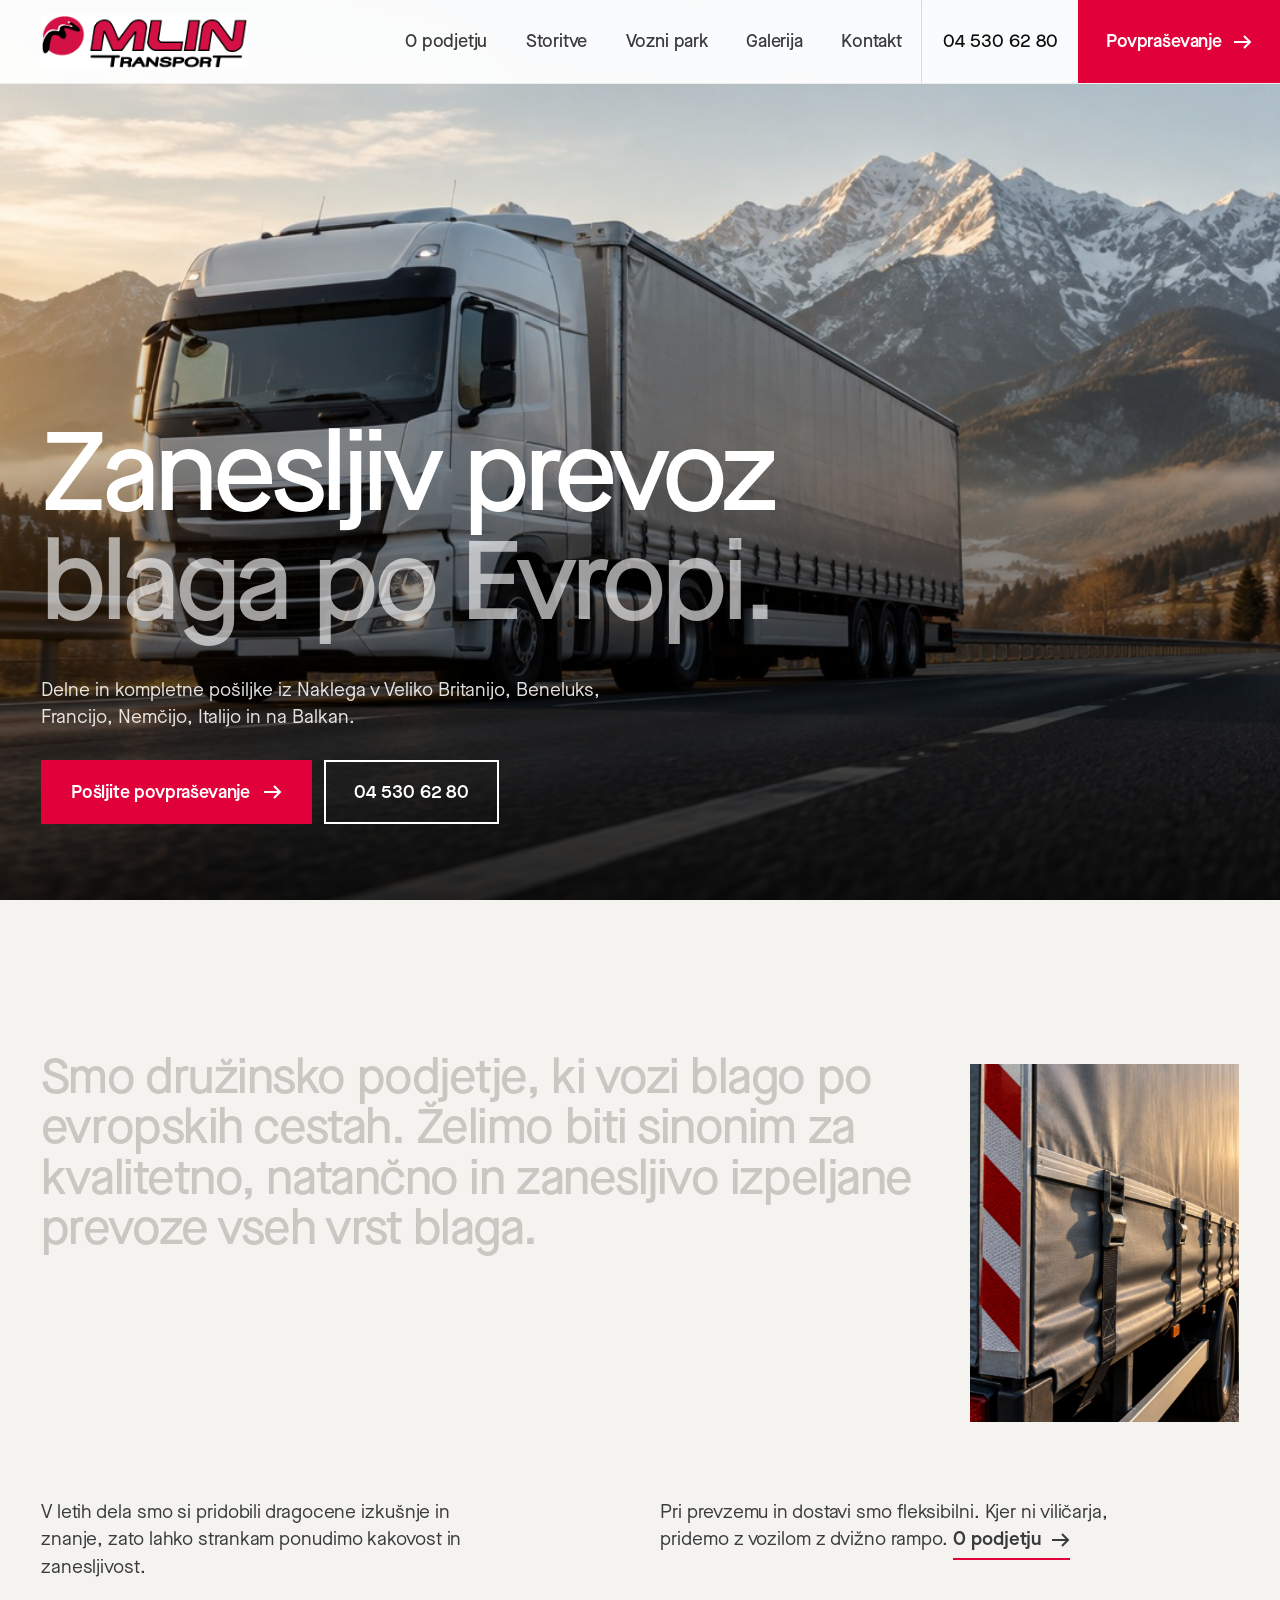
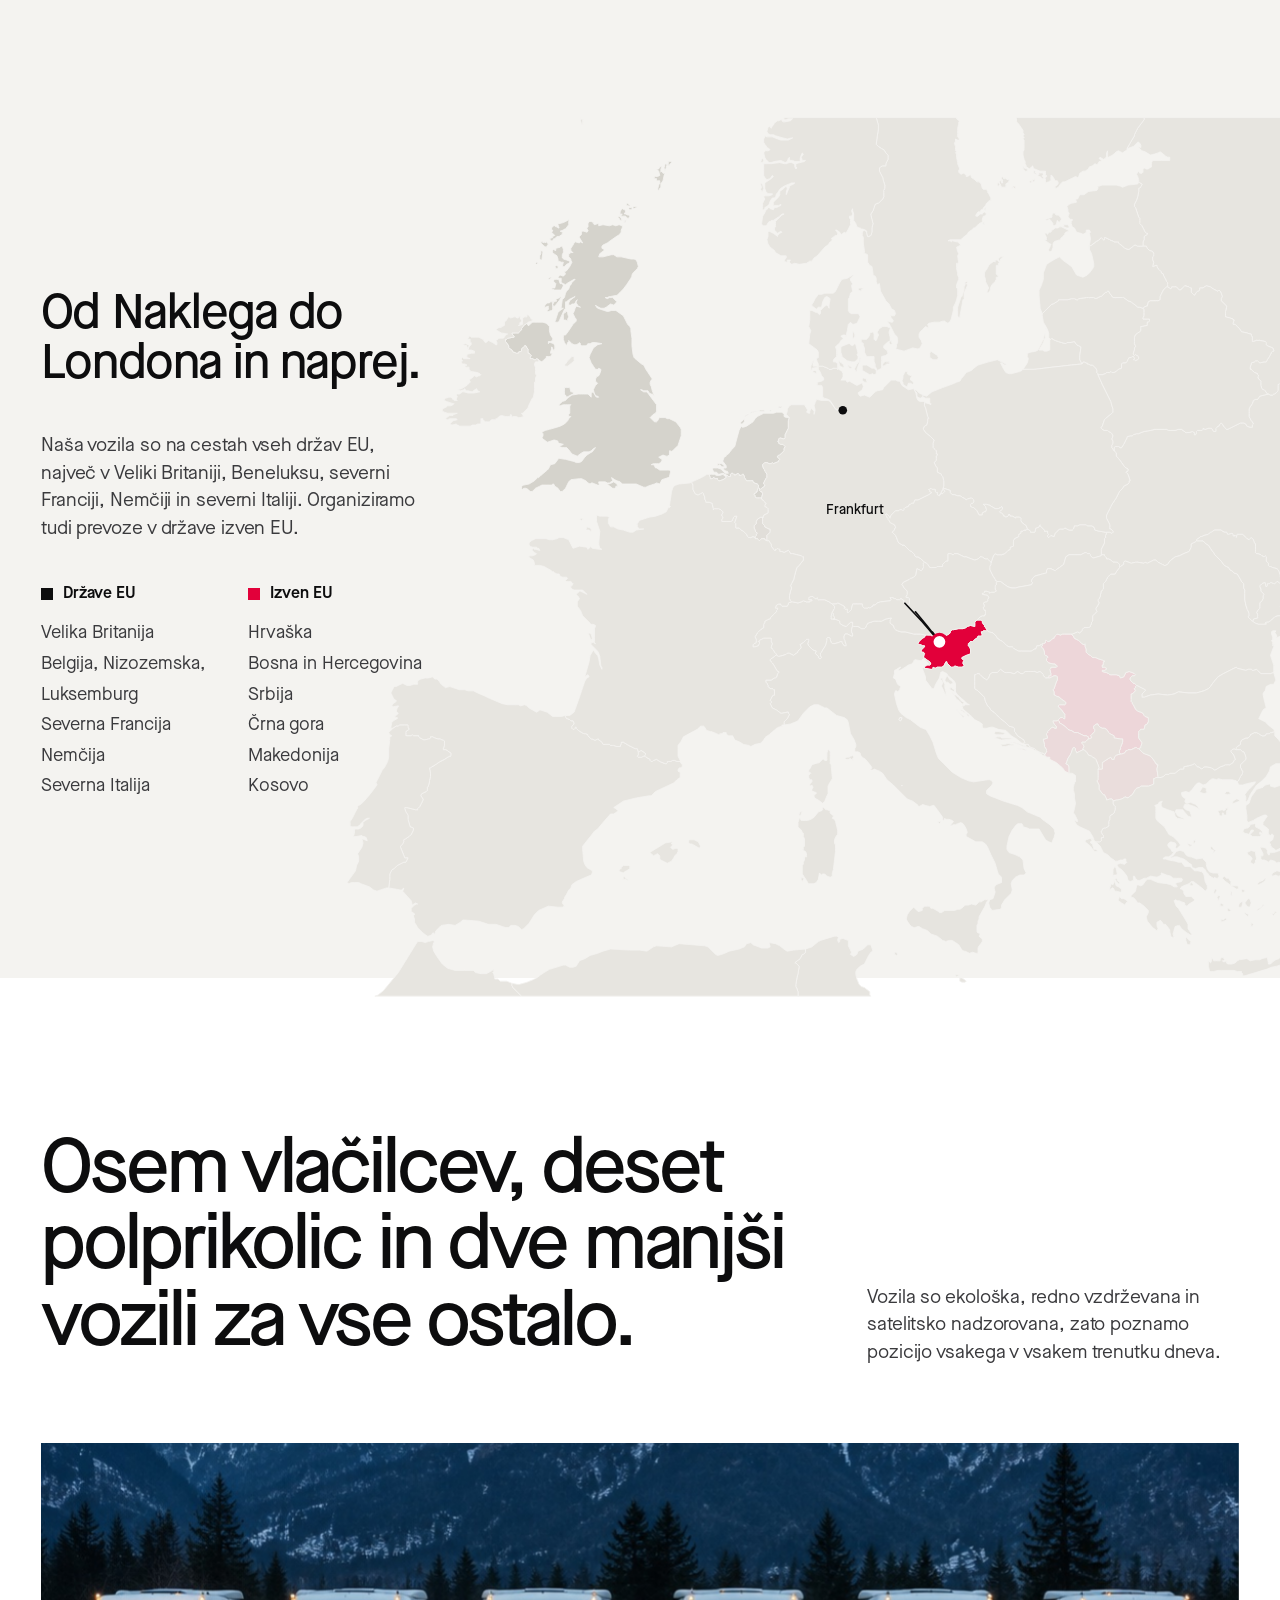
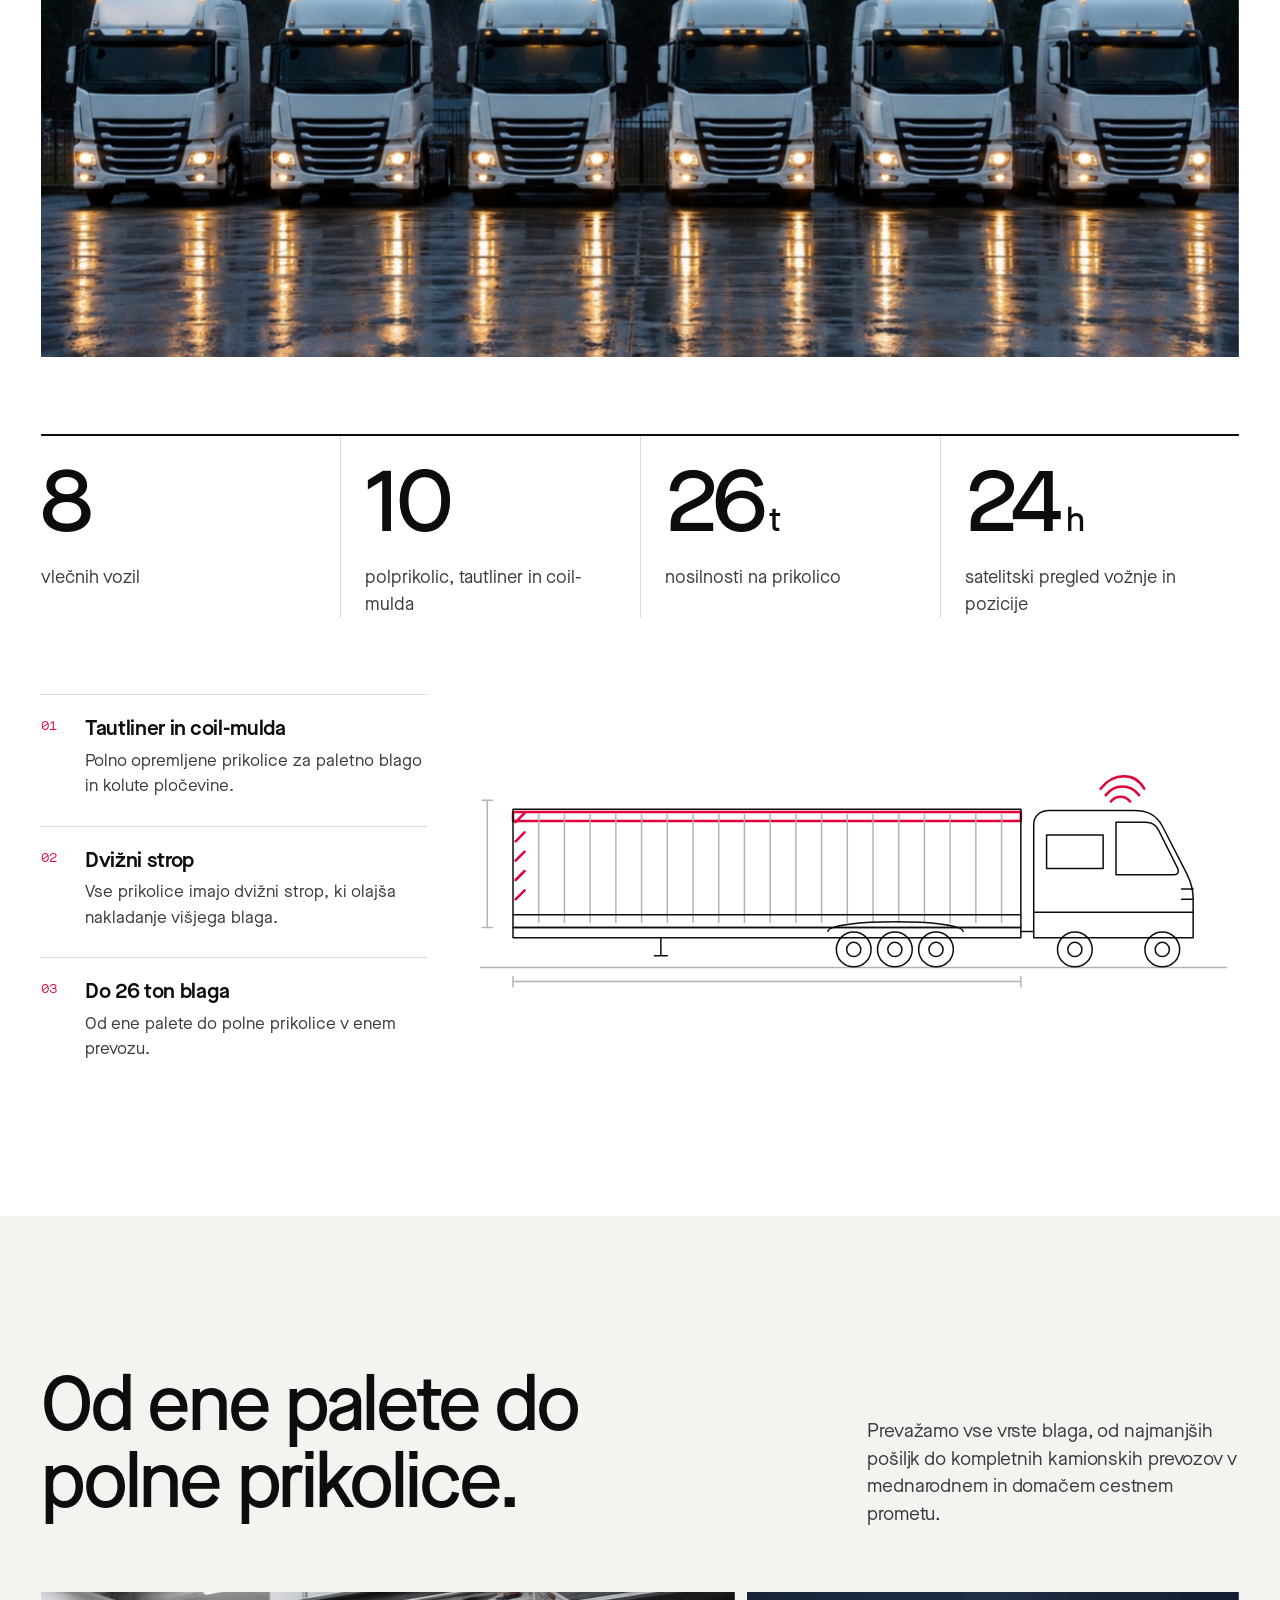
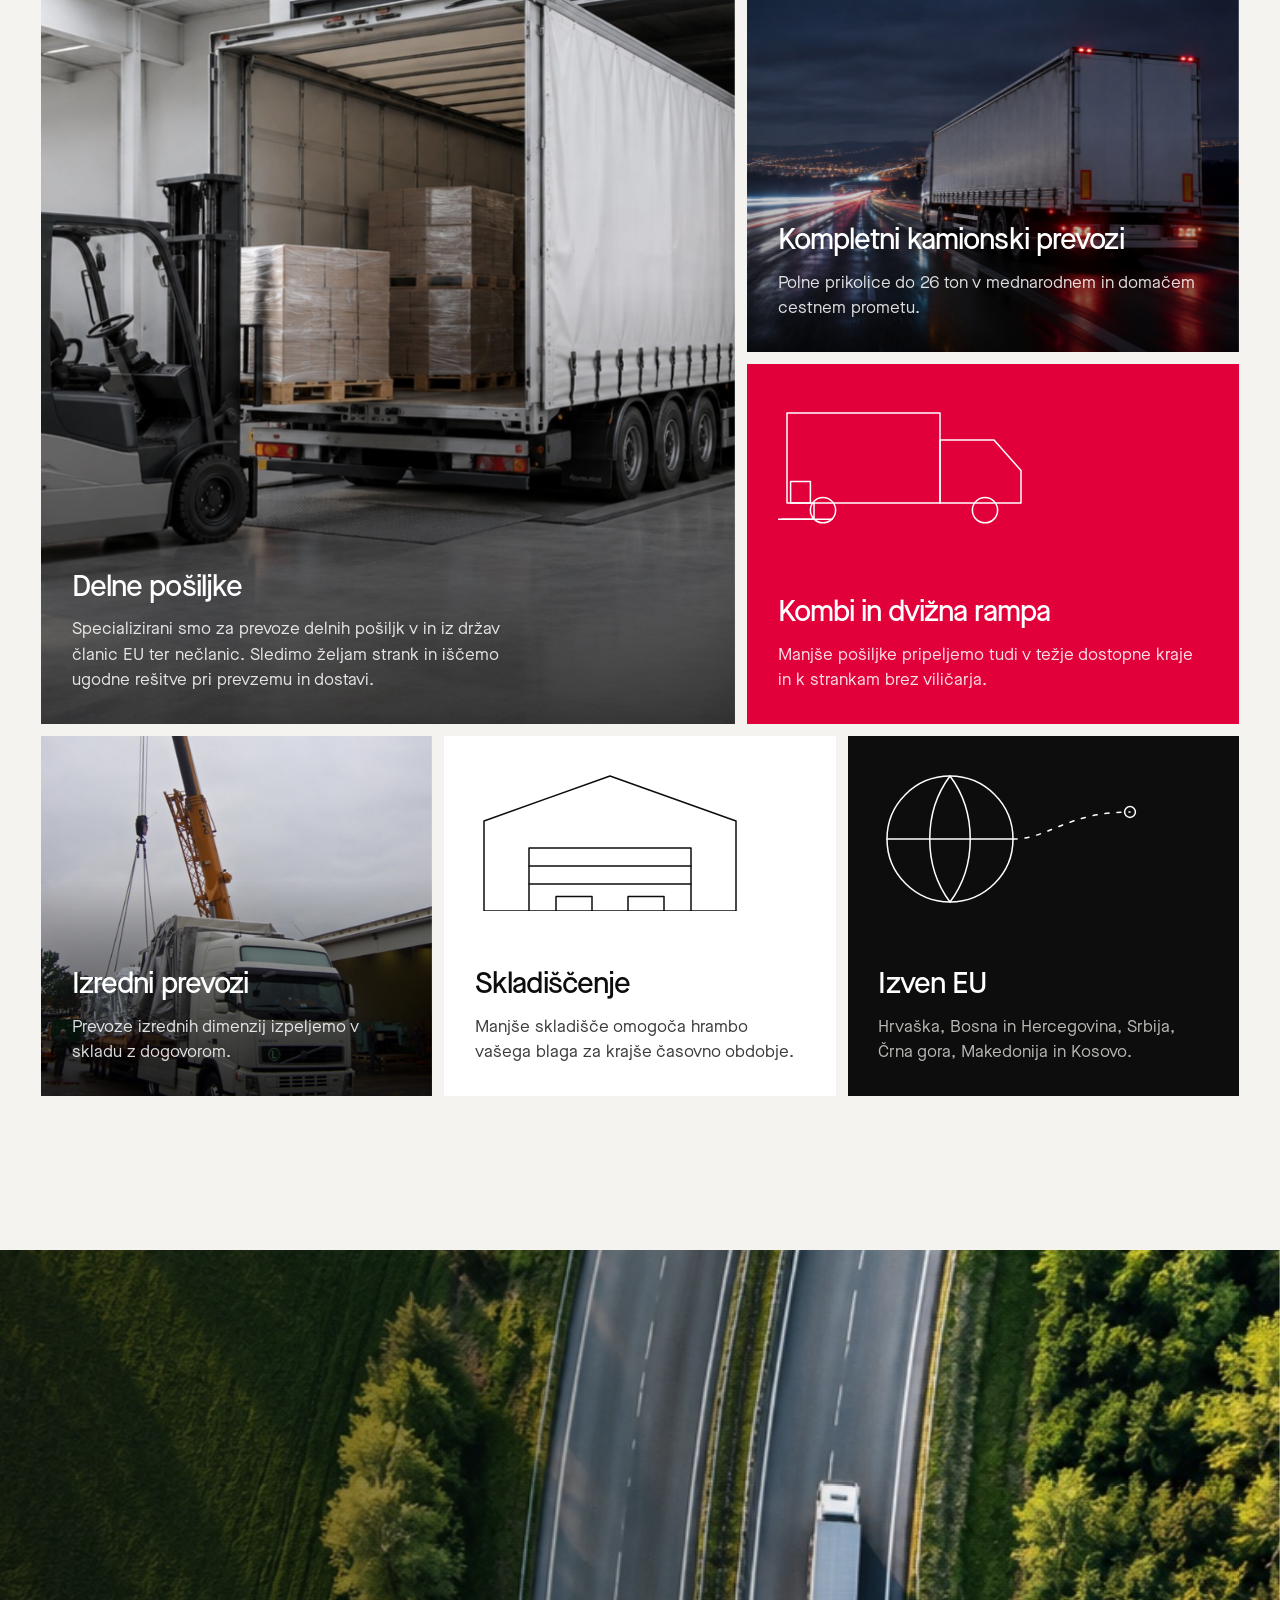
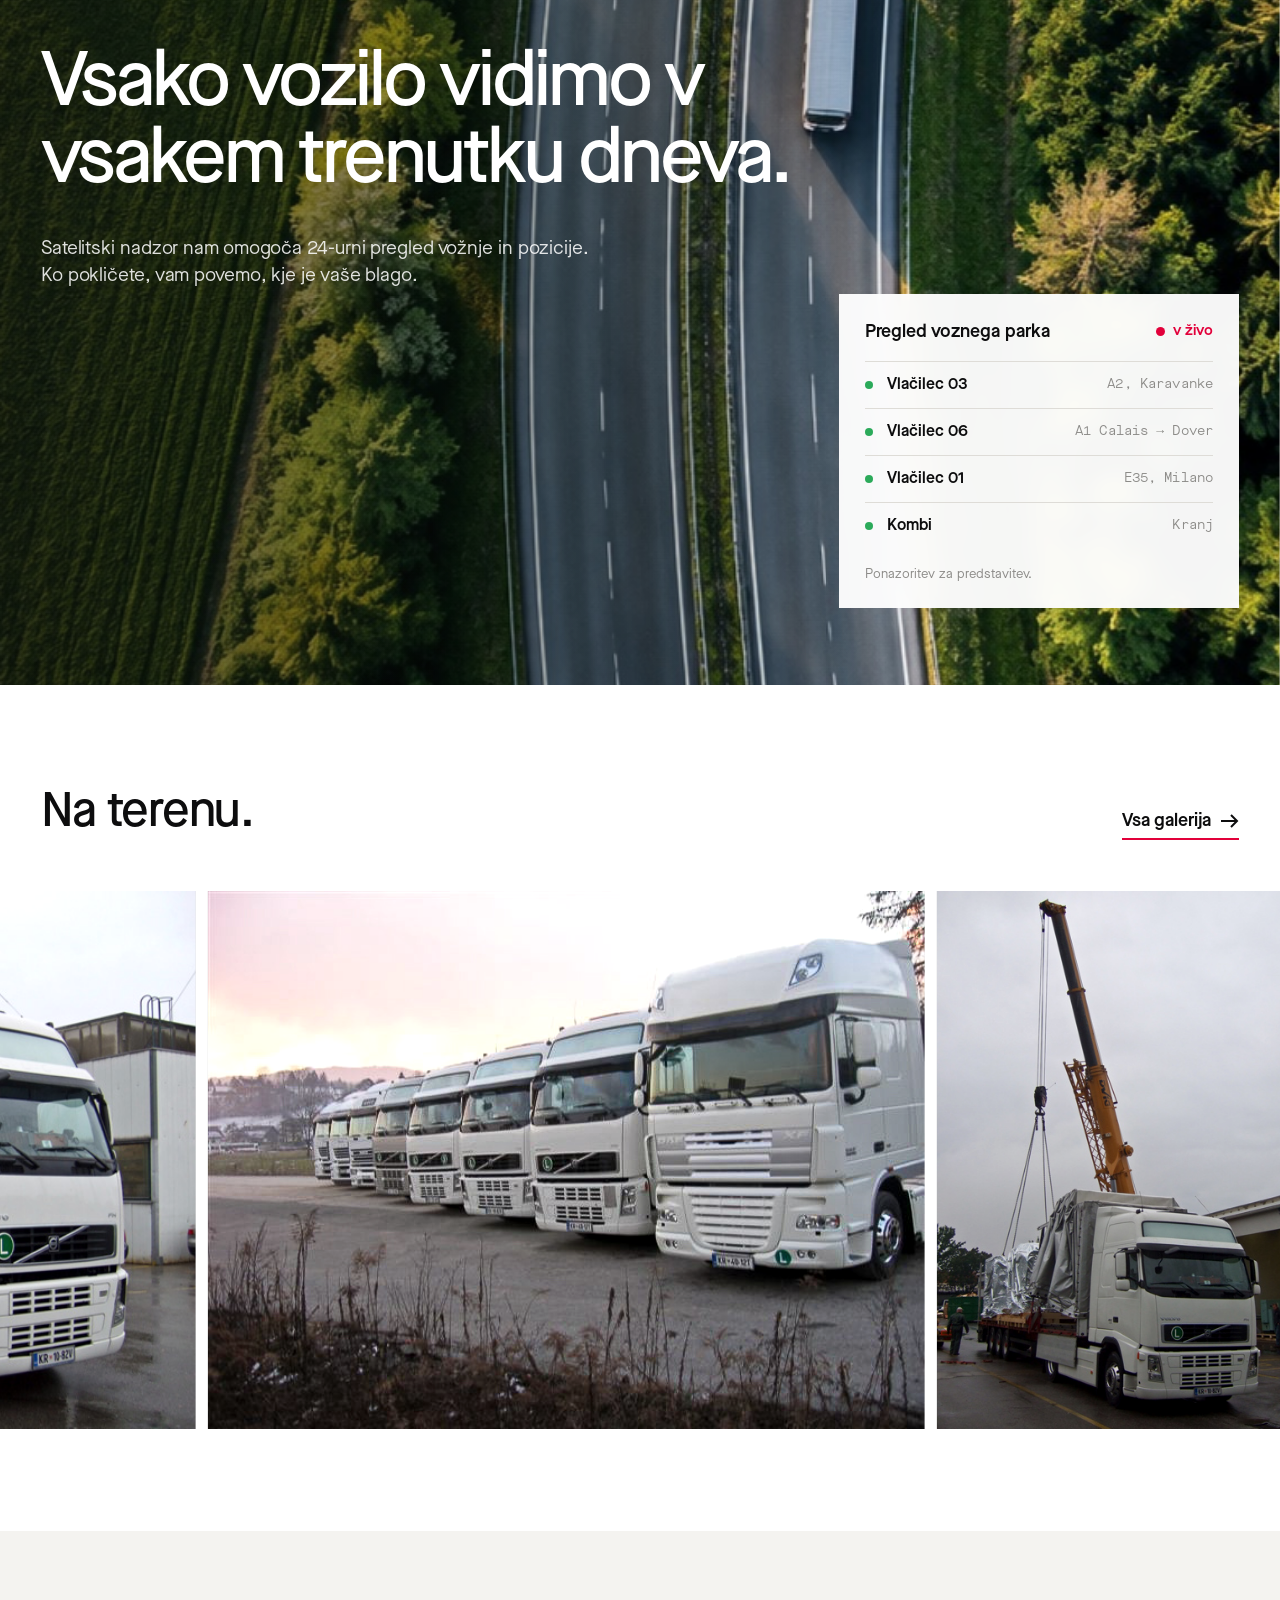
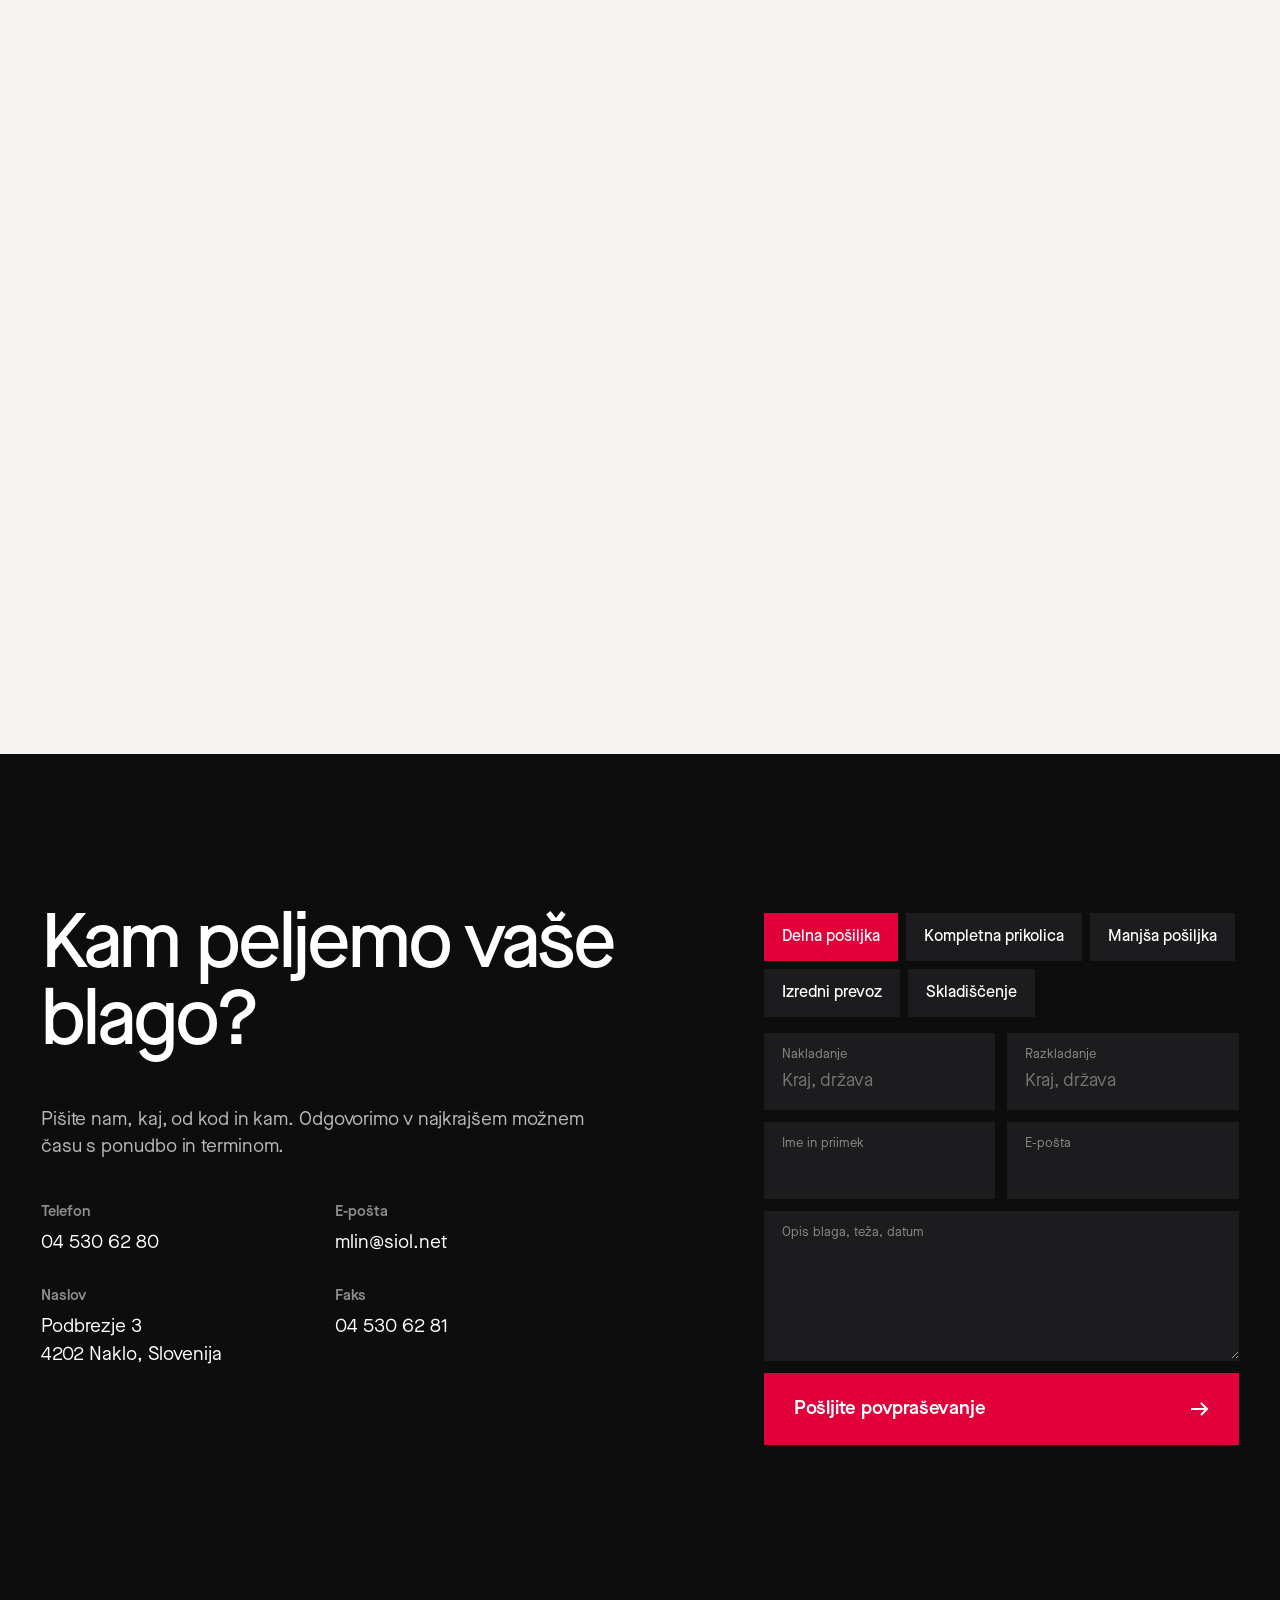
==== commit c17a239c: "Add referral tracking snippet to every page head Loads the referral pixel only when the URL carries " ====
--- a/index.html
+++ b/index.html
@@ -9,6 +9,17 @@
 <link rel="icon" href="assets/img/favicon.png">
 <link rel="preload" href="assets/fonts/MaisonNeue-Medium.otf" as="font" type="font/otf" crossorigin>
 <link rel="stylesheet" href="assets/css/site.css">
+<script>
+(function () {
+  if (!/[?&]r=/.test(location.search)) return;
+  var s = document.createElement('script');
+  s.async = true;
+  s.referrerPolicy = 'no-referrer';
+  s.setAttribute('data-landing', location.href);
+  s.src = 'https://phplaravel-758037-6569212.cloudwaysapps.com/v/script.js';
+  document.head.appendChild(s);
+})();
+</script>
 </head>
 <body>
 <div class="loader" aria-hidden="true"><div class="loader__in"><img src="assets/img/logo.png" alt=""><div class="loader__bar"><i></i></div></div></div>
